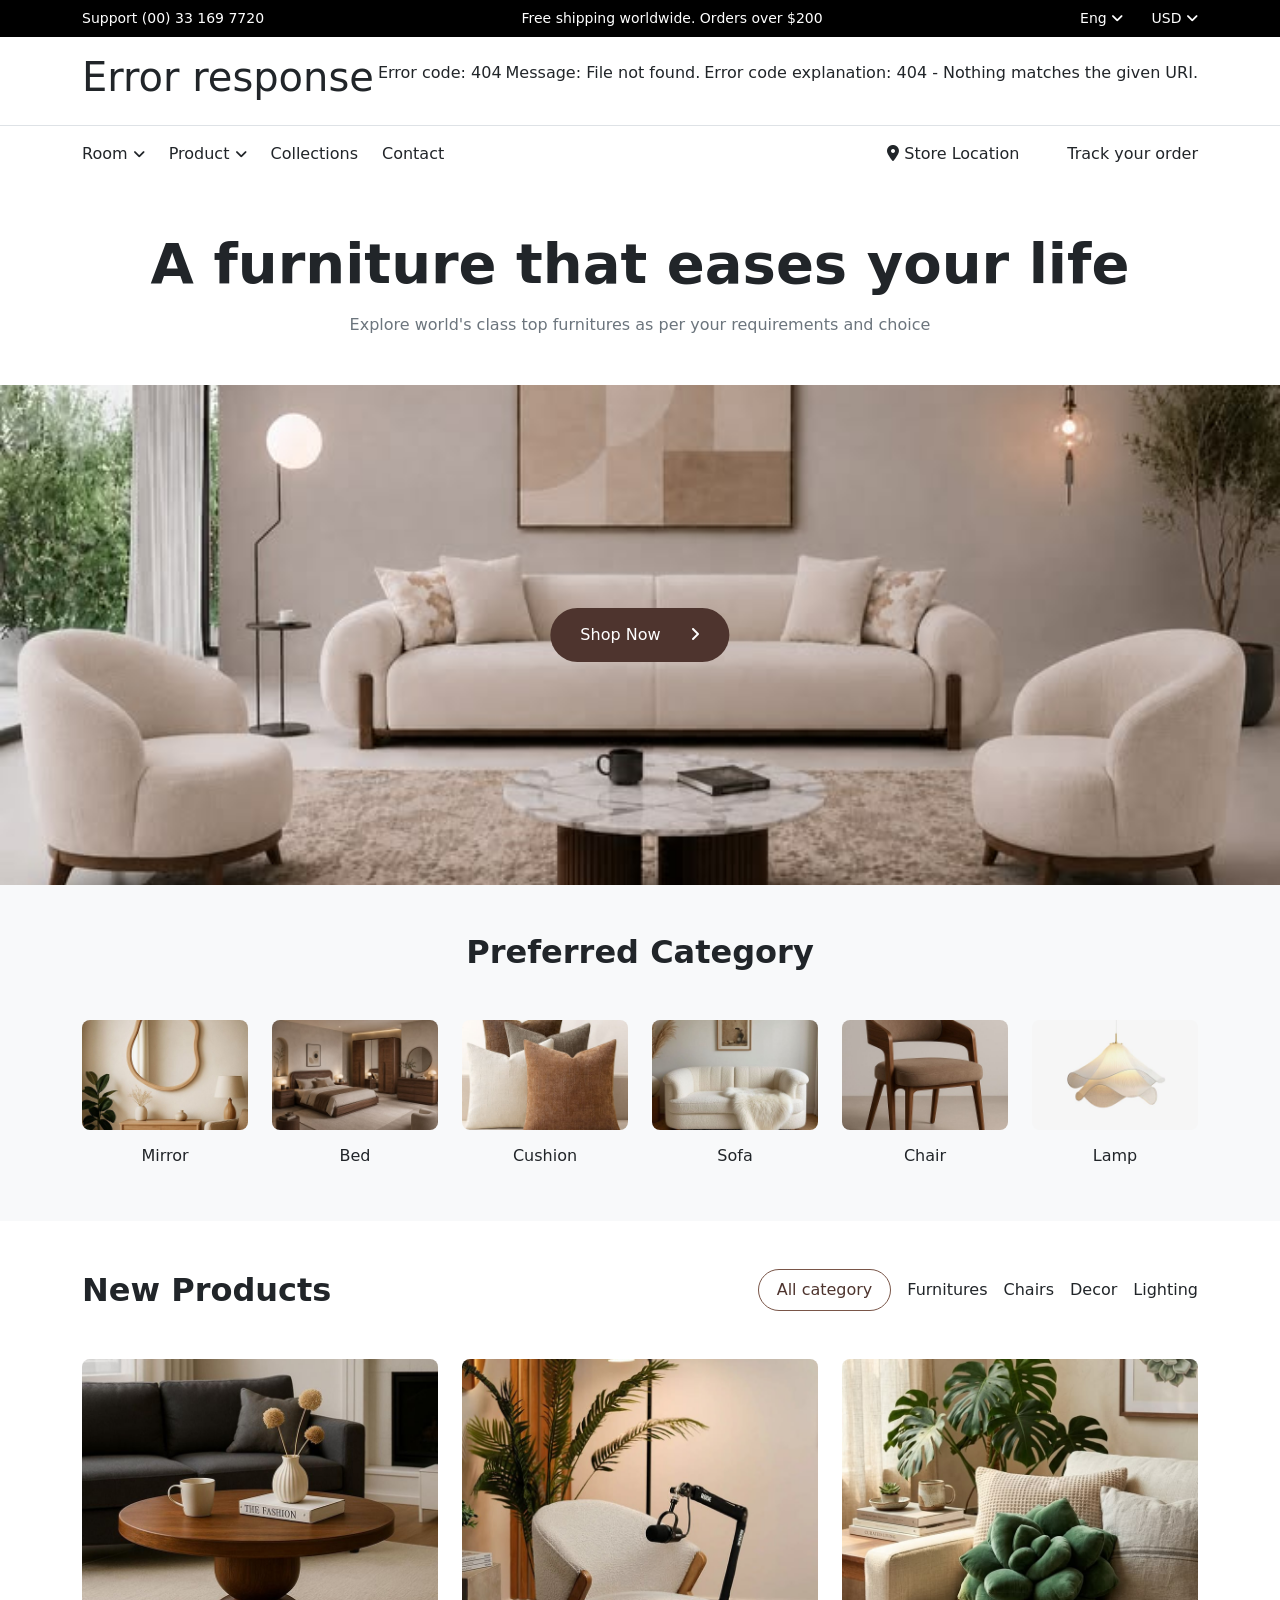
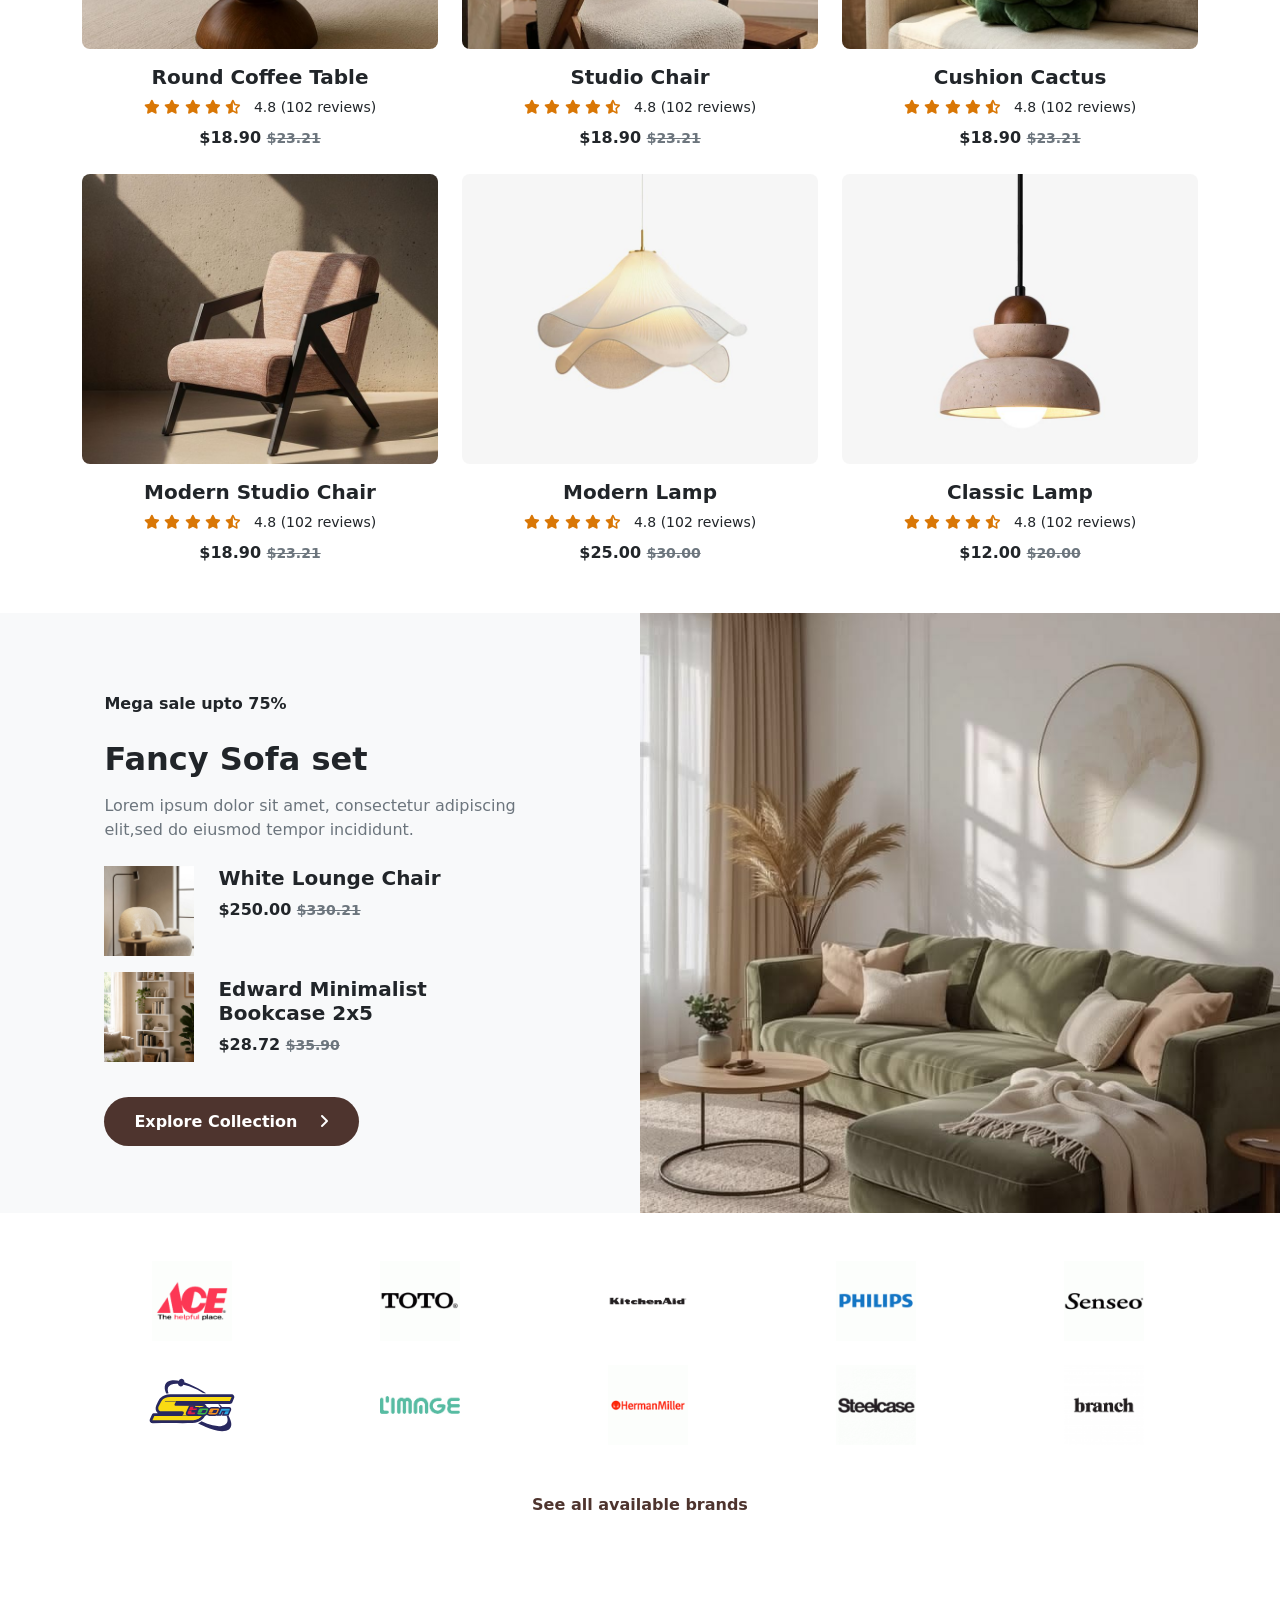
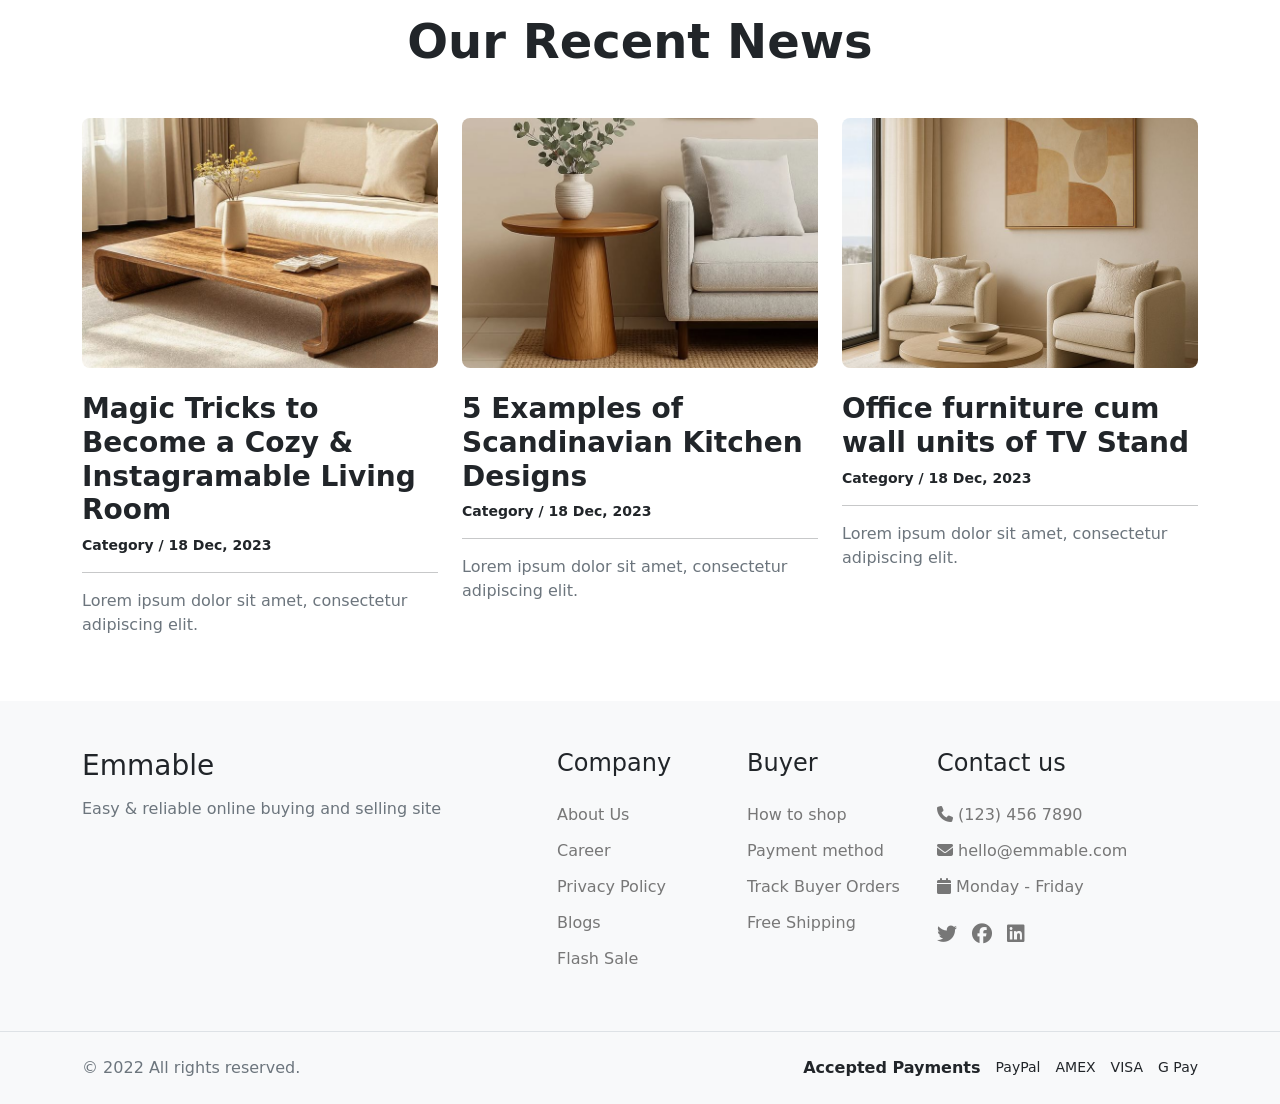
==== index.html @ d362699d "index" ====
<!DOCTYPE html>
<html lang="en">
<head>
    <meta charset="UTF-8">
    <meta name="viewport" content="width=device-width, initial-scale=1.0">
    <title>Furniture</title>
    <link href="https://cdn.jsdelivr.net/npm/bootstrap@5.3.3/dist/css/bootstrap.min.css" rel="stylesheet">
    <link rel="stylesheet" href="https://cdnjs.cloudflare.com/ajax/libs/font-awesome/6.7.2/css/all.min.css">
    <link rel="stylesheet" href="css/media.css">
    <link rel="stylesheet" href="css/style.css">
</head>

<body>
     <!-- Top BLack Div -->
    <div class="top-bar bg-black text-white py-2">
        <div class="container d-flex justify-content-between align-items-center small">
            <span>Support (00) 33 169 7720</span>
            <span>Free shipping worldwide. Orders over $200</span>
            <div>
                <span>
                    Eng
                    <i class="fa-solid fa-angle-down"></i>
                </span>

                <span class="ms-4">
                    USD
                    <i class="fa-solid fa-angle-down"></i>
                </span>
            </div>
        </div>
    </div>

    <!-- Navbar  -->
     <nav class="main-nav py-3 border-bottom">
        <div class="container d-flex align-items-center justify-content-between" id="navbar">
            <a href="index.html" class="text-decoration-none text-dark fw-bold fs-3"> Emmable </a>

            <div class="search-box d-flex align-items-center">
                <input type="text" class="border-0 bg-transparent w-100" placeholder="Search in Emmable">
                <i class="fa-solid fa-magnifying-glass"></i>
            </div>


            <div class="nav-icons d-flex gap-4 fs-5">
                <i class="fa-solid fa-cart-shopping"></i>
                <i class="fa-solid fa-user"></i>

            </div>
        </div>
    </nav>

    <!-- Navbar-1 -->
    <nav class="menu-nav py-3">
        <div class="container d-flex justify-content-between align-items-center">
            <ul class="menu list-unstyled d-flex gap-4 m-0">

                <li>
                     <a href="" class="text-decoration-none text-dark">
                      Room <i class="fa-solid fa-angle-down small"></i>
                     </a>
                    
                </li>


                <li>
                     <a href="" class="text-decoration-none text-dark">
                         Product <i class="fa-solid fa-angle-down small"></i>
                     </a>
                </li>


                <li>
                    <a href="category-living-room.html" class="text-decoration-none text-dark">
                        Collections
                    </a>
                </li>


                <li>
                    <a href="#contact" class="text-decoration-none text-dark">
                        Contact
                    </a>
                </li>

            </ul>

            <div class="right-menu d-flex gap-5">
                <span>
                    <i class="fa-solid fa-location-dot"></i>
                    Store Location
                </span>
                <span>Track your order</span>
            </div>
        </div>
    </nav>

    <!--Text F-->
     <section class="text-center py-5">
        <div class="container">
            <h1 class="hero-title fw-bold display-4">
                A furniture that eases your life
            </h1>

            <p class="text-secondary mt-3 mb-0">
                Explore world's class top furnitures as per your requirements and choice
            </p>
        </div>

    </section>


    <!--Image Section 1 -->
    <section class="hero-image position-relative">
        <img src="images/New Vionse Life.jpg" class="w-100 d-block object-fit-cover" alt="Furniture">

        <a href="category-living-room.html" class="shop-btn position-absolute top-50 start-50 translate-middle">

            Shop Now
            <i class="fa-solid fa-angle-right ms-4"></i>
        </a>

    </section>

    <!-- Preferred Category -->
    <section class="py-5 bg-light">
        <div class="container">
            <h2 class="text-center fw-bold mb-5"> Preferred Category</h2>
            <div class="row g-4">

                <!-- Mirror -->

                <div class="col-lg-2 col-md-4 col-6 text-center">

                    <a href="category-living-room.html">
                        <img src="images/Mirror.jpg" class="category-img w-100" alt="Mirror">
                    </a>
                    <h6 class="mt-3">Mirror</h6>
                </div>

                <!-- Bed -->

                <div class="col-lg-2 col-md-4 col-6 text-center">
                    <a href="category-living-room.html">

                        <img src="images/bed.jpg" class="category-img w-100" alt="Bed">
                    </a>
                    <h6 class="mt-3">Bed</h6>
                </div>

                <!-- Cushion -->

                <div class="col-lg-2 col-md-4 col-6 text-center">
                    <a href="category-living-room.html">

                        <img src="images/cushion.jpg" class="category-img w-100" alt="Cushion">
                    </a>
                    <h6 class="mt-3">Cushion</h6>
                </div>

                <!-- Sofa -->

                <div class="col-lg-2 col-md-4 col-6 text-center">
                    <a href="category-living-room.html">
                        <img src="images/sofa.jpg"  class="category-img w-100" alt="Sofa">
                    </a>
                    <h6 class="mt-3">Sofa</h6>
                </div>

                <!-- Chair -->

                <div class="col-lg-2 col-md-4 col-6 text-center">
                    <a href="category-living-room.html">
                        <img src="images/chair.jpg" class="category-img w-100" alt="Chair">
                    </a>
                    <h6 class="mt-3">Chair</h6>
                </div>

                <!-- Lamp -->

                <div class="col-lg-2 col-md-4 col-6 text-center">
                    <a href="category-living-room.html">
                        <img src="images/lampa.jpg" class="category-img w-100" alt="Lamp">
                    </a>
                    <h6 class="mt-3">Lamp</h6>
                </div>
            </div>
        </div>
    </section>


    <!-- New Products -->
    <section class="new-products py-5">
        <div class="container">
            <div class="products-head d-flex justify-content-between align-items-center mb-5">
                <h2 class="fw-bold m-0"> New Products</h2>

                <ul class="category-menu list-unstyled d-flex gap-3 align-items-center m-0">
                    <li class="active-category " data-filter="all"> All category </li>
                    <li data-filter="furniture"> Furnitures </li>
                    <li data-filter="chairs"> Chairs </li>
                    <li data-filter="decor"> Decor </li>
                    <li data-filter="lighting"> Lighting</li>
                </ul>
            </div>
            <div class="row g-4">

                <!-- Furniture T -->

                <div class="col-lg-4 col-md-6 product-item" data-category="furniture">
                    <div class="product-card text-center">
                        <img src="images/round coffee.jpg"
                            class="w-100 rounded-3 object-fit-cover"
                            alt="Round Coffee Table">
                        <h5 class="fw-bold mt-3"> Round Coffee Table </h5>
                        <div class="rating">

                            <i class="fa-solid fa-star"></i>
                            <i class="fa-solid fa-star"></i>
                            <i class="fa-solid fa-star"></i>
                            <i class="fa-solid fa-star"></i>
                            <i class="fa-solid fa-star-half-stroke"></i>

                            <span class="text-dark ms-2"> 4.8 (102 reviews) </span>
                        </div>

                        <p class="fw-bold mt-2 mb-0"> $18.90
                            <del class="small text-secondary">
                                $23.21
                            </del>
                        </p>
                    </div>
                </div>


                <!-- Chair 1 -->

                <div class="col-lg-4 col-md-6 product-item" data-category="chairs">
                    <div class="product-card text-center">
                        <img src="images/studio chair-1.jpg" class="w-100 rounded-3 object-fit-cover" alt="Studio Chair">
                        <h5 class="fw-bold mt-3"> Studio Chair </h5>

                        <div class="rating">

                            <i class="fa-solid fa-star"></i>
                            <i class="fa-solid fa-star"></i>
                            <i class="fa-solid fa-star"></i>
                            <i class="fa-solid fa-star"></i>
                            <i class="fa-solid fa-star-half-stroke"></i>

                            <span class="text-dark ms-2">  4.8 (102 reviews) </span>
                        </div>

                        <p class="fw-bold mt-2 mb-0"> $18.90
                            <del class="small text-secondary"> $23.21 </del>
                        </p>
                    </div>
                </div>

                <!-- Decor -->

                <div class="col-lg-4 col-md-6 product-item" data-category="decor">
                    <div class="product-card text-center">

                        <img src="images/cushion -1.jpg"
                            class="w-100 rounded-3 object-fit-cover"
                            alt="Cushion">

                        <h5 class="fw-bold mt-3"> Cushion Cactus </h5>
                        <div class="rating">

                            <i class="fa-solid fa-star"></i>
                            <i class="fa-solid fa-star"></i>
                            <i class="fa-solid fa-star"></i>
                            <i class="fa-solid fa-star"></i>
                            <i class="fa-solid fa-star-half-stroke"></i>

                            <span class="text-dark ms-2"> 4.8 (102 reviews) </span>
                        </div>

                        <p class="fw-bold mt-2 mb-0"> $18.90
                            <del class="small text-secondary">  $23.21 </del>
                        </p>
                    </div>

                </div>

                <!-- Chair 2 -->

                <div class="col-lg-4 col-md-6 product-item" data-category="chairs">
                    <div class="product-card text-center">

                        <img src="images/studio chair-4.jpg" class="w-100 rounded-3 object-fit-cover" alt="Studio Chair">
                        <h5 class="fw-bold mt-3">  Modern Studio Chair </h5>
                        <div class="rating">

                            <i class="fa-solid fa-star"></i>
                            <i class="fa-solid fa-star"></i>
                            <i class="fa-solid fa-star"></i>
                            <i class="fa-solid fa-star"></i>
                            <i class="fa-solid fa-star-half-stroke"></i>

                            <span class="text-dark ms-2"> 4.8 (102 reviews) </span>
                        </div>

                        <p class="fw-bold mt-2 mb-0"> $18.90
                            <del class="small text-secondary"> $23.21 </del>
                        </p>
                    </div>

                </div>

                <!-- Lighting  -->

                <div class="col-lg-4 col-md-6 product-item" data-category="lighting">
                    <div class="product-card text-center">

                        <img src="images/lampa.jpg" class="w-100 rounded-3 object-fit-cover" alt="Lamp">
                        <h5 class="fw-bold mt-3"> Modern Lamp </h5>
                        <div class="rating">

                            <i class="fa-solid fa-star"></i>
                            <i class="fa-solid fa-star"></i>
                            <i class="fa-solid fa-star"></i>
                            <i class="fa-solid fa-star"></i>
                            <i class="fa-solid fa-star-half-stroke"></i>

                            <span class="text-dark ms-2"> 4.8 (102 reviews) </span>
                        </div>

                        <p class="fw-bold mt-2 mb-0"> $25.00
                            <del class="small text-secondary"> $30.00</del>
                        </p>
                    </div>

                </div>

                <!-- Lighting 1 -->

                <div class="col-lg-4 col-md-6 product-item " data-category="lighting">
                    <div class="product-card text-center">
                        <img src="images/Lamp-z.jpg" class="w-100 rounded-3 object-fit-cover"  alt="Lamp">

                        <h5 class="fw-bold mt-3"> Classic Lamp </h5>
                        <div class="rating">

                            <i class="fa-solid fa-star"></i>
                            <i class="fa-solid fa-star"></i>
                            <i class="fa-solid fa-star"></i>
                            <i class="fa-solid fa-star"></i>
                            <i class="fa-solid fa-star-half-stroke"></i>

                            <span class="text-dark ms-2"> 4.8 (102 reviews) </span>
                        </div>

                        <p class="fw-bold mt-2 mb-0"> $12.00
                            <del class="small text-secondary"> $20.00 </del>
                        </p>
                    </div>
                  </div>
               </div>
            </div>
        </div>
    </section>


    <!-- Collection -->
    <section class="collection-section">
        <div class="container-fluid bg-light">
            <div class="row align-items-center">
                <div class="col-lg-6 order-2 order-lg-1 z-0">
                    <div class="collection-content">
                        <p class="fw-bold mb-4"> Mega sale upto 75% </p>

                        <h2 class="fw-bold mb-3 collection-title"> Fancy Sofa set </h2>
                        <p class="text-secondary mb-4"> Lorem ipsum dolor sit amet, consectetur adipiscing elit,sed do eiusmod tempor incididunt.</p>
                        <div class="d-flex mb-3">
                            <img src="images/white loung chair.jpg" class="small-product-img" alt="Chair">
                            <div class="ms-4">
                                <h5 class="fw-bold"> White Lounge Chair </h5>

                                <p class="fw-bold mb-0">  $250.00

                                    <del class="text-secondary small"> $330.21 </del>
                                </p>
                            </div>

                        </div>


                        <div class="d-flex align-items-center mb-5">
                            <img src="images/Bookcase.jpg" class="small-product-img"  alt="Bookcase">
                            <div class="ms-4">
                                <h5 class="fw-bold">Edward Minimalist
                                    <br>
                                    Bookcase 2x5

                                </h5>

                                <p class="fw-bold mb-0"> $28.72
                                    <del class="text-secondary small"> $35.90</del>
                                </p>
                            </div>
                        </div>


                        <a href="category-living-room.html" class="collection-btn"> Explore Collection <i class="fa-solid fa-angle-right ms-3"></i>
                        </a>
                    </div>

                </div>

                <div class="col-lg-6 order-1 order-lg-2 p-0">
                    <img src="images/sofe set.jpg" class="collection-img w-100" alt="Fancy Sofa">
                </div>
            </div>
        </div>
    </section>

    <!-- Brands -->
    <section class="brands-section py-5">
        <div class="container">
            <div class="row row-cols-2 row-cols-sm-3 row-cols-md-5 g-4 align-items-center text-center">
                <div class="col">
                    <img src="images/brand.gif" class="brand-img" alt="Brand">
                </div>

                <div class="col">
                    <img src="images/B-2.png" class="brand-img" alt="Brand">
                </div>

                <div class="col">
                    <img src="images/B-3.png" class="brand-img" alt="Brand">
                </div>

                <div class="col">
                    <img src="images/b-4.png" class="brand-img" alt="Brand">
                </div>

                <div class="col">
                    <img src="images/b-5.gif" class="brand-img" alt="Brand">
                </div>

                <div class="col">
                    <img src="images/B-51.svg" class="brand-img" alt="Brand">
                </div>

                <div class="col">
                    <img src="images/b-6.png" class="brand-img" alt="Brand">
                </div>

                <div class="col">
                    <img src="images/b-8.gif" class="brand-img" alt="Brand">
                </div>

                <div class="col">
                    <img src="images/b-9.gif" class="brand-img" alt="Brand">
                </div>

                <div class="col">
                    <img src="images/b-10.png" class="brand-img" alt="Brand">
                </div>

            </div>

            <div class="text-center mt-5">
                <a href="#" class="all-brands fw-bold text-decoration-none"> See all available brands</a>
            </div>
        </div>
    </section>

    <!-- Recent News -->
    <section class="recent-news py-5">
        <div class="container">
            <h2 class="text-center fw-bold display-5 mb-5"> Our Recent News </h2>
            <div class="row g-4">

                <div class="col-lg-4 col-md-6">
                    <div class="news-card">

                        <img src="images/z-1.jpg" class="w-100 rounded-3 news-img" alt="News">
                        <h3 class="fw-bold mt-4">   Magic Tricks to Become a Cozy & Instagramable Living Room</h3>
                        <p class="fw-bold small"> Category / 18 Dec, 2023</p>
                        <hr>
                        <p class="text-secondary">Lorem ipsum dolor sit amet, consectetur adipiscing elit.</p>
                    </div>
                </div>


                <div class="col-lg-4 col-md-6">
                    <div class="news-card">

                        <img src="images/z-2.jpg" class="w-100 rounded-3 news-img" alt="News">
                        <h3 class="fw-bold mt-4"> 5 Examples of Scandinavian Kitchen Designs</h3>
                        <p class="fw-bold small">  Category / 18 Dec, 2023 </p>

                        <hr>

                        <p class="text-secondary">Lorem ipsum dolor sit amet, consectetur adipiscing elit.  </p>
                    </div>
                </div>


                <div class="col-lg-4 col-md-6">

                    <div class="news-card">
                        <img src="images/z-3.jpg" class="w-100 rounded-3 news-img" alt="News">
                        <h3 class="fw-bold mt-4"> Office furniture cum wall units of TV Stand</h3>
                        <p class="fw-bold small"> Category / 18 Dec, 2023 </p>

                        <hr>
                        <p class="text-secondary">Lorem ipsum dolor sit amet, consectetur adipiscing elit.</p>
                    </div>
                </div>
            </div>
        </div>
    </section>
    
    <!-- Footer -->
    <footer class="bg-light" id="contact footer">
        <div class="container py-5">
            <div class="row g-4">

                <div class="col-lg-5 col-md-6">
                    <h3>Emmable</h3>
                    <p class="text-secondary"> Easy & reliable online buying and selling site</p>
                </div>


                <div class="col-lg-2 col-md-6">

                    <h4>Company</h4>
                    <a href="#">About Us</a>
                    <a href="#">Career</a>
                    <a href="#">Privacy Policy</a>
                    <a href="#">Blogs</a>
                    <a href="#">Flash Sale</a>

                </div>

                <div class="col-lg-2 col-md-6">

                    <h4>Buyer</h4>

                    <a href="#">How to shop</a>
                    <a href="#">Payment method</a>
                    <a href="#">Track Buyer Orders</a>
                    <a href="#">Free Shipping</a>

                </div>

                <div class="col-lg-3 col-md-6">

                    <h4>Contact us</h4>

                    <a href="#"><i class="fa-solid fa-phone"></i> (123) 456 7890</a>

                    <a href="#"><i class="fa-solid fa-envelope"></i>
                        hello@emmable.com
                    </a>

                    <a href="#"><i class="fa-solid fa-calendar"></i>
                        Monday - Friday
                    </a>


                    <div class="social">

                        <a href="#"> <i class="fa-brands fa-twitter"></i></a>
                        <a href="#"> <i class="fa-brands fa-facebook"></i></a>
                        <a href="#"> <i class="fa-brands fa-linkedin"></i></a>

                    </div>
                </div>
            </div>
        </div>

        <div class="border-top">
            <div class="container py-4">
                <div class="row gy-3 align-items-center">

                    <div class="col-md-6">

                        <p class="text-secondary mb-0">
                            © 2022 All rights reserved.
                        </p>
                    </div>


                    <div class="col-md-6 text-md-end">
                        <div class="payments">
                            <strong>Accepted Payments</strong>
                            <span>PayPal</span>
                            <span>AMEX</span>
                            <span>VISA</span>
                            <span>G Pay</span>
                        </div>
                    </div>
                </div>
            </div>
        </div>
    </footer>
       
   <!-- links -->
    <script src="https://cdn.jsdelivr.net/npm/bootstrap@5.3.3/dist/js/bootstrap.bundle.min.js"></script>
    <script src="js/script.js"></script>
</body>
</html>
---- css/media.css ----
/* <---------------------------index-------------------------> */

@media (max-width: 1200px) {

    .collection-img {
        height: 450px;
    }
}

/* <----------------TABLET--------------> */
   
@media (max-width: 991px) {

    .top-bar .container {
        flex-wrap: wrap;
        row-gap: 6px;
        justify-content: center;
        text-align: center;
    }
   .z-0{
        height: 485px;
        padding-top: 10px;
   }
    
    .row-cols-md-5{
        width: 90%;
    }
}

  /* <----------- MOBILE ----------------> */

@media (max-width: 767px) {

    /* Top Bar */
    .top-bar .container {
        padding: 2px 12px;
        font-size: 8px;
        flex-wrap: nowrap;
        justify-content: space-between;
    }

    /* First Navbar */
    .main-nav .container {
        padding: 0 12px;
        flex-wrap: nowrap;
        gap: 10px;
    }

    .search-box input {
        font-size: 11px;
    }

   
    .menu-nav .menu li {
        font-size: 12px;
        white-space: nowrap;
    }

    .right-menu span:nth-child(2) {
        display: none;
    }

    .right-menu span:first-child {
        font-size: 0;
    }

    .right-menu span:first-child i {
        font-size: 15px;
    }


    .hero-title {
        font-size: 33px;
    }


    .shop-btn {
        font-size: 10px;
    }


    /* New Products */
    .category-menu li {
        font-size: 11px;
        padding: 6px 13px;
    }


    /* Collection */
    .collection-content {
        padding: 30px 15px;
        text-align: center;
    }

    /* Brands */
   .row-cols-2 {
    width: 90%;
   }

    /* Footer */
    footer .row > .col-lg-5 {
        text-align: center;
    }

    footer .row > .col-lg-2 {
        width: 50%;
    }

    footer .row > .col-lg-3 {
        width: 100%;
        margin-top: 20px;
    }

    footer h3 {
        font-size: 24px;
    }

    footer h4 {
        font-size: 17px;
    }

    footer a {
        font-size: 14px;
    }

}
---- css/style.css ----
/* <------------index----------> */
* {
  box-sizing: border-box;
  }
  

html{
  scroll-behavior: smooth;
  }


 body {
  margin: 0;
  overflow-x: hidden;
}


.search-box {
width: 65%;
background-color: #f5f5f5;
border-radius: 30px;
padding: 12px 20px;
}

.search-box input {
outline: none;
}


.hero-image img {
height: 500px;
}

.shop-btn,
.collection-btn {
background-color: #4e342e;
color: white;
border: none;
padding: 15px 30px;
border-radius: 50px;
transition: 0.3s;
text-decoration: none;
}

.shop-btn:hover,
.collection-btn:hover {
background-color: #795548;
}


.category-img {
height: 110px;
object-fit: cover;
border-radius: 8px;
transition: 0.3s;
}

.category-img:hover {
transform: scale(1.05);
}


.category-menu li {
cursor: pointer;
}

.active-category {
border: 1px solid #795548;
border-radius: 30px;
padding: 8px 18px;
color: #4e342e;
}

.featured-product {
height: 100%;
}

.product-card img {
height: 290px;
}

.rating {
color: #d97706;
font-size: 14px;
}


.collection-content {
width: 70%;
margin: auto;
}

.small-product-img {
width: 90px;
height: 90px;
object-fit: cover;
}

.collection-img {
height: 600px;
object-fit: cover;
}

.collection-btn {
font-weight: bold;
}


.brand-img {
    width: 220px;
    height: 80px;
    object-fit: contain;
}

.all-brands {
color: #4e342e;
transition: 0.3s;
}

.all-brands:hover {
color: #8d6e63;
}


.news-img {
height: 250px;
object-fit: cover;
}

footer a {
display: block;
text-decoration: none;
color: #777;
margin-bottom: 12px;
transition: 0.3s;
}

footer a:hover {
color: #4e342e;
}

footer h3 {
margin-bottom: 15px;
}

footer h4 {
margin-bottom: 25px;
}

.social {
display: flex;
gap: 15px;
margin-top: 20px;
}

.social a {
margin-bottom: 0;
font-size: 20px;
}

.payments {
display: flex;
align-items: center;
justify-content: end;
gap: 15px;
}

.payments span {
font-size: 14px;
}
/* <------------order-success-----------> */
.check-icon {
    width: 70px;
    height: 70px;
    border: 1px solid  #795548;
    border-radius: 50px;
    display: flex;
    align-items: center;
    justify-content: center;
}

.check-icon i {
    color: #795548;
    font-size: 25px;
}

.check-btn {
    background-color:  #795548;
    color: white;
}

.check-btn:hover {
    background-color:  #d6aea0;
    color: white;
}
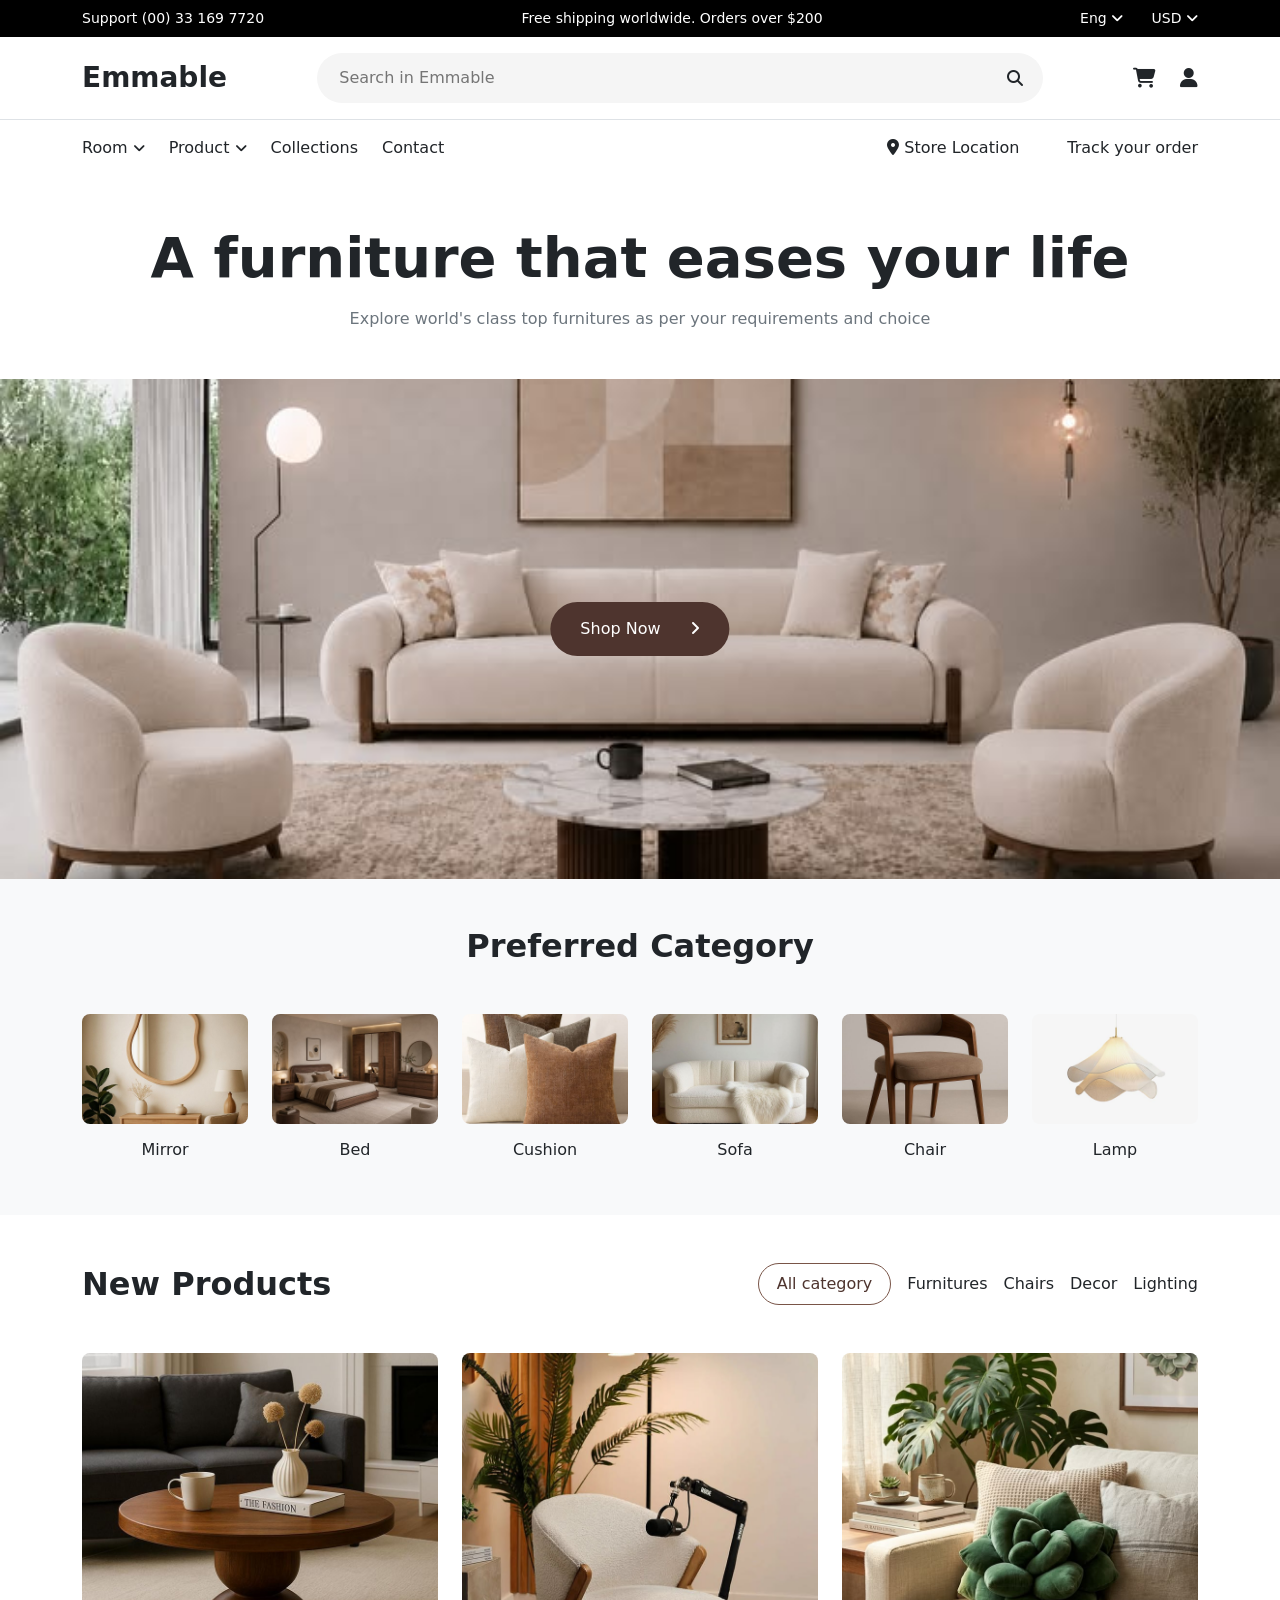
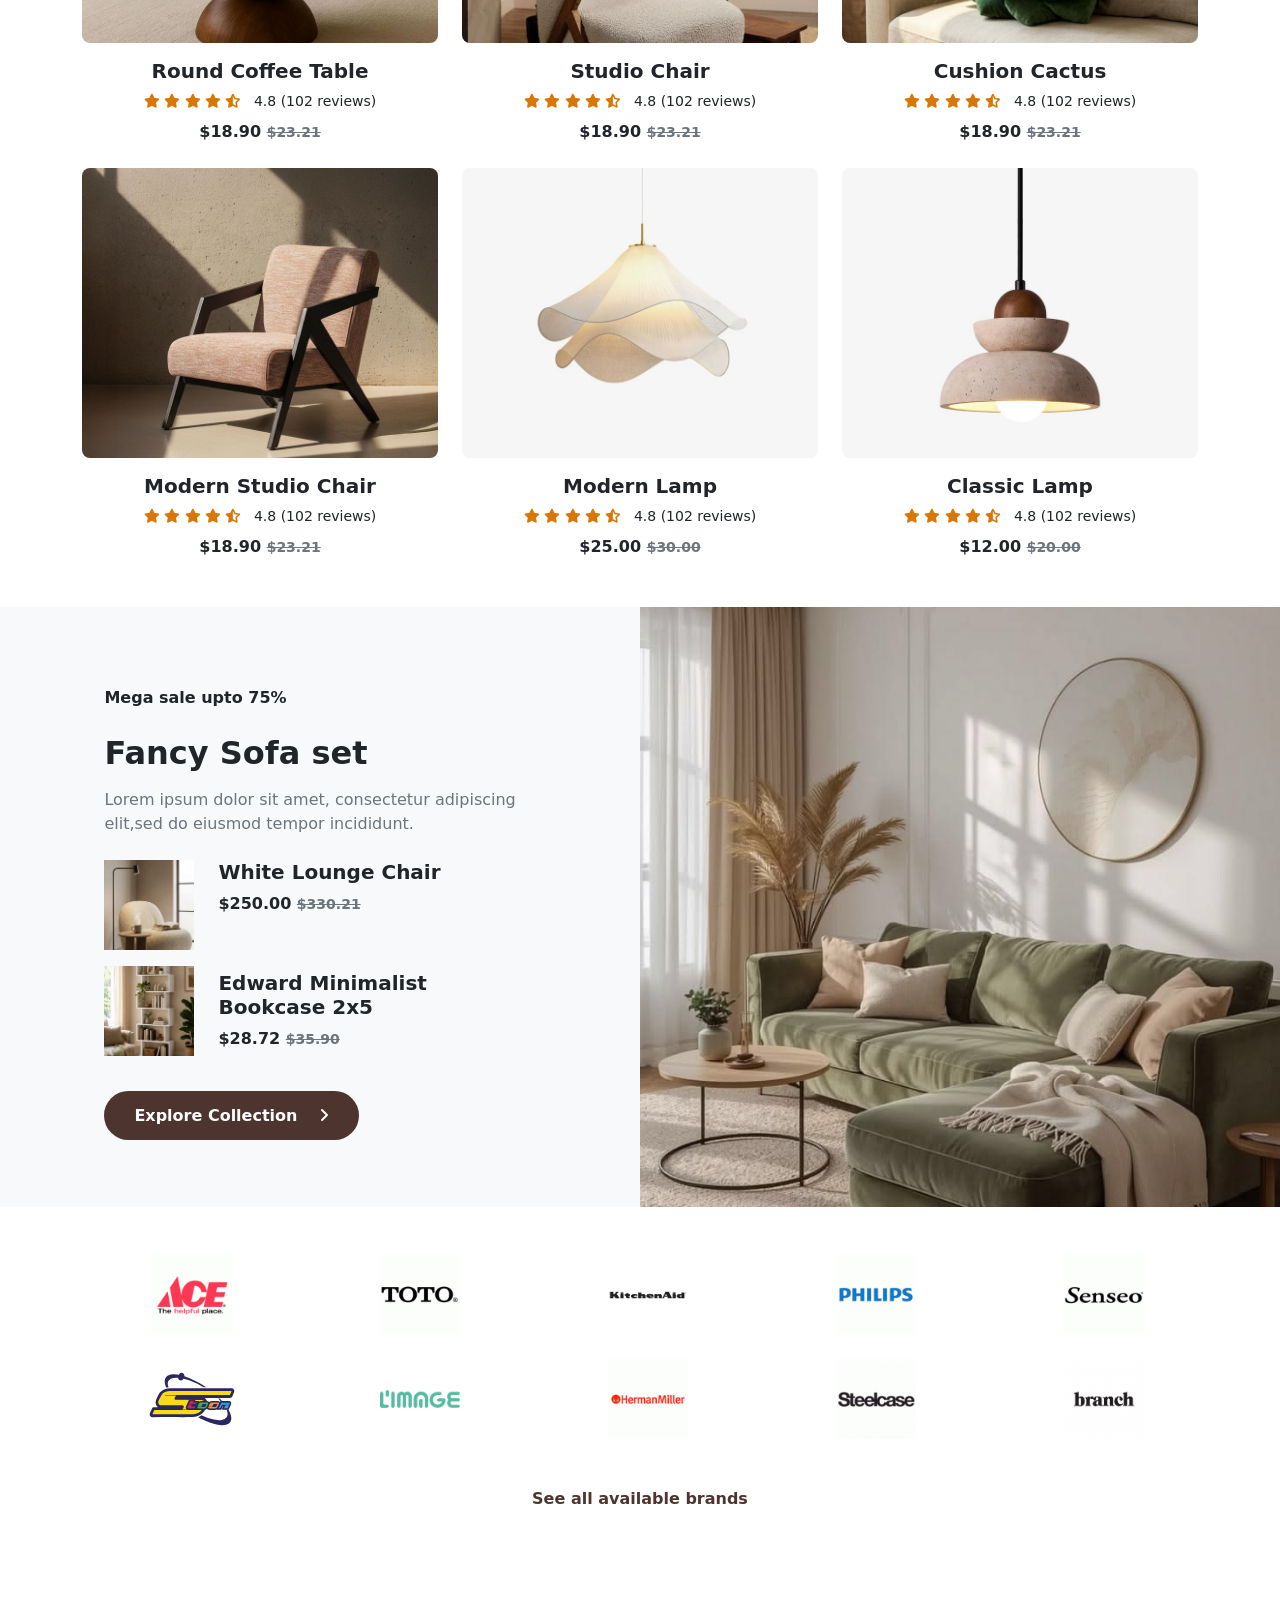
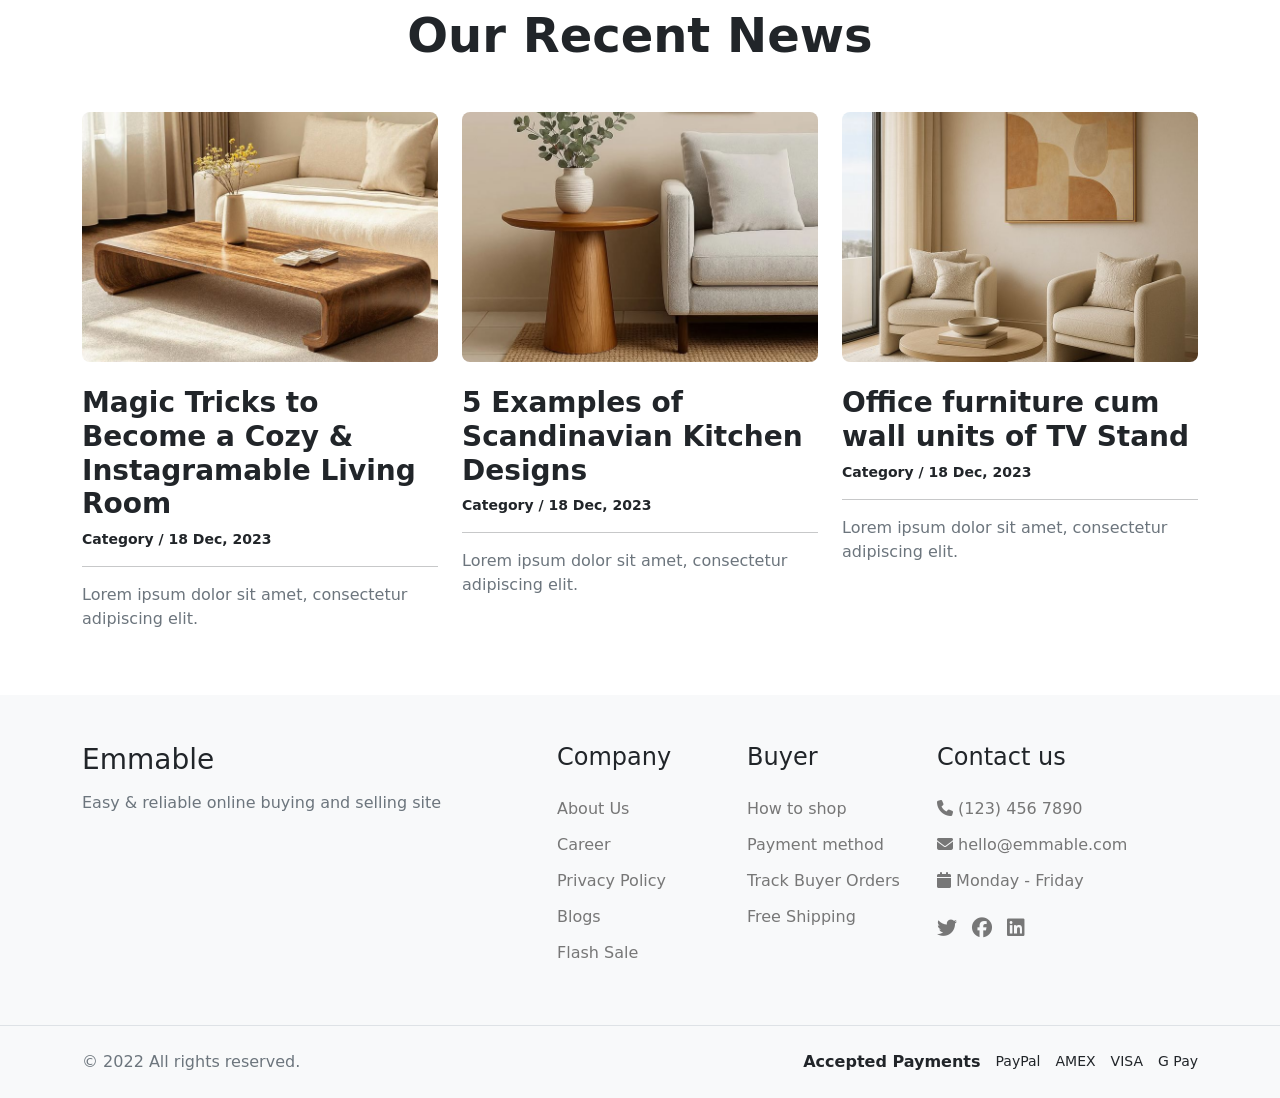
==== commit 2c9b5369: "index" ====
--- a/index.html
+++ b/index.html
@@ -32,7 +32,7 @@
 
     <!-- Navbar  -->
      <nav class="main-nav py-3 border-bottom">
-        <div class="container d-flex align-items-center justify-content-between" id="navbar">
+        <div class="container d-flex align-items-center justify-content-between">
             <a href="index.html" class="text-decoration-none text-dark fw-bold fs-3"> Emmable </a>
 
             <div class="search-box d-flex align-items-center">
--- a/css/media.css
+++ b/css/media.css
@@ -83,7 +83,10 @@
     .category-menu li {
         font-size: 11px;
         padding: 6px 13px;
+        white-space: nowarp;
     }
+
+
 
 
     /* Collection */
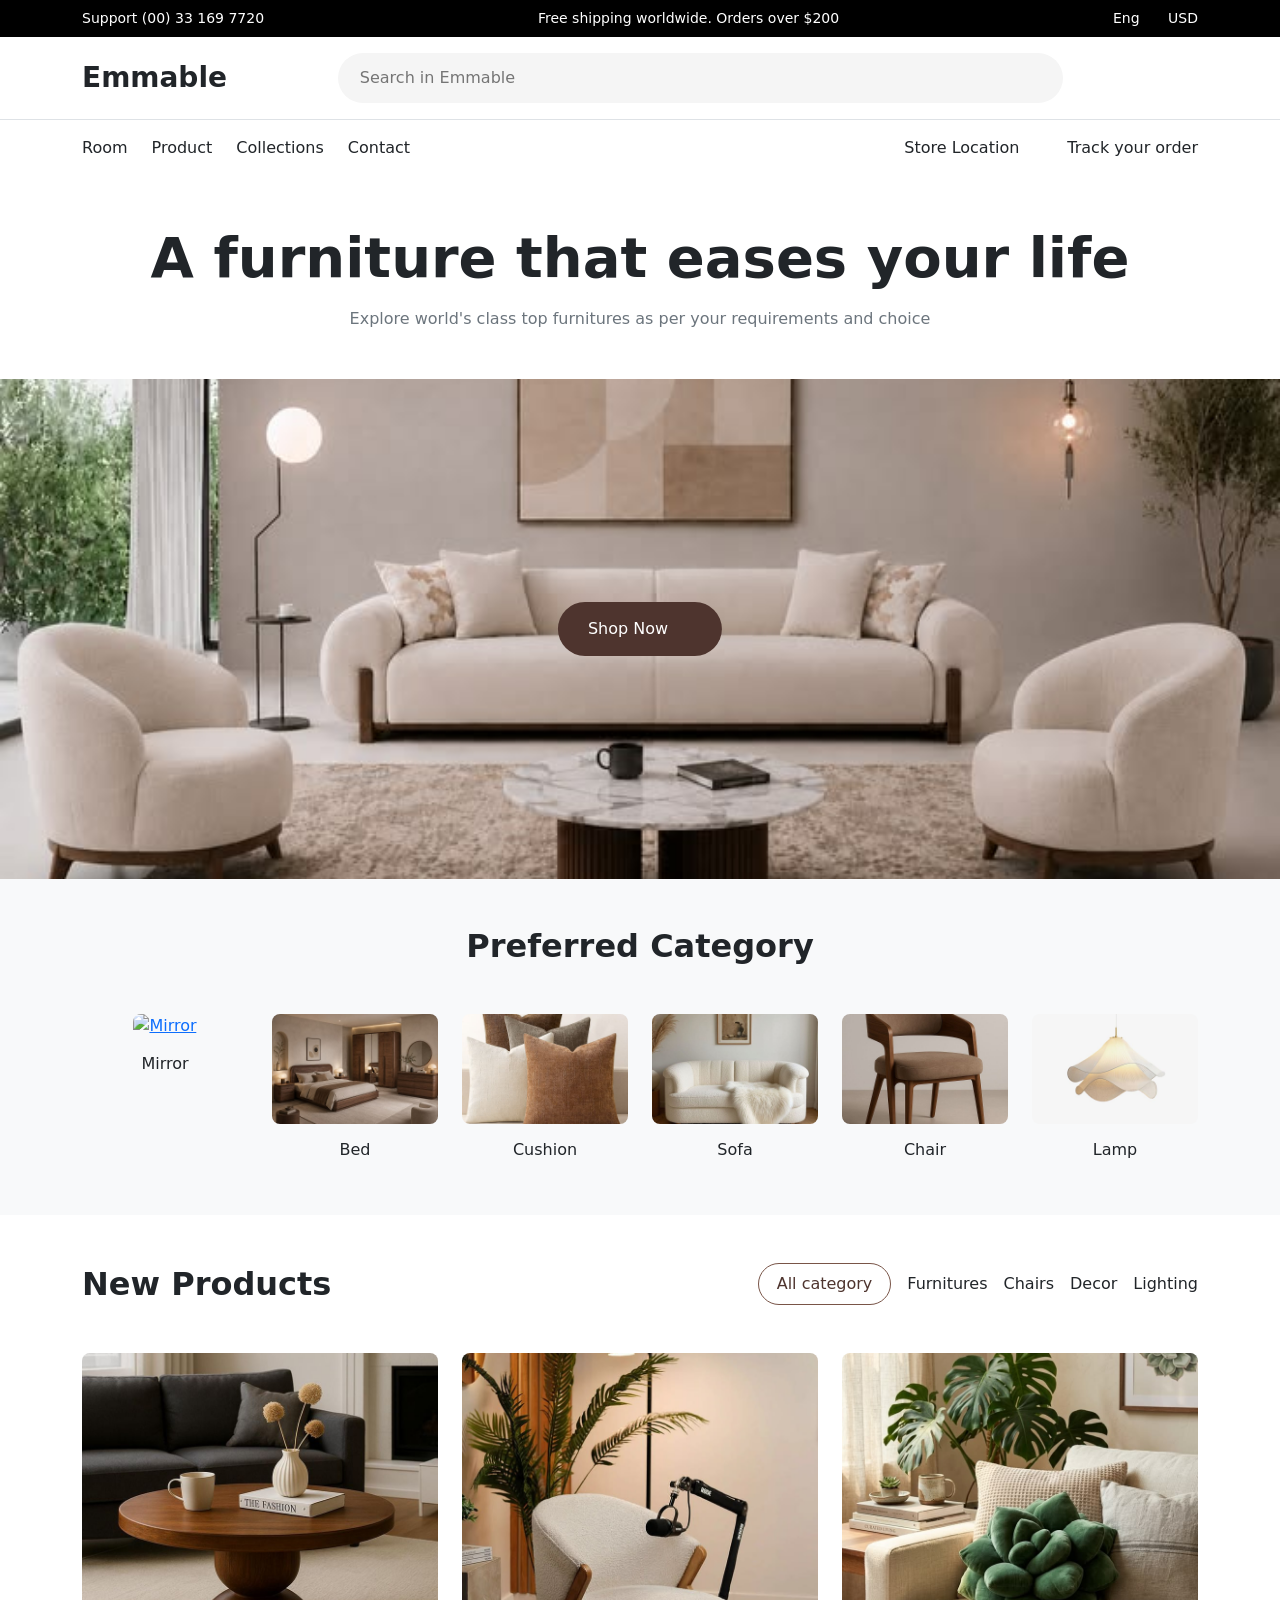
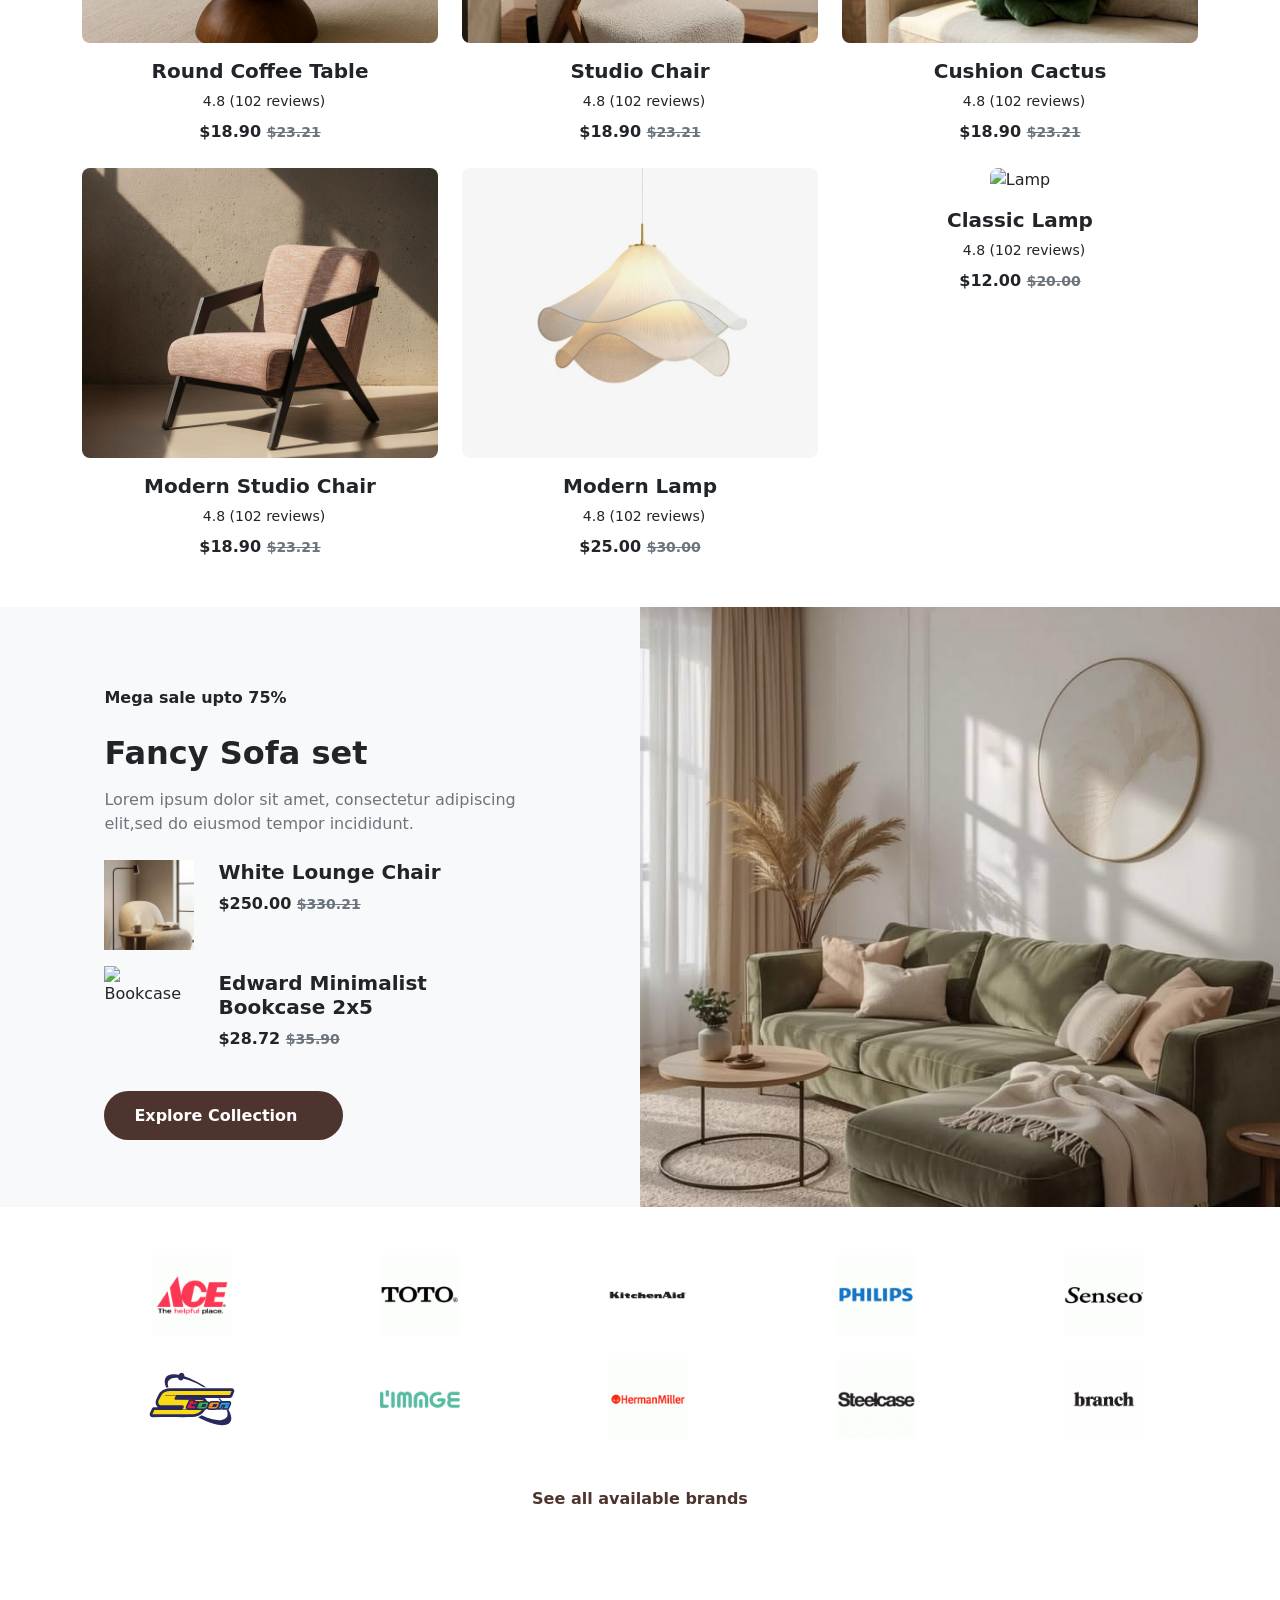
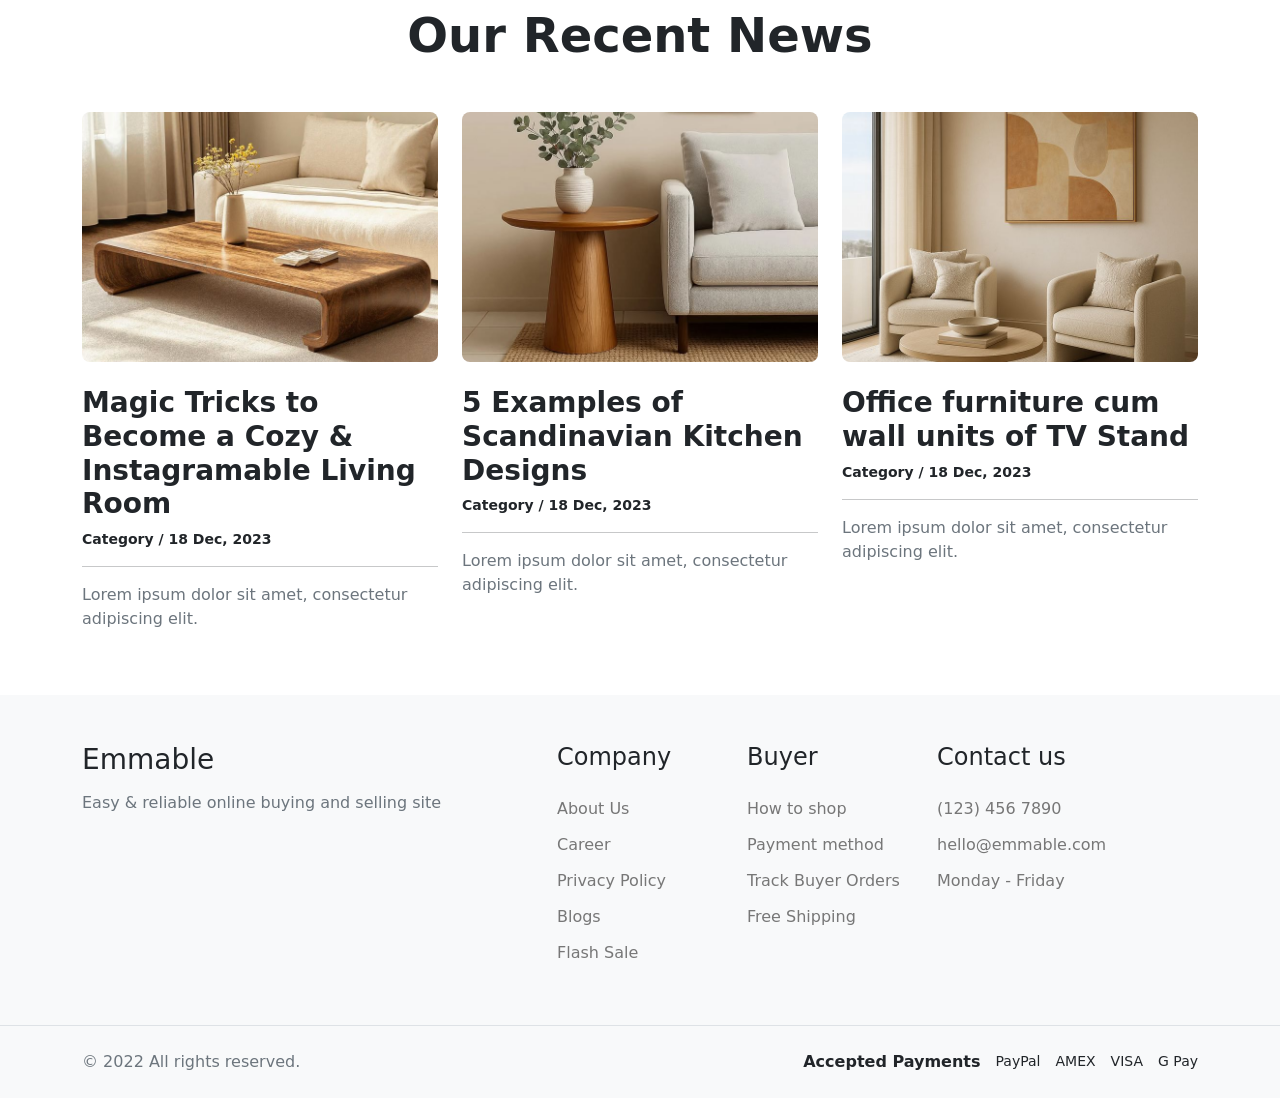
==== commit 507b3312: "image" ====
--- a/index.html
+++ b/index.html
@@ -4,9 +4,8 @@
     <meta charset="UTF-8">
     <meta name="viewport" content="width=device-width, initial-scale=1.0">
     <title>Furniture</title>
-    <link href="https://cdn.jsdelivr.net/npm/bootstrap@5.3.3/dist/css/bootstrap.min.css" rel="stylesheet">
-    <link rel="stylesheet" href="https://cdnjs.cloudflare.com/ajax/libs/font-awesome/6.7.2/css/all.min.css">
-    <link rel="stylesheet" href="css/media.css">
+    <link rel="stylesheet" href="css/bootstrap.css">
+    <link rel="stylesheet" href="css/all.min.css">
     <link rel="stylesheet" href="css/style.css">
 </head>
 
@@ -70,7 +69,7 @@
 
 
                 <li>
-                    <a href="category-living-room.html" class="text-decoration-none text-dark">
+                    <a href="products.html" class="text-decoration-none text-dark">
                         Collections
                     </a>
                 </li>
@@ -113,7 +112,7 @@
     <section class="hero-image position-relative">
         <img src="images/New Vionse Life.jpg" class="w-100 d-block object-fit-cover" alt="Furniture">
 
-        <a href="category-living-room.html" class="shop-btn position-absolute top-50 start-50 translate-middle">
+        <a href="products.html" class="shop-btn position-absolute top-50 start-50 translate-middle">
 
             Shop Now
             <i class="fa-solid fa-angle-right ms-4"></i>
@@ -131,8 +130,8 @@
 
                 <div class="col-lg-2 col-md-4 col-6 text-center">
 
-                    <a href="category-living-room.html">
-                        <img src="images/Mirror.jpg" class="category-img w-100" alt="Mirror">
+                    <a href="products.html">
+                        <img src="images/mirror.jpg" class="category-img w-100" alt="Mirror">
                     </a>
                     <h6 class="mt-3">Mirror</h6>
                 </div>
@@ -140,7 +139,7 @@
                 <!-- Bed -->
 
                 <div class="col-lg-2 col-md-4 col-6 text-center">
-                    <a href="category-living-room.html">
+                    <a href="products.html">
 
                         <img src="images/bed.jpg" class="category-img w-100" alt="Bed">
                     </a>
@@ -150,7 +149,7 @@
                 <!-- Cushion -->
 
                 <div class="col-lg-2 col-md-4 col-6 text-center">
-                    <a href="category-living-room.html">
+                    <a href="products.html">
 
                         <img src="images/cushion.jpg" class="category-img w-100" alt="Cushion">
                     </a>
@@ -160,7 +159,7 @@
                 <!-- Sofa -->
 
                 <div class="col-lg-2 col-md-4 col-6 text-center">
-                    <a href="category-living-room.html">
+                    <a href="products.html">
                         <img src="images/sofa.jpg"  class="category-img w-100" alt="Sofa">
                     </a>
                     <h6 class="mt-3">Sofa</h6>
@@ -169,7 +168,7 @@
                 <!-- Chair -->
 
                 <div class="col-lg-2 col-md-4 col-6 text-center">
-                    <a href="category-living-room.html">
+                    <a href="products.html">
                         <img src="images/chair.jpg" class="category-img w-100" alt="Chair">
                     </a>
                     <h6 class="mt-3">Chair</h6>
@@ -178,7 +177,7 @@
                 <!-- Lamp -->
 
                 <div class="col-lg-2 col-md-4 col-6 text-center">
-                    <a href="category-living-room.html">
+                    <a href="products.html">
                         <img src="images/lampa.jpg" class="category-img w-100" alt="Lamp">
                     </a>
                     <h6 class="mt-3">Lamp</h6>
@@ -207,155 +206,164 @@
                 <!-- Furniture T -->
 
                 <div class="col-lg-4 col-md-6 product-item" data-category="furniture">
-                    <div class="product-card text-center">
-                        <img src="images/round coffee.jpg"
-                            class="w-100 rounded-3 object-fit-cover"
-                            alt="Round Coffee Table">
-                        <h5 class="fw-bold mt-3"> Round Coffee Table </h5>
-                        <div class="rating">
-
-                            <i class="fa-solid fa-star"></i>
-                            <i class="fa-solid fa-star"></i>
-                            <i class="fa-solid fa-star"></i>
-                            <i class="fa-solid fa-star"></i>
-                            <i class="fa-solid fa-star-half-stroke"></i>
-
-                            <span class="text-dark ms-2"> 4.8 (102 reviews) </span>
-                        </div>
-
-                        <p class="fw-bold mt-2 mb-0"> $18.90
-                            <del class="small text-secondary">
-                                $23.21
-                            </del>
-                        </p>
-                    </div>
+                    <a href="product-details.html?id=101" class="text-decoration-none text-dark">
+                        <div class="product-card text-center">
+                            <img src="images/round coffee.jpg"
+                                class="w-100 rounded-3 object-fit-cover"
+                                alt="Round Coffee Table">
+                            <h5 class="fw-bold mt-3"> Round Coffee Table </h5>
+                            <div class="rating">
+
+                                <i class="fa-solid fa-star"></i>
+                                <i class="fa-solid fa-star"></i>
+                                <i class="fa-solid fa-star"></i>
+                                <i class="fa-solid fa-star"></i>
+                                <i class="fa-solid fa-star-half-stroke"></i>
+
+                                <span class="text-dark ms-2"> 4.8 (102 reviews) </span>
+                            </div>
+
+                            <p class="fw-bold mt-2 mb-0"> $18.90
+                                <del class="small text-secondary">
+                                    $23.21
+                                </del>
+                            </p>
+                        </div>
+                    </a>
                 </div>
 
 
                 <!-- Chair 1 -->
 
                 <div class="col-lg-4 col-md-6 product-item" data-category="chairs">
-                    <div class="product-card text-center">
-                        <img src="images/studio chair-1.jpg" class="w-100 rounded-3 object-fit-cover" alt="Studio Chair">
-                        <h5 class="fw-bold mt-3"> Studio Chair </h5>
-
-                        <div class="rating">
-
-                            <i class="fa-solid fa-star"></i>
-                            <i class="fa-solid fa-star"></i>
-                            <i class="fa-solid fa-star"></i>
-                            <i class="fa-solid fa-star"></i>
-                            <i class="fa-solid fa-star-half-stroke"></i>
-
-                            <span class="text-dark ms-2">  4.8 (102 reviews) </span>
-                        </div>
-
-                        <p class="fw-bold mt-2 mb-0"> $18.90
-                            <del class="small text-secondary"> $23.21 </del>
-                        </p>
-                    </div>
+                    <a href="product-details.html?id=102" class="text-decoration-none text-dark">
+                        <div class="product-card text-center">
+                            <img src="images/studio chair-1.jpg" class="w-100 rounded-3 object-fit-cover" alt="Studio Chair">
+                            <h5 class="fw-bold mt-3"> Studio Chair </h5>
+
+                            <div class="rating">
+
+                                <i class="fa-solid fa-star"></i>
+                                <i class="fa-solid fa-star"></i>
+                                <i class="fa-solid fa-star"></i>
+                                <i class="fa-solid fa-star"></i>
+                                <i class="fa-solid fa-star-half-stroke"></i>
+
+                                <span class="text-dark ms-2">  4.8 (102 reviews) </span>
+                            </div>
+
+                            <p class="fw-bold mt-2 mb-0"> $18.90
+                                <del class="small text-secondary"> $23.21 </del>
+                            </p>
+                        </div>
+                    </a>
                 </div>
 
                 <!-- Decor -->
 
                 <div class="col-lg-4 col-md-6 product-item" data-category="decor">
-                    <div class="product-card text-center">
-
-                        <img src="images/cushion -1.jpg"
-                            class="w-100 rounded-3 object-fit-cover"
-                            alt="Cushion">
-
-                        <h5 class="fw-bold mt-3"> Cushion Cactus </h5>
-                        <div class="rating">
-
-                            <i class="fa-solid fa-star"></i>
-                            <i class="fa-solid fa-star"></i>
-                            <i class="fa-solid fa-star"></i>
-                            <i class="fa-solid fa-star"></i>
-                            <i class="fa-solid fa-star-half-stroke"></i>
-
-                            <span class="text-dark ms-2"> 4.8 (102 reviews) </span>
-                        </div>
-
-                        <p class="fw-bold mt-2 mb-0"> $18.90
-                            <del class="small text-secondary">  $23.21 </del>
-                        </p>
-                    </div>
-
+                    <a href="product-details.html?id=103" class="text-decoration-none text-dark">
+                        <div class="product-card text-center">
+
+                            <img src="images/cushion -1.jpg"
+                                class="w-100 rounded-3 object-fit-cover"
+                                alt="Cushion">
+
+                            <h5 class="fw-bold mt-3"> Cushion Cactus </h5>
+                            <div class="rating">
+
+                                <i class="fa-solid fa-star"></i>
+                                <i class="fa-solid fa-star"></i>
+                                <i class="fa-solid fa-star"></i>
+                                <i class="fa-solid fa-star"></i>
+                                <i class="fa-solid fa-star-half-stroke"></i>
+
+                                <span class="text-dark ms-2"> 4.8 (102 reviews) </span>
+                            </div>
+
+                            <p class="fw-bold mt-2 mb-0"> $18.90
+                                <del class="small text-secondary">  $23.21 </del>
+                            </p>
+                        </div>
+                    </a>
                 </div>
 
                 <!-- Chair 2 -->
 
                 <div class="col-lg-4 col-md-6 product-item" data-category="chairs">
-                    <div class="product-card text-center">
-
-                        <img src="images/studio chair-4.jpg" class="w-100 rounded-3 object-fit-cover" alt="Studio Chair">
-                        <h5 class="fw-bold mt-3">  Modern Studio Chair </h5>
-                        <div class="rating">
-
-                            <i class="fa-solid fa-star"></i>
-                            <i class="fa-solid fa-star"></i>
-                            <i class="fa-solid fa-star"></i>
-                            <i class="fa-solid fa-star"></i>
-                            <i class="fa-solid fa-star-half-stroke"></i>
-
-                            <span class="text-dark ms-2"> 4.8 (102 reviews) </span>
-                        </div>
-
-                        <p class="fw-bold mt-2 mb-0"> $18.90
-                            <del class="small text-secondary"> $23.21 </del>
-                        </p>
-                    </div>
-
+                    <a href="product-details.html?id=104" class="text-decoration-none text-dark">
+                        <div class="product-card text-center">
+
+                            <img src="images/studio chair-4.jpg" class="w-100 rounded-3 object-fit-cover" alt="Studio Chair">
+                            <h5 class="fw-bold mt-3">  Modern Studio Chair </h5>
+                            <div class="rating">
+
+                                <i class="fa-solid fa-star"></i>
+                                <i class="fa-solid fa-star"></i>
+                                <i class="fa-solid fa-star"></i>
+                                <i class="fa-solid fa-star"></i>
+                                <i class="fa-solid fa-star-half-stroke"></i>
+
+                                <span class="text-dark ms-2"> 4.8 (102 reviews) </span>
+                            </div>
+
+                            <p class="fw-bold mt-2 mb-0"> $18.90
+                                <del class="small text-secondary"> $23.21 </del>
+                            </p>
+                        </div>
+                    </a>
                 </div>
 
                 <!-- Lighting  -->
 
                 <div class="col-lg-4 col-md-6 product-item" data-category="lighting">
-                    <div class="product-card text-center">
-
-                        <img src="images/lampa.jpg" class="w-100 rounded-3 object-fit-cover" alt="Lamp">
-                        <h5 class="fw-bold mt-3"> Modern Lamp </h5>
-                        <div class="rating">
-
-                            <i class="fa-solid fa-star"></i>
-                            <i class="fa-solid fa-star"></i>
-                            <i class="fa-solid fa-star"></i>
-                            <i class="fa-solid fa-star"></i>
-                            <i class="fa-solid fa-star-half-stroke"></i>
-
-                            <span class="text-dark ms-2"> 4.8 (102 reviews) </span>
-                        </div>
-
-                        <p class="fw-bold mt-2 mb-0"> $25.00
-                            <del class="small text-secondary"> $30.00</del>
-                        </p>
-                    </div>
-
+                    <a href="product-details.html?id=105" class="text-decoration-none text-dark">
+                        <div class="product-card text-center">
+
+                            <img src="images/lampa.jpg" class="w-100 rounded-3 object-fit-cover" alt="Lamp">
+                            <h5 class="fw-bold mt-3"> Modern Lamp </h5>
+                            <div class="rating">
+
+                                <i class="fa-solid fa-star"></i>
+                                <i class="fa-solid fa-star"></i>
+                                <i class="fa-solid fa-star"></i>
+                                <i class="fa-solid fa-star"></i>
+                                <i class="fa-solid fa-star-half-stroke"></i>
+
+                                <span class="text-dark ms-2"> 4.8 (102 reviews) </span>
+                            </div>
+
+                            <p class="fw-bold mt-2 mb-0"> $25.00
+                                <del class="small text-secondary"> $30.00</del>
+                            </p>
+                        </div>
+                    </a>
                 </div>
 
                 <!-- Lighting 1 -->
 
                 <div class="col-lg-4 col-md-6 product-item " data-category="lighting">
-                    <div class="product-card text-center">
-                        <img src="images/Lamp-z.jpg" class="w-100 rounded-3 object-fit-cover"  alt="Lamp">
-
-                        <h5 class="fw-bold mt-3"> Classic Lamp </h5>
-                        <div class="rating">
-
-                            <i class="fa-solid fa-star"></i>
-                            <i class="fa-solid fa-star"></i>
-                            <i class="fa-solid fa-star"></i>
-                            <i class="fa-solid fa-star"></i>
-                            <i class="fa-solid fa-star-half-stroke"></i>
-
-                            <span class="text-dark ms-2"> 4.8 (102 reviews) </span>
-                        </div>
-
-                        <p class="fw-bold mt-2 mb-0"> $12.00
-                            <del class="small text-secondary"> $20.00 </del>
-                        </p>
-                    </div>
+                    <a href="product-details.html?id=106" class="text-decoration-none text-dark">
+                        <div class="product-card text-center">
+                            <img src="images/lamp-z.jpg" class="w-100 rounded-3 object-fit-cover"  alt="Lamp">
+
+                            <h5 class="fw-bold mt-3"> Classic Lamp </h5>
+                            <div class="rating">
+
+                                <i class="fa-solid fa-star"></i>
+                                <i class="fa-solid fa-star"></i>
+                                <i class="fa-solid fa-star"></i>
+                                <i class="fa-solid fa-star"></i>
+                                <i class="fa-solid fa-star-half-stroke"></i>
+
+                                <span class="text-dark ms-2"> 4.8 (102 reviews) </span>
+                            </div>
+
+                            <p class="fw-bold mt-2 mb-0"> $12.00
+                                <del class="small text-secondary"> $20.00 </del>
+                            </p>
+                        </div>
+                    </a>
                   </div>
                </div>
             </div>
@@ -374,7 +382,7 @@
                         <h2 class="fw-bold mb-3 collection-title"> Fancy Sofa set </h2>
                         <p class="text-secondary mb-4"> Lorem ipsum dolor sit amet, consectetur adipiscing elit,sed do eiusmod tempor incididunt.</p>
                         <div class="d-flex mb-3">
-                            <img src="images/white loung chair.jpg" class="small-product-img" alt="Chair">
+                            <img src="images/white-lounge-chair.jpg" class="small-product-img" alt="Chair">
                             <div class="ms-4">
                                 <h5 class="fw-bold"> White Lounge Chair </h5>
 
@@ -388,7 +396,7 @@
 
 
                         <div class="d-flex align-items-center mb-5">
-                            <img src="images/Bookcase.jpg" class="small-product-img"  alt="Bookcase">
+                            <img src="images/bookcase.jpg" class="small-product-img"  alt="Bookcase">
                             <div class="ms-4">
                                 <h5 class="fw-bold">Edward Minimalist
                                     <br>
@@ -403,7 +411,7 @@
                         </div>
 
 
-                        <a href="category-living-room.html" class="collection-btn"> Explore Collection <i class="fa-solid fa-angle-right ms-3"></i>
+                        <a href="products.html" class="collection-btn"> Explore Collection <i class="fa-solid fa-angle-right ms-3"></i>
                         </a>
                     </div>
 
@@ -516,7 +524,7 @@
     </section>
     
     <!-- Footer -->
-    <footer class="bg-light" id="contact footer">
+    <footer class="bg-light" id="contact">
         <div class="container py-5">
             <div class="row g-4">
 
@@ -601,7 +609,9 @@
     </footer>
        
    <!-- links -->
-    <script src="https://cdn.jsdelivr.net/npm/bootstrap@5.3.3/dist/js/bootstrap.bundle.min.js"></script>
-    <script src="js/script.js"></script>
+    <script src="js/jquery-4.0.0.min.js"></script>
+    <script src="js/popper.min.js"></script>
+    <script src="js/bootstrap.js"></script>
+    <script src="js/main.js"></script>
 </body>
 </html>
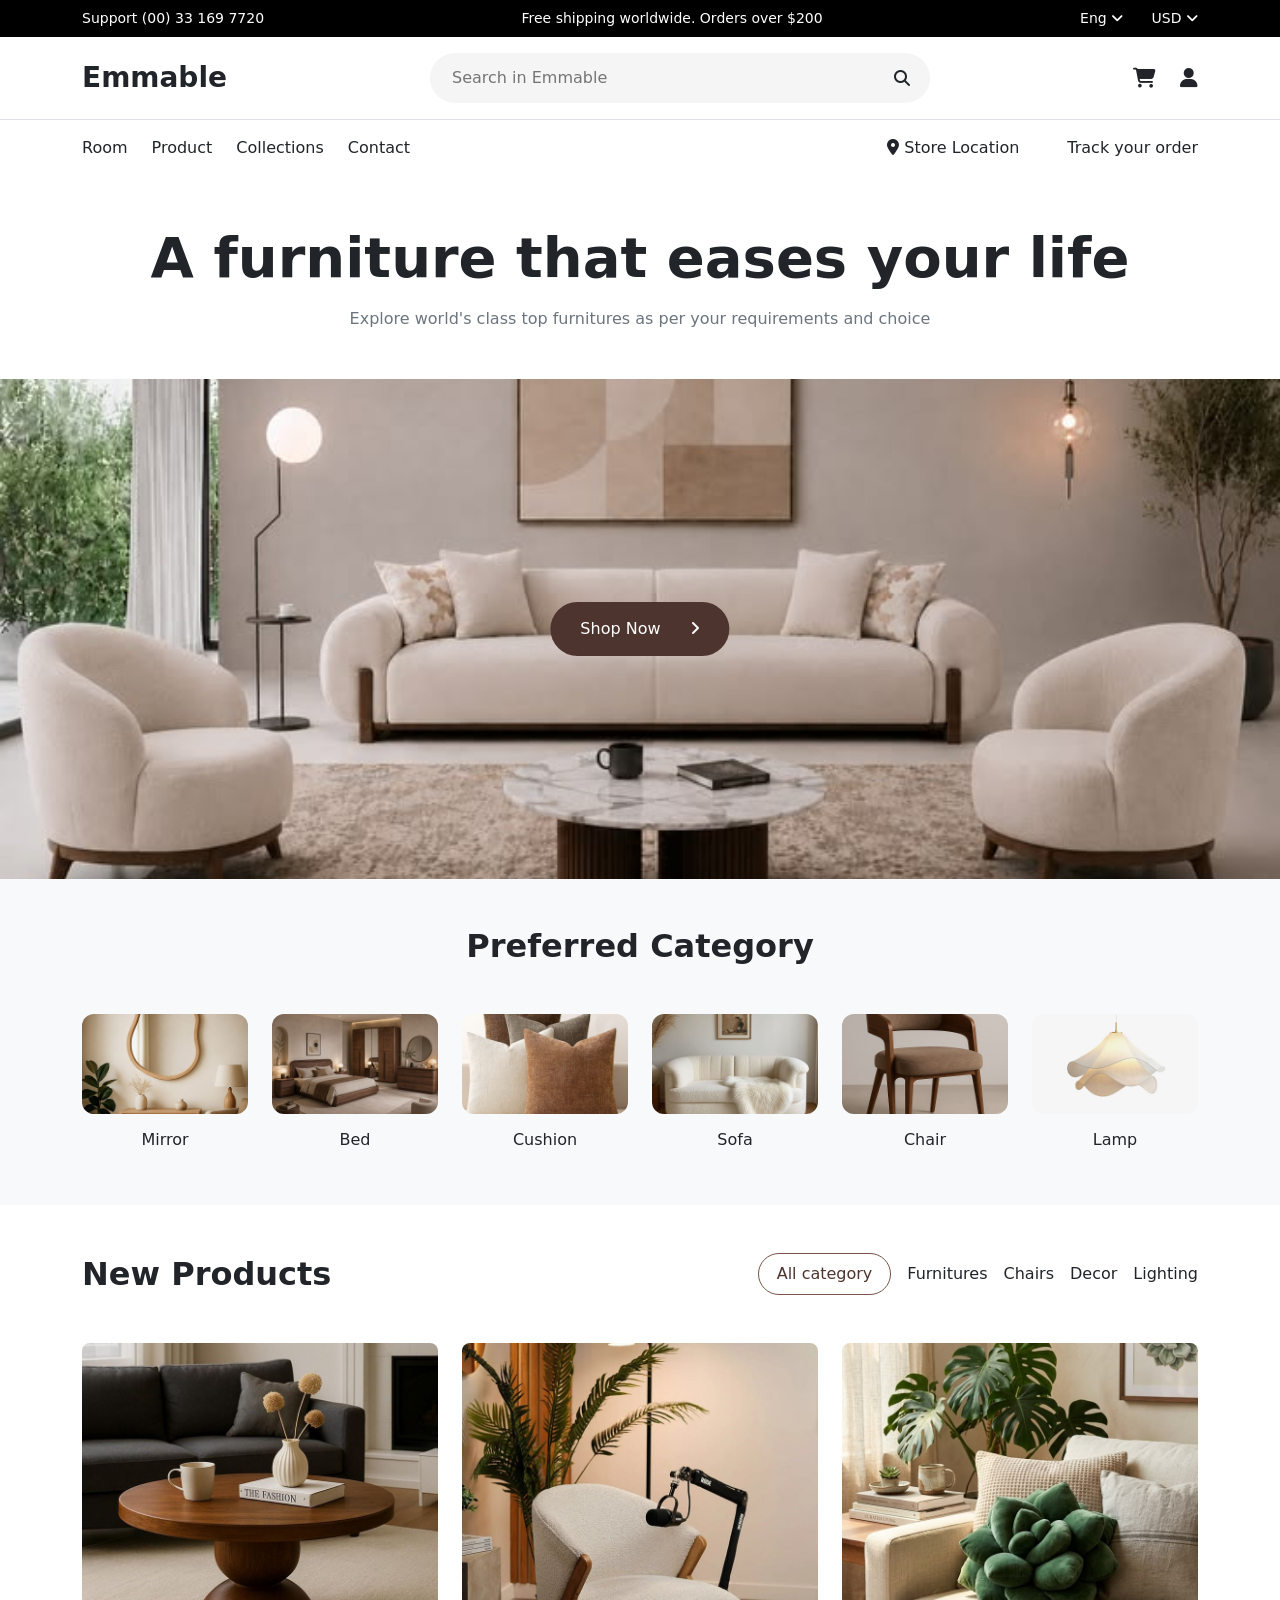
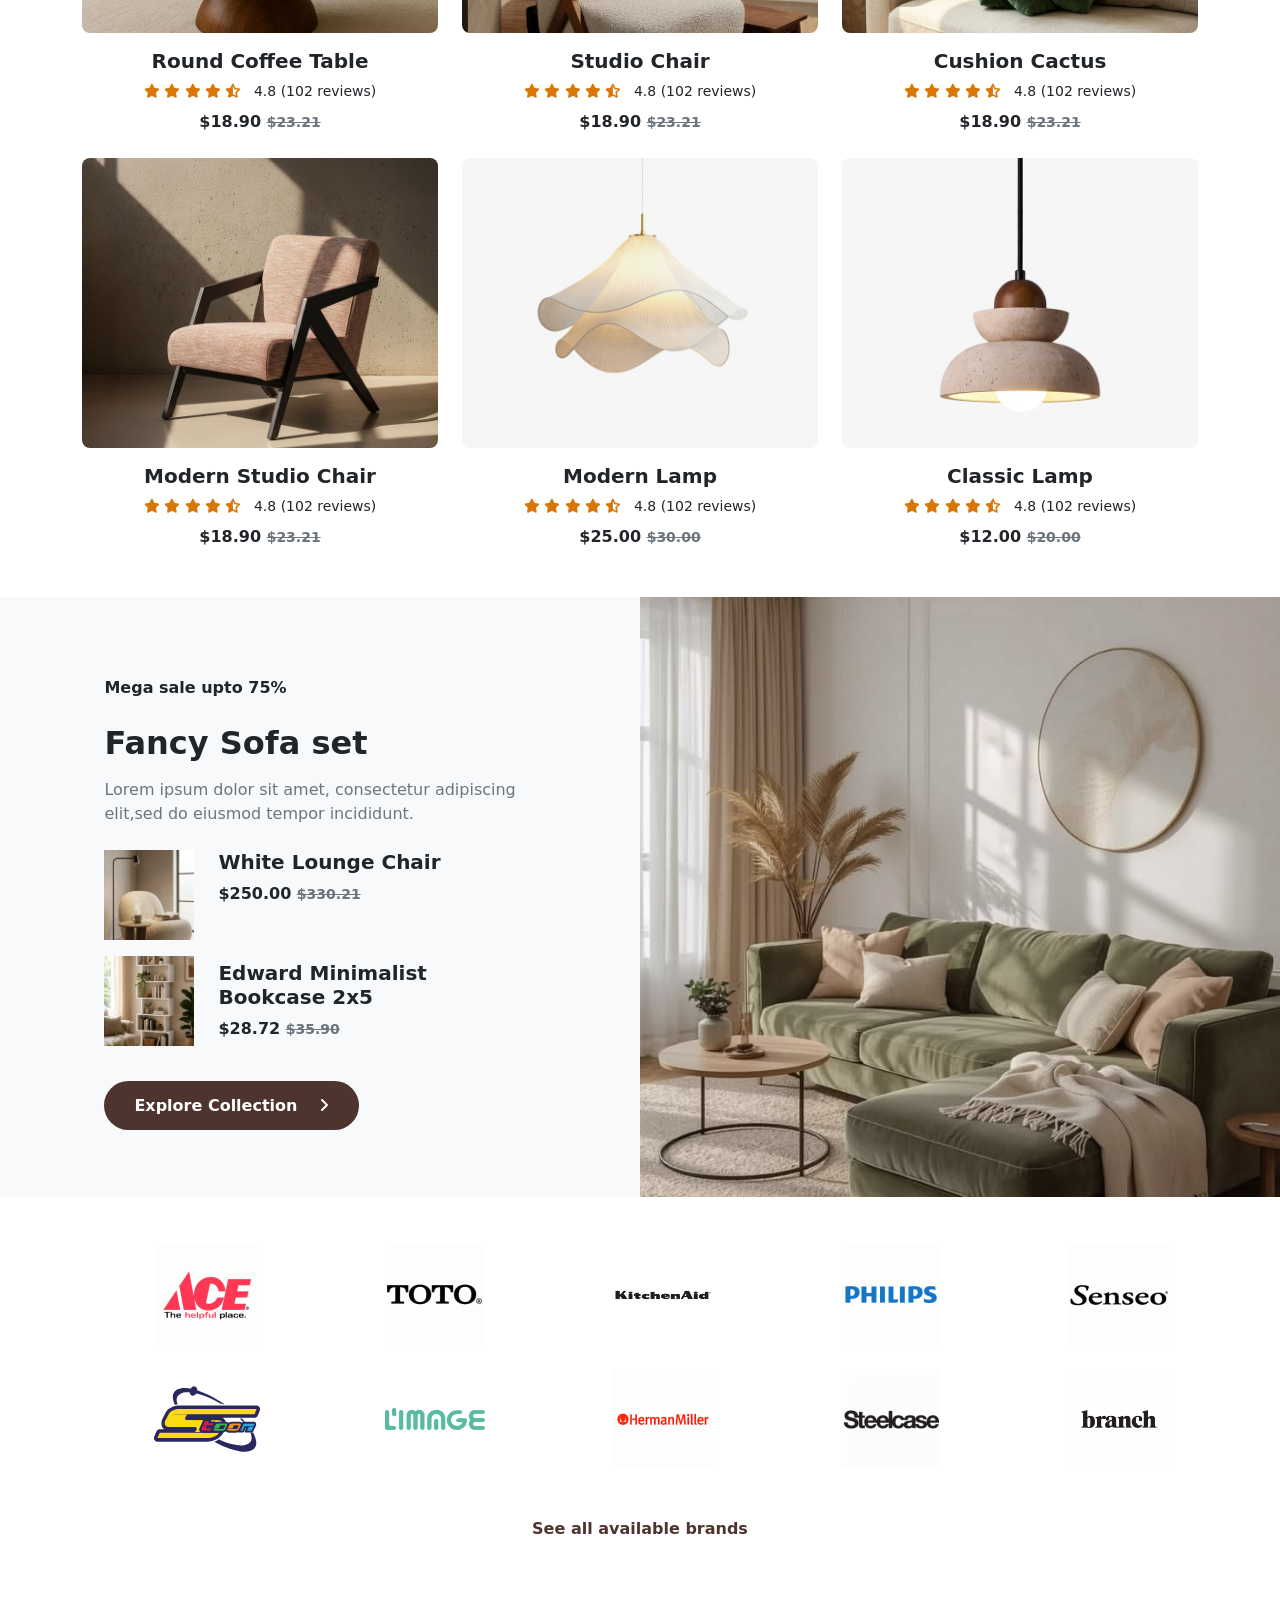
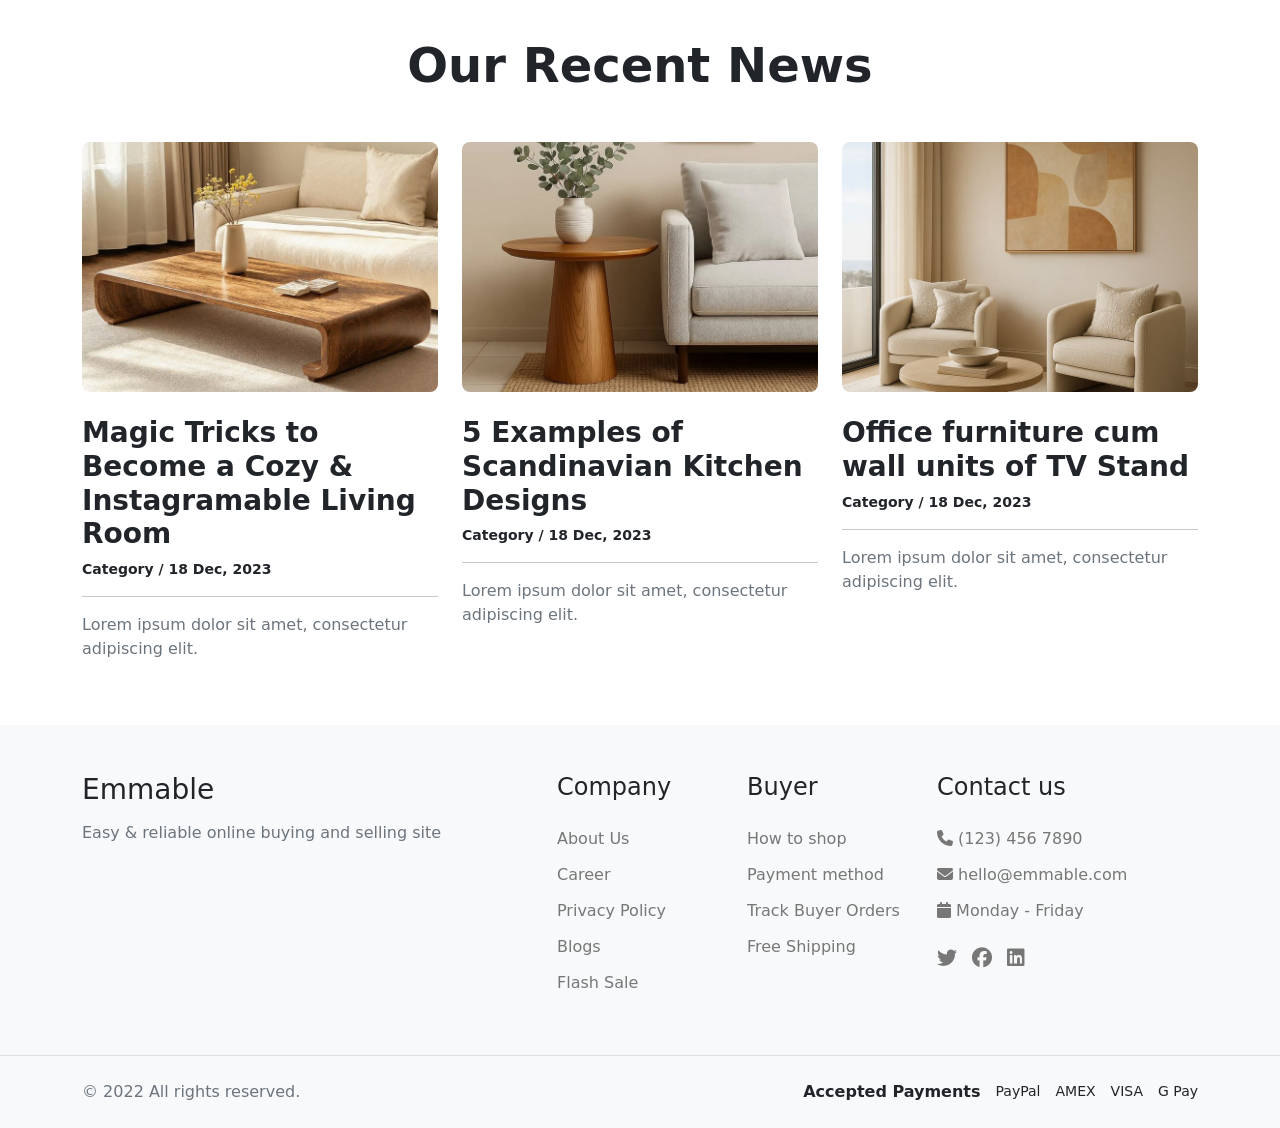
==== commit fb15b896: "index" ====
--- a/index.html
+++ b/index.html
@@ -4,8 +4,9 @@
     <meta charset="UTF-8">
     <meta name="viewport" content="width=device-width, initial-scale=1.0">
     <title>Furniture</title>
-    <link rel="stylesheet" href="css/bootstrap.css">
-    <link rel="stylesheet" href="css/all.min.css">
+    <link href="https://cdn.jsdelivr.net/npm/bootstrap@5.3.3/dist/css/bootstrap.min.css" rel="stylesheet">
+    <link rel="stylesheet" href="https://cdnjs.cloudflare.com/ajax/libs/font-awesome/6.7.2/css/all.min.css">
+    <link rel="stylesheet" href="css/media.css">
     <link rel="stylesheet" href="css/style.css">
 </head>
 
@@ -16,13 +17,11 @@
             <span>Support (00) 33 169 7720</span>
             <span>Free shipping worldwide. Orders over $200</span>
             <div>
-                <span>
-                    Eng
+                <span> Eng
                     <i class="fa-solid fa-angle-down"></i>
                 </span>
 
-                <span class="ms-4">
-                    USD
+                <span class="ms-4"> USD
                     <i class="fa-solid fa-angle-down"></i>
                 </span>
             </div>
@@ -30,7 +29,7 @@
     </div>
 
     <!-- Navbar  -->
-     <nav class="main-nav py-3 border-bottom">
+     <nav class="main-nav py-3 border-bottom navbar">
         <div class="container d-flex align-items-center justify-content-between">
             <a href="index.html" class="text-decoration-none text-dark fw-bold fs-3"> Emmable </a>
 
@@ -55,15 +54,15 @@
 
                 <li>
                      <a href="" class="text-decoration-none text-dark">
-                      Room <i class="fa-solid fa-angle-down small"></i>
+                      Room
                      </a>
                     
                 </li>
 
 
                 <li>
-                     <a href="" class="text-decoration-none text-dark">
-                         Product <i class="fa-solid fa-angle-down small"></i>
+                     <a href="#Products" class="text-decoration-none text-dark">
+                         Product
                      </a>
                 </li>
 
@@ -113,8 +112,7 @@
         <img src="images/New Vionse Life.jpg" class="w-100 d-block object-fit-cover" alt="Furniture">
 
         <a href="products.html" class="shop-btn position-absolute top-50 start-50 translate-middle">
-
-            Shop Now
+             Shop Now
             <i class="fa-solid fa-angle-right ms-4"></i>
         </a>
 
@@ -131,7 +129,7 @@
                 <div class="col-lg-2 col-md-4 col-6 text-center">
 
                     <a href="products.html">
-                        <img src="images/mirror.jpg" class="category-img w-100" alt="Mirror">
+                        <img src="images/Mirror.jpg" class="category-img w-100" alt="Mirror">
                     </a>
                     <h6 class="mt-3">Mirror</h6>
                 </div>
@@ -186,10 +184,9 @@
         </div>
     </section>
 
-
     <!-- New Products -->
     <section class="new-products py-5">
-        <div class="container">
+        <div class="container" id="Products">
             <div class="products-head d-flex justify-content-between align-items-center mb-5">
                 <h2 class="fw-bold m-0"> New Products</h2>
 
@@ -206,164 +203,164 @@
                 <!-- Furniture T -->
 
                 <div class="col-lg-4 col-md-6 product-item" data-category="furniture">
-                    <a href="product-details.html?id=101" class="text-decoration-none text-dark">
-                        <div class="product-card text-center">
-                            <img src="images/round coffee.jpg"
-                                class="w-100 rounded-3 object-fit-cover"
-                                alt="Round Coffee Table">
-                            <h5 class="fw-bold mt-3"> Round Coffee Table </h5>
-                            <div class="rating">
-
-                                <i class="fa-solid fa-star"></i>
-                                <i class="fa-solid fa-star"></i>
-                                <i class="fa-solid fa-star"></i>
-                                <i class="fa-solid fa-star"></i>
-                                <i class="fa-solid fa-star-half-stroke"></i>
-
-                                <span class="text-dark ms-2"> 4.8 (102 reviews) </span>
-                            </div>
-
-                            <p class="fw-bold mt-2 mb-0"> $18.90
-                                <del class="small text-secondary">
-                                    $23.21
-                                </del>
-                            </p>
-                        </div>
-                    </a>
+                    <div class="product-card text-center">
+
+                        <a href="products.html">
+                            <img src="images/round coffee.jpg" class="w-100 rounded-3 object-fit-cover" alt="Round Coffee Table">
+                             </a>
+                        <h5 class="fw-bold mt-3"> Round Coffee Table </h5>
+                        <div class="rating">
+
+                            <i class="fa-solid fa-star"></i>
+                            <i class="fa-solid fa-star"></i>
+                            <i class="fa-solid fa-star"></i>
+                            <i class="fa-solid fa-star"></i>
+                            <i class="fa-solid fa-star-half-stroke"></i>
+
+                            <span class="text-dark ms-2"> 4.8 (102 reviews) </span>
+                        </div>
+
+                        <p class="fw-bold mt-2 mb-0"> $18.90
+                            <del class="small text-secondary">
+                                $23.21
+                            </del>
+                        </p>
+                    </div>
                 </div>
 
 
                 <!-- Chair 1 -->
 
                 <div class="col-lg-4 col-md-6 product-item" data-category="chairs">
-                    <a href="product-details.html?id=102" class="text-decoration-none text-dark">
-                        <div class="product-card text-center">
+                    <div class="product-card text-center">
+                        <a href="products.html">
                             <img src="images/studio chair-1.jpg" class="w-100 rounded-3 object-fit-cover" alt="Studio Chair">
-                            <h5 class="fw-bold mt-3"> Studio Chair </h5>
-
-                            <div class="rating">
-
-                                <i class="fa-solid fa-star"></i>
-                                <i class="fa-solid fa-star"></i>
-                                <i class="fa-solid fa-star"></i>
-                                <i class="fa-solid fa-star"></i>
-                                <i class="fa-solid fa-star-half-stroke"></i>
-
-                                <span class="text-dark ms-2">  4.8 (102 reviews) </span>
-                            </div>
-
-                            <p class="fw-bold mt-2 mb-0"> $18.90
-                                <del class="small text-secondary"> $23.21 </del>
-                            </p>
-                        </div>
-                    </a>
+                        </a>
+                        
+                        <h5 class="fw-bold mt-3"> Studio Chair </h5>
+
+                        <div class="rating">
+
+                            <i class="fa-solid fa-star"></i>
+                            <i class="fa-solid fa-star"></i>
+                            <i class="fa-solid fa-star"></i>
+                            <i class="fa-solid fa-star"></i>
+                            <i class="fa-solid fa-star-half-stroke"></i>
+
+                            <span class="text-dark ms-2">  4.8 (102 reviews) </span>
+                        </div>
+
+                        <p class="fw-bold mt-2 mb-0"> $18.90
+                            <del class="small text-secondary"> $23.21 </del>
+                        </p>
+                    </div>
                 </div>
 
                 <!-- Decor -->
 
                 <div class="col-lg-4 col-md-6 product-item" data-category="decor">
-                    <a href="product-details.html?id=103" class="text-decoration-none text-dark">
-                        <div class="product-card text-center">
-
-                            <img src="images/cushion -1.jpg"
-                                class="w-100 rounded-3 object-fit-cover"
-                                alt="Cushion">
-
-                            <h5 class="fw-bold mt-3"> Cushion Cactus </h5>
-                            <div class="rating">
-
-                                <i class="fa-solid fa-star"></i>
-                                <i class="fa-solid fa-star"></i>
-                                <i class="fa-solid fa-star"></i>
-                                <i class="fa-solid fa-star"></i>
-                                <i class="fa-solid fa-star-half-stroke"></i>
-
-                                <span class="text-dark ms-2"> 4.8 (102 reviews) </span>
-                            </div>
-
-                            <p class="fw-bold mt-2 mb-0"> $18.90
-                                <del class="small text-secondary">  $23.21 </del>
-                            </p>
-                        </div>
-                    </a>
+                    <div class="product-card text-center">
+                          <a href="products.html"> 
+                         <img src="images/cushion -1.jpg" class="w-100 rounded-3 object-fit-cover" alt="Cushion">
+                          </a>
+
+                        <h5 class="fw-bold mt-3"> Cushion Cactus </h5>
+                        <div class="rating">
+
+                            <i class="fa-solid fa-star"></i>
+                            <i class="fa-solid fa-star"></i>
+                            <i class="fa-solid fa-star"></i>
+                            <i class="fa-solid fa-star"></i>
+                            <i class="fa-solid fa-star-half-stroke"></i>
+
+                            <span class="text-dark ms-2"> 4.8 (102 reviews) </span>
+                        </div>
+
+                        <p class="fw-bold mt-2 mb-0"> $18.90
+                            <del class="small text-secondary">  $23.21 </del>
+                        </p>
+                    </div>
+
                 </div>
 
                 <!-- Chair 2 -->
 
                 <div class="col-lg-4 col-md-6 product-item" data-category="chairs">
-                    <a href="product-details.html?id=104" class="text-decoration-none text-dark">
-                        <div class="product-card text-center">
-
-                            <img src="images/studio chair-4.jpg" class="w-100 rounded-3 object-fit-cover" alt="Studio Chair">
-                            <h5 class="fw-bold mt-3">  Modern Studio Chair </h5>
-                            <div class="rating">
-
-                                <i class="fa-solid fa-star"></i>
-                                <i class="fa-solid fa-star"></i>
-                                <i class="fa-solid fa-star"></i>
-                                <i class="fa-solid fa-star"></i>
-                                <i class="fa-solid fa-star-half-stroke"></i>
-
-                                <span class="text-dark ms-2"> 4.8 (102 reviews) </span>
-                            </div>
-
-                            <p class="fw-bold mt-2 mb-0"> $18.90
-                                <del class="small text-secondary"> $23.21 </del>
-                            </p>
-                        </div>
-                    </a>
+                    <div class="product-card text-center">
+
+                        <a href="products.html">
+                        <img src="images/studio chair-4.jpg" class="w-100 rounded-3 object-fit-cover" alt="Studio Chair">  
+                        </a>
+                        <h5 class="fw-bold mt-3">  Modern Studio Chair </h5>
+                        <div class="rating">
+
+                            <i class="fa-solid fa-star"></i>
+                            <i class="fa-solid fa-star"></i>
+                            <i class="fa-solid fa-star"></i>
+                            <i class="fa-solid fa-star"></i>
+                            <i class="fa-solid fa-star-half-stroke"></i>
+
+                            <span class="text-dark ms-2"> 4.8 (102 reviews) </span>
+                        </div>
+
+                        <p class="fw-bold mt-2 mb-0"> $18.90
+                            <del class="small text-secondary"> $23.21 </del>
+                        </p>
+                    </div>
+
                 </div>
 
                 <!-- Lighting  -->
 
                 <div class="col-lg-4 col-md-6 product-item" data-category="lighting">
-                    <a href="product-details.html?id=105" class="text-decoration-none text-dark">
-                        <div class="product-card text-center">
-
-                            <img src="images/lampa.jpg" class="w-100 rounded-3 object-fit-cover" alt="Lamp">
-                            <h5 class="fw-bold mt-3"> Modern Lamp </h5>
-                            <div class="rating">
-
-                                <i class="fa-solid fa-star"></i>
-                                <i class="fa-solid fa-star"></i>
-                                <i class="fa-solid fa-star"></i>
-                                <i class="fa-solid fa-star"></i>
-                                <i class="fa-solid fa-star-half-stroke"></i>
-
-                                <span class="text-dark ms-2"> 4.8 (102 reviews) </span>
-                            </div>
-
-                            <p class="fw-bold mt-2 mb-0"> $25.00
-                                <del class="small text-secondary"> $30.00</del>
-                            </p>
-                        </div>
-                    </a>
+                    <div class="product-card text-center">
+
+                        <a href="products.html">
+                        <img src="images/lampa.jpg" class="w-100 rounded-3 object-fit-cover" alt="Lamp">   
+                        </a>
+                        <h5 class="fw-bold mt-3"> Modern Lamp </h5>
+                        <div class="rating">
+
+                            <i class="fa-solid fa-star"></i>
+                            <i class="fa-solid fa-star"></i>
+                            <i class="fa-solid fa-star"></i>
+                            <i class="fa-solid fa-star"></i>
+                            <i class="fa-solid fa-star-half-stroke"></i>
+
+                            <span class="text-dark ms-2"> 4.8 (102 reviews) </span>
+                        </div>
+
+                        <p class="fw-bold mt-2 mb-0"> $25.00
+                            <del class="small text-secondary"> $30.00</del>
+                        </p>
+                    </div>
+
                 </div>
 
                 <!-- Lighting 1 -->
 
                 <div class="col-lg-4 col-md-6 product-item " data-category="lighting">
-                    <a href="product-details.html?id=106" class="text-decoration-none text-dark">
-                        <div class="product-card text-center">
-                            <img src="images/lamp-z.jpg" class="w-100 rounded-3 object-fit-cover"  alt="Lamp">
-
-                            <h5 class="fw-bold mt-3"> Classic Lamp </h5>
-                            <div class="rating">
-
-                                <i class="fa-solid fa-star"></i>
-                                <i class="fa-solid fa-star"></i>
-                                <i class="fa-solid fa-star"></i>
-                                <i class="fa-solid fa-star"></i>
-                                <i class="fa-solid fa-star-half-stroke"></i>
-
-                                <span class="text-dark ms-2"> 4.8 (102 reviews) </span>
-                            </div>
-
-                            <p class="fw-bold mt-2 mb-0"> $12.00
-                                <del class="small text-secondary"> $20.00 </del>
-                            </p>
-                        </div>
-                    </a>
+                    <div class="product-card text-center">
+                        <a href="products.html">
+                        <img src="images/Lamp-z.jpg" class="w-100 rounded-3 object-fit-cover"  alt="Lamp">  
+                        </a>
+
+                        <h5 class="fw-bold mt-3"> Classic Lamp </h5>
+                        <div class="rating">
+
+                            <i class="fa-solid fa-star"></i>
+                            <i class="fa-solid fa-star"></i>
+                            <i class="fa-solid fa-star"></i>
+                            <i class="fa-solid fa-star"></i>
+                            <i class="fa-solid fa-star-half-stroke"></i>
+
+                            <span class="text-dark ms-2"> 4.8 (102 reviews) </span>
+                        </div>
+
+                        <p class="fw-bold mt-2 mb-0"> $12.00
+                            <del class="small text-secondary"> $20.00 </del>
+                        </p>
+                    </div>
                   </div>
                </div>
             </div>
@@ -396,12 +393,11 @@
 
 
                         <div class="d-flex align-items-center mb-5">
-                            <img src="images/bookcase.jpg" class="small-product-img"  alt="Bookcase">
+                            <img src="images/Bookcase.jpg" class="small-product-img"  alt="Bookcase">
                             <div class="ms-4">
                                 <h5 class="fw-bold">Edward Minimalist
                                     <br>
                                     Bookcase 2x5
-
                                 </h5>
 
                                 <p class="fw-bold mb-0"> $28.72
@@ -524,8 +520,8 @@
     </section>
     
     <!-- Footer -->
-    <footer class="bg-light" id="contact">
-        <div class="container py-5">
+    <footer class="bg-light" id="contact footer">
+        <div class="container py-5" id="contact">
             <div class="row g-4">
 
                 <div class="col-lg-5 col-md-6">
@@ -609,9 +605,7 @@
     </footer>
        
    <!-- links -->
-    <script src="js/jquery-4.0.0.min.js"></script>
-    <script src="js/popper.min.js"></script>
-    <script src="js/bootstrap.js"></script>
-    <script src="js/main.js"></script>
+    <script src="https://cdn.jsdelivr.net/npm/bootstrap@5.3.3/dist/js/bootstrap.bundle.min.js"></script>
+    <script src="js/script.js"></script>
 </body>
 </html>
--- a/css/media.css
+++ b/css/media.css
@@ -0,0 +1,128 @@
+/* <---------------------------index-------------------------> */
+
+@media (max-width: 1200px) {
+
+    .collection-img {
+        height: 450px;
+    }
+}
+
+/* <----------------TABLET--------------> */
+   
+@media (max-width: 991px) {
+
+    .top-bar .container {
+        flex-wrap: wrap;
+        row-gap: 6px;
+        justify-content: center;
+        text-align: center;
+    }
+   .z-0{
+        height: 485px;
+        padding-top: 10px;
+   }
+    
+    .row-cols-md-5{
+        width: 90%;
+    }
+}
+
+  /* <----------- MOBILE ----------------> */
+
+@media (max-width: 767px) {
+
+    /* Top Bar */
+    .top-bar .container {
+        padding: 2px 12px;
+        font-size: 8px;
+        flex-wrap: nowrap;
+        justify-content: space-between;
+    }
+
+    /* First Navbar */
+    .main-nav .container {
+        padding: 0 12px;
+        flex-wrap: nowrap;
+        gap: 10px;
+    }
+
+    .search-box input {
+        font-size: 11px;
+    }
+
+   
+    .menu-nav .menu li {
+        font-size: 12px;
+        white-space: nowrap;
+    }
+
+    .right-menu span:nth-child(2) {
+        display: none;
+    }
+
+    .right-menu span:first-child {
+        font-size: 0;
+    }
+
+    .right-menu span:first-child i {
+        font-size: 15px;
+    }
+
+
+    .hero-title {
+        font-size: 33px;
+    }
+
+
+    .shop-btn {
+        font-size: 10px;
+    }
+
+
+    /* New Products */
+    .category-menu li {
+        font-size: 11px;
+        padding: 6px 13px;
+    }
+
+
+
+
+    /* Collection */
+    .collection-content {
+        padding: 30px 15px;
+        text-align: center;
+    }
+
+    /* Brands */
+   .row-cols-2 {
+    width: 90%;
+   }
+
+    /* Footer */
+    footer .row > .col-lg-5 {
+        text-align: center;
+    }
+
+    footer .row > .col-lg-2 {
+        width: 50%;
+    }
+
+    footer .row > .col-lg-3 {
+        width: 100%;
+        margin-top: 20px;
+    }
+
+    footer h3 {
+        font-size: 24px;
+    }
+
+    footer h4 {
+        font-size: 17px;
+    }
+
+    footer a {
+        font-size: 14px;
+    }
+
+}
--- a/css/style.css
+++ b/css/style.css
@@ -6,6 +6,13 @@
 
 html{
   scroll-behavior: smooth;
+
+  }
+  .navbar{
+    position: sticky;
+    top: 0;
+    z-index: 9999;
+    background: white;
   }
 
 
@@ -107,8 +114,8 @@
 
 
 .brand-img {
-    width: 220px;
-    height: 80px;
+    width: 250px;
+    height: 100px;
     object-fit: contain;
 }
 
@@ -192,4 +199,34 @@
 .check-btn:hover {
     background-color:  #d6aea0;
     color: white;
-}+}
+.category-img {
+    height: 100px;
+    object-fit: cover;
+    border-radius: 12px;
+}
+
+.search-box {
+    max-width: 500px;
+}
+
+.category-icon {
+    width: 40px;
+    height: 40px;
+    object-fit: cover;
+}
+
+.cart-dropdown {
+    width: 320px;
+    z-index: 1050;
+}
+
+.cart-item-img {
+    width: 60px;
+    height: 60px;
+    object-fit: cover;
+}
+
+.quantity-box {
+    width: 110px;
+}
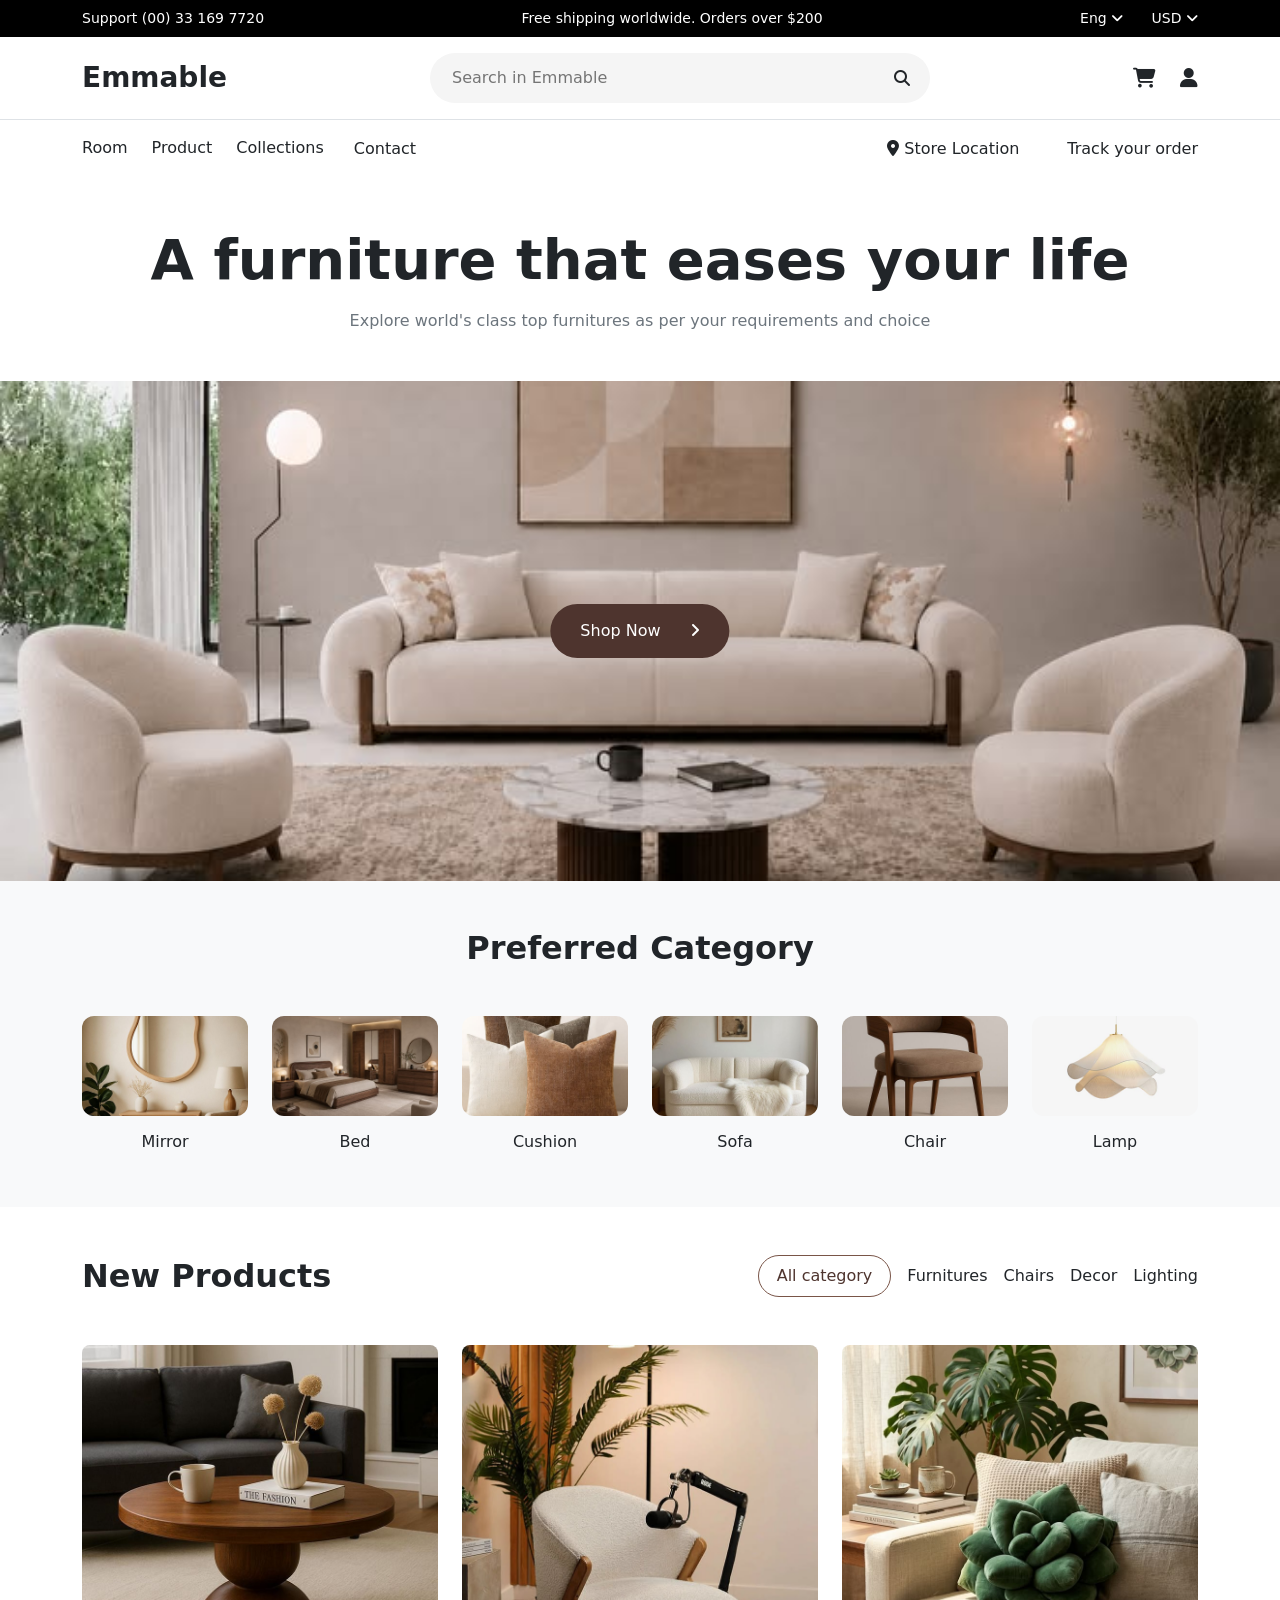
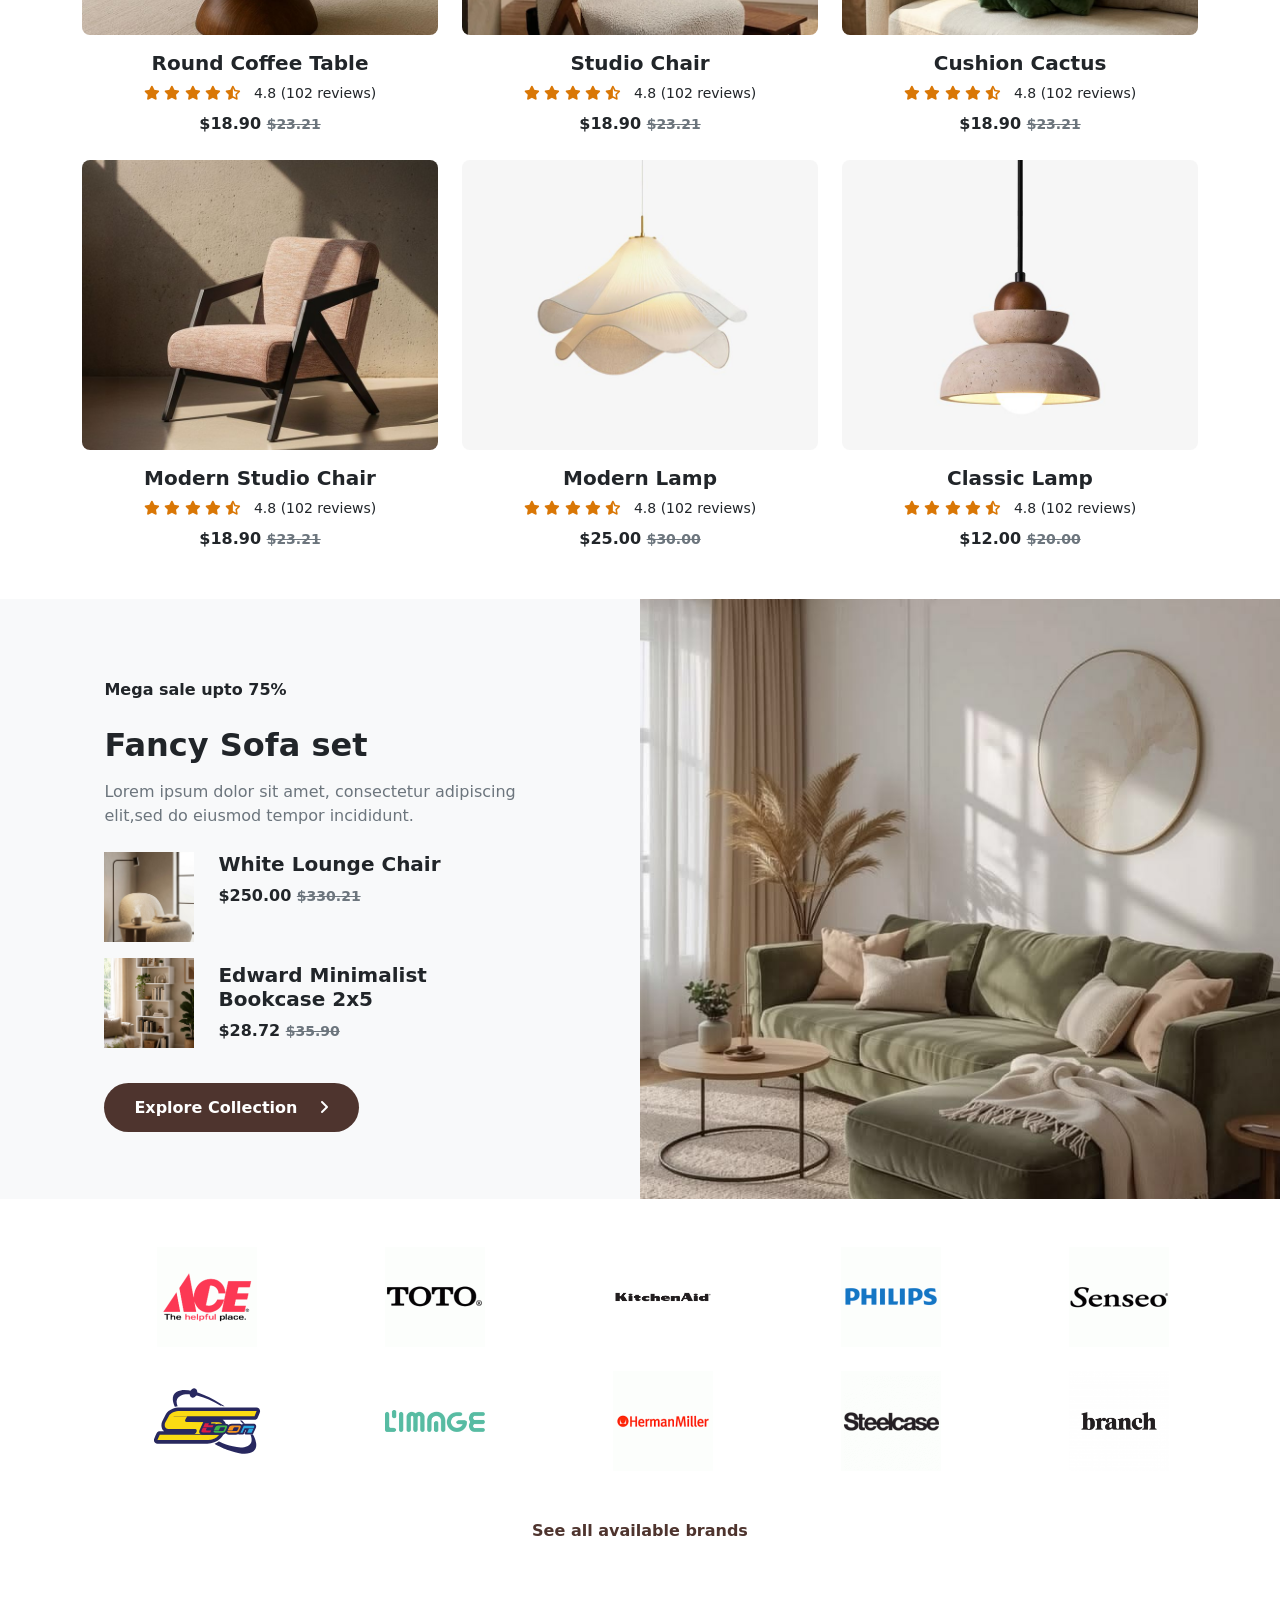
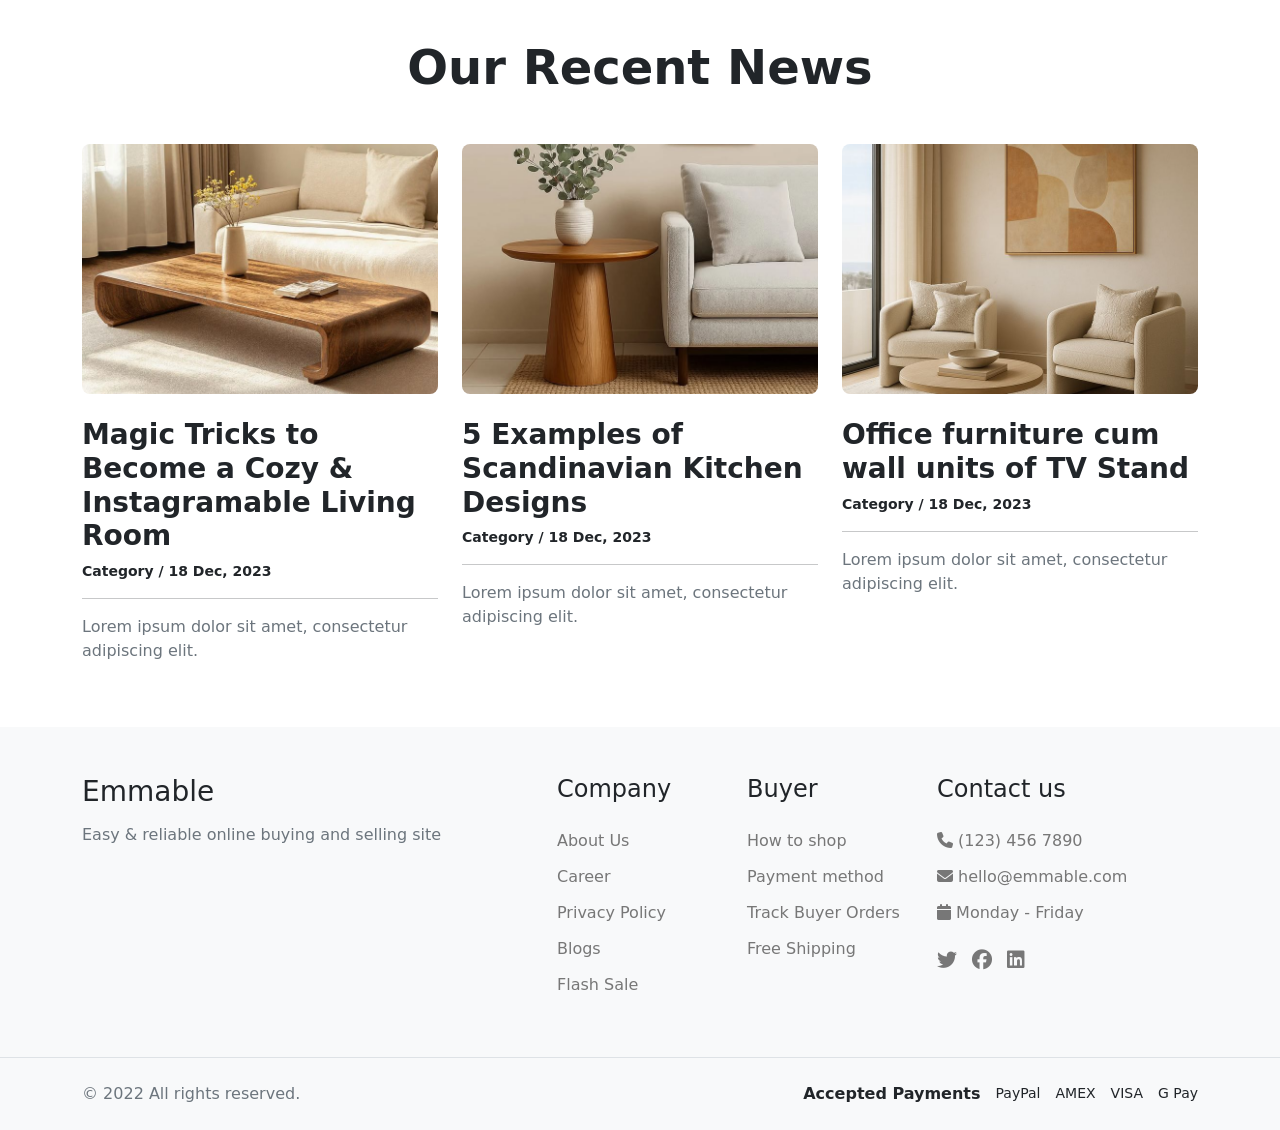
==== commit 40a37e98: "index" ====
--- a/index.html
+++ b/index.html
@@ -75,9 +75,12 @@
 
 
                 <li>
-                    <a href="#contact" class="text-decoration-none text-dark">
+                    <button class="nav-bot">
+                         <a href="#contact" class="text-decoration-none text-dark">
                         Contact
                     </a>
+                    </button>
+                   
                 </li>
 
             </ul>
@@ -106,7 +109,6 @@
 
     </section>
 
-
     <!--Image Section 1 -->
     <section class="hero-image position-relative">
         <img src="images/New Vionse Life.jpg" class="w-100 d-block object-fit-cover" alt="Furniture">
@@ -191,7 +193,7 @@
                 <h2 class="fw-bold m-0"> New Products</h2>
 
                 <ul class="category-menu list-unstyled d-flex gap-3 align-items-center m-0">
-                    <li class="active-category " data-filter="all"> All category </li>
+                    <li class="active-category" data-filter="all"> All category </li>
                     <li data-filter="furniture"> Furnitures </li>
                     <li data-filter="chairs"> Chairs </li>
                     <li data-filter="decor"> Decor </li>
@@ -367,7 +369,6 @@
         </div>
     </section>
 
-
     <!-- Collection -->
     <section class="collection-section">
         <div class="container-fluid bg-light">
--- a/css/style.css
+++ b/css/style.css
@@ -47,6 +47,13 @@
 border-radius: 50px;
 transition: 0.3s;
 text-decoration: none;
+}
+
+.nav-bot{
+  text-decoration: none;
+  border: none;
+  transition: 0.1em;
+  background-color: white;
 }
 
 .shop-btn:hover,
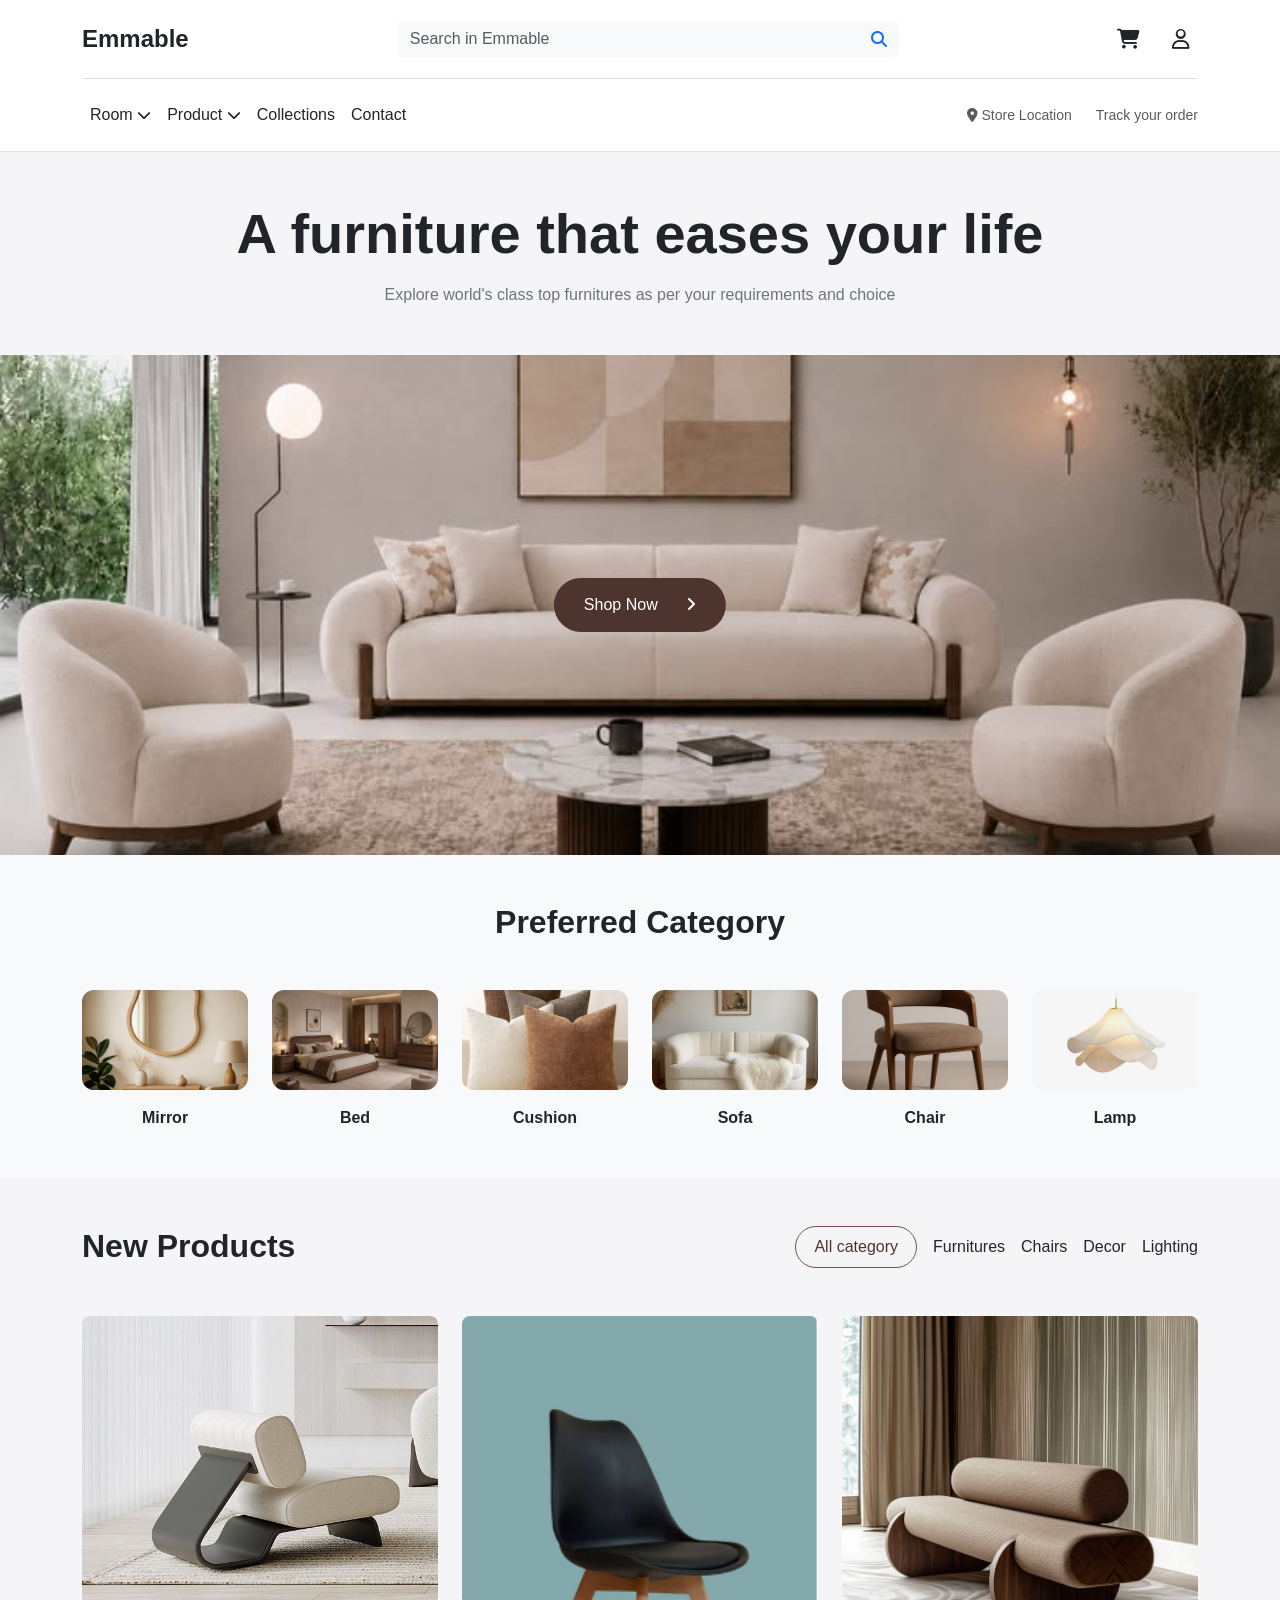
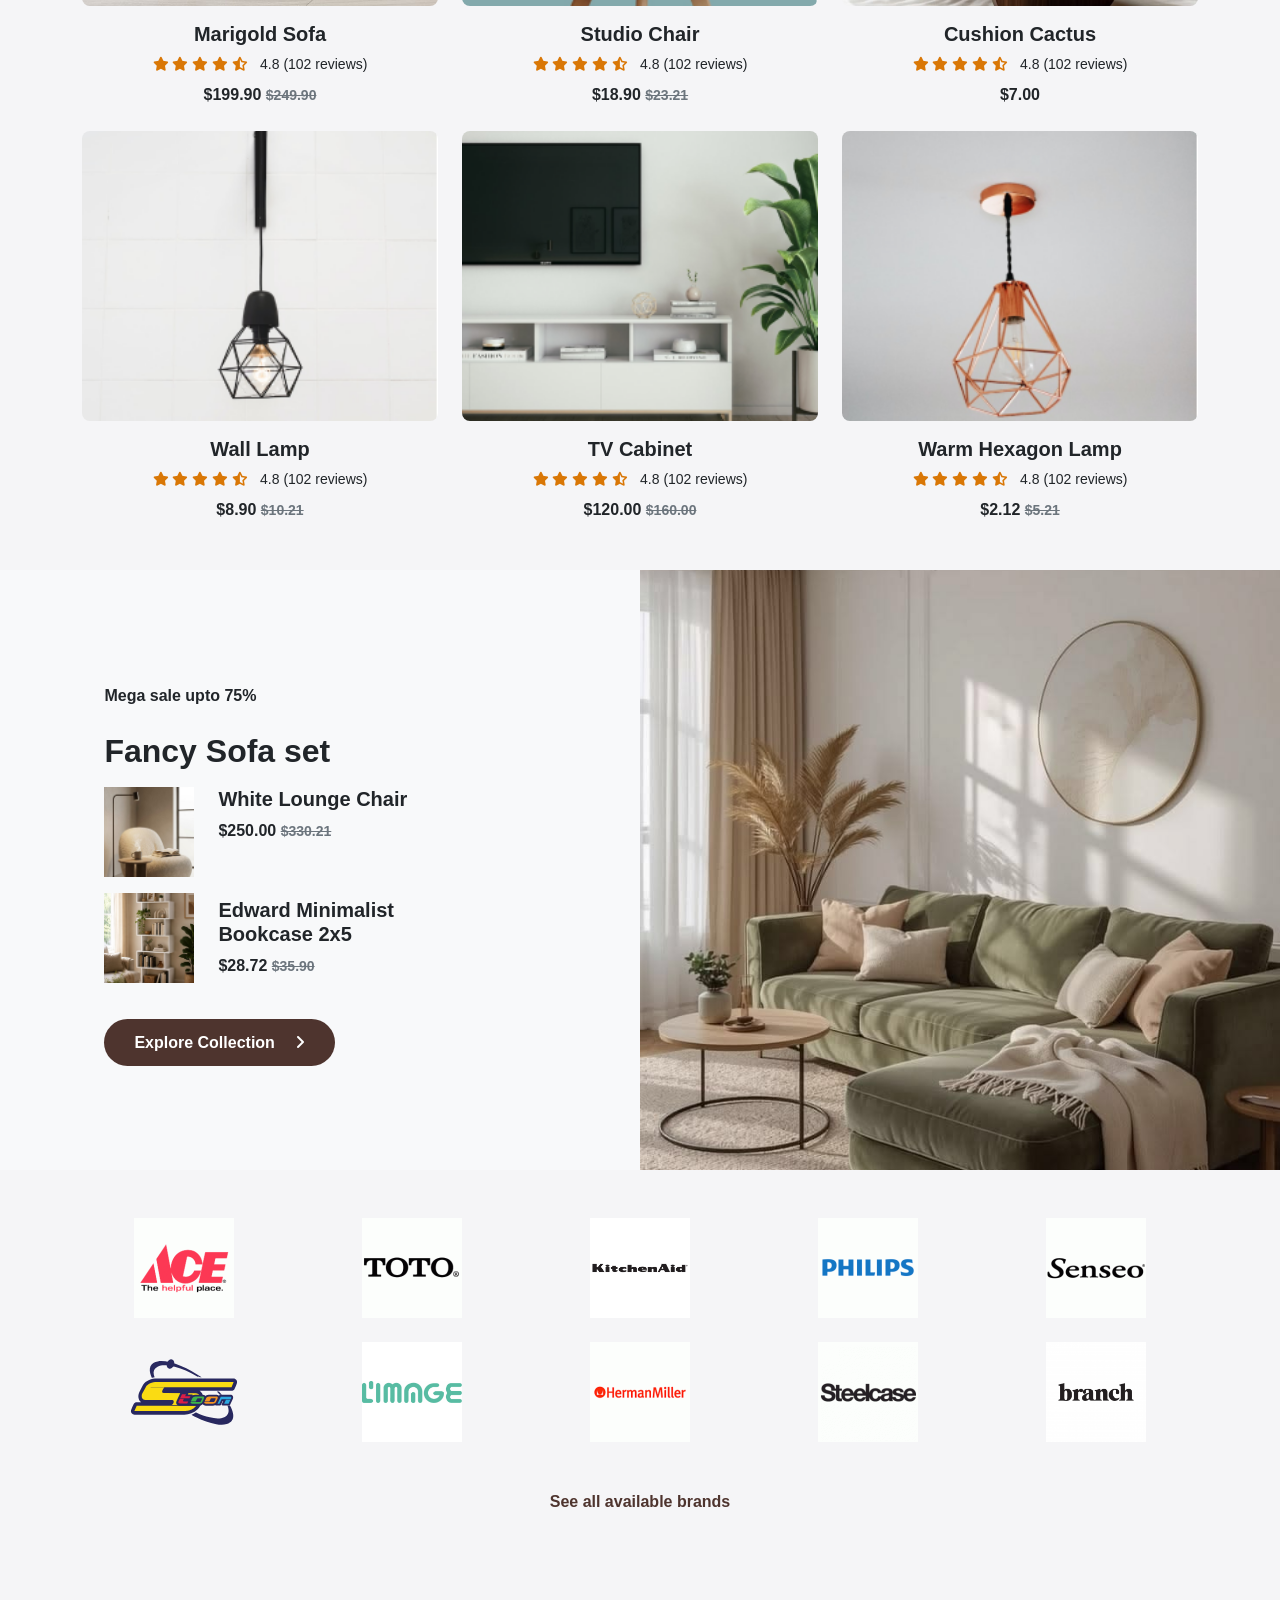
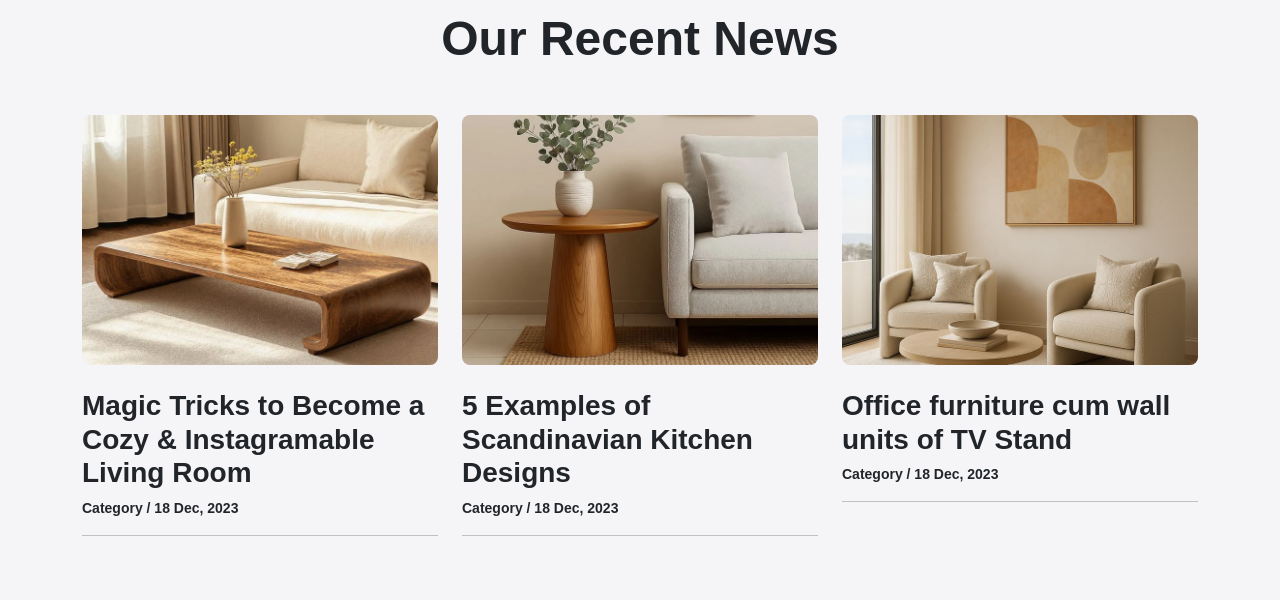
==== commit b3a8cfd9: "M" ====
--- a/index.html
+++ b/index.html
@@ -3,97 +3,74 @@
 <head>
     <meta charset="UTF-8">
     <meta name="viewport" content="width=device-width, initial-scale=1.0">
-    <title>Furniture</title>
-    <link href="https://cdn.jsdelivr.net/npm/bootstrap@5.3.3/dist/css/bootstrap.min.css" rel="stylesheet">
-    <link rel="stylesheet" href="https://cdnjs.cloudflare.com/ajax/libs/font-awesome/6.7.2/css/all.min.css">
-    <link rel="stylesheet" href="css/media.css">
+    <title>Emmable | Furniture & Home Decor</title>
+    <meta name="description" content="Browse Emmable's furniture and home decor collection, including sofas, chairs, tables, and lighting for every room.">
+    <link rel="canonical" href="https://furniture-e-commerce-sand.vercel.app/index.html">
+    <meta property="og:title" content="Emmable | Furniture & Home Decor">
+    <meta property="og:description" content="Browse Emmable's furniture and home decor collection, including sofas, chairs, tables, and lighting for every room.">
+    <meta property="og:type" content="website">
+    <meta property="og:url" content="https://furniture-e-commerce-sand.vercel.app/index.html">
+    <link rel="stylesheet" href="css/bootstrap.css">
+    <link rel="stylesheet" href="css/all.min.css">
     <link rel="stylesheet" href="css/style.css">
 </head>
 
 <body>
      <!-- Top BLack Div -->
-    <div class="top-bar bg-black text-white py-2">
-        <div class="container d-flex justify-content-between align-items-center small">
-            <span>Support (00) 33 169 7720</span>
-            <span>Free shipping worldwide. Orders over $200</span>
-            <div>
-                <span> Eng
-                    <i class="fa-solid fa-angle-down"></i>
-                </span>
-
-                <span class="ms-4"> USD
-                    <i class="fa-solid fa-angle-down"></i>
-                </span>
-            </div>
-        </div>
-    </div>
-
-    <!-- Navbar  -->
-     <nav class="main-nav py-3 border-bottom navbar">
-        <div class="container d-flex align-items-center justify-content-between">
-            <a href="index.html" class="text-decoration-none text-dark fw-bold fs-3"> Emmable </a>
-
-            <div class="search-box d-flex align-items-center">
-                <input type="text" class="border-0 bg-transparent w-100" placeholder="Search in Emmable">
-                <i class="fa-solid fa-magnifying-glass"></i>
-            </div>
-
-
-            <div class="nav-icons d-flex gap-4 fs-5">
-                <i class="fa-solid fa-cart-shopping"></i>
-                <i class="fa-solid fa-user"></i>
-
-            </div>
-        </div>
-    </nav>
-
-    <!-- Navbar-1 -->
-    <nav class="menu-nav py-3">
-        <div class="container d-flex justify-content-between align-items-center">
-            <ul class="menu list-unstyled d-flex gap-4 m-0">
-
-                <li>
-                     <a href="" class="text-decoration-none text-dark">
-                      Room
-                     </a>
-                    
-                </li>
-
-
-                <li>
-                     <a href="#Products" class="text-decoration-none text-dark">
-                         Product
-                     </a>
-                </li>
-
-
-                <li>
-                    <a href="products.html" class="text-decoration-none text-dark">
-                        Collections
-                    </a>
-                </li>
-
-
-                <li>
-                    <button class="nav-bot">
-                         <a href="#contact" class="text-decoration-none text-dark">
-                        Contact
-                    </a>
-                    </button>
-                   
-                </li>
-
-            </ul>
-
-            <div class="right-menu d-flex gap-5">
-                <span>
-                    <i class="fa-solid fa-location-dot"></i>
-                    Store Location
-                </span>
-                <span>Track your order</span>
-            </div>
-        </div>
-    </nav>
+    <header class="border-bottom sticky-top bg-white">
+        <div class="container">
+            <div class="d-flex align-items-center justify-content-between py-3 gap-4">
+                <a href="index.html" class="navbar-brand fw-bold fs-4 text-dark text-nowrap">Emmable</a>
+
+                <div class="input-group flex-grow-1 search-box">
+                    <label for="siteSearchInput" class="visually-hidden">Search in Emmable</label>
+                    <input type="text" class="form-control bg-light border-0" placeholder="Search in Emmable" id="siteSearchInput">
+                    <span class="input-group-text bg-light border-0">
+                        <i class="fa-solid fa-magnifying-glass text-primary" style="cursor:pointer;" onclick="performSiteSearch()"></i>
+                    </span>
+                </div>
+
+                <div class="d-flex align-items-center gap-3 fs-5 flex-shrink-0">
+
+                    <!--زرار الكارت -->
+                    <div class="position-relative">
+                        <a href="#" class="text-dark p-2" id="cartToggle"><i class="fa-solid fa-cart-shopping"></i></a>
+
+                        <div class="cart-dropdown bg-white shadow rounded-3 p-3 position-absolute top-100 end-0 mt-2 d-none" id="cartDropdown">
+                            <p class="fw-bold mb-3">Cart (<span id="cartCount">0</span>)</p>
+
+                            <div id="cartItemsContainer"></div>
+
+                            <!-- الإجمالي وزراير الدفع -->
+                            <div class="d-flex justify-content-between mb-3">
+                                <span class="fw-semibold">Subtotal</span>
+                                <span class="fw-bold" id="cartSubtotal">$36.88</span>
+                            </div>
+
+                            <a href="shipping.html" class="btn btn-primary w-100 rounded-pill mb-2">Checkout</a>
+                            <a href="shopping.html" class="btn btn-outline-dark w-100 rounded-pill">View Cart</a>
+                        </div>
+                    </div>
+
+                    <a href="#" class="text-dark p-2"><i class="fa-regular fa-user"></i></a>
+                </div>
+            </div>
+
+            <div class="d-flex justify-content-between align-items-center py-3 border-top">
+                <ul class="nav">
+                    <li class="nav-item"><a class="nav-link text-dark px-2" href="products.html">Room <i class="fa-solid fa-chevron-down small"></i></a></li>
+                    <li class="nav-item"><a class="nav-link text-dark px-2" href="products.html">Product <i class="fa-solid fa-chevron-down small"></i></a></li>
+                    <li class="nav-item"><a class="nav-link text-dark px-2" href="products.html">Collections</a></li>
+                    <li class="nav-item"><a class="nav-link text-dark px-2" href="#">Contact</a></li>
+                </ul>
+
+                <div class="d-flex gap-4 text-muted small">
+                    <a href="#" class="text-muted text-decoration-none"><i class="fa-solid fa-location-dot me-1"></i>Store Location</a>
+                    <a href="#" class="text-muted text-decoration-none">Track your order</a>
+                </div>
+            </div>
+        </div>
+    </header>
 
     <!--Text F-->
      <section class="text-center py-5">
@@ -111,7 +88,7 @@
 
     <!--Image Section 1 -->
     <section class="hero-image position-relative">
-        <img src="images/New Vionse Life.jpg" class="w-100 d-block object-fit-cover" alt="Furniture">
+        <img src="images/New Vionse Life.jpg" class="w-100 d-block object-fit-cover" alt="Furnished living room with sofa and armchairs">
 
         <a href="products.html" class="shop-btn position-absolute top-50 start-50 translate-middle">
              Shop Now
@@ -130,57 +107,57 @@
 
                 <div class="col-lg-2 col-md-4 col-6 text-center">
 
-                    <a href="products.html">
+                    <a href="products.html?category=mirror">
                         <img src="images/Mirror.jpg" class="category-img w-100" alt="Mirror">
                     </a>
-                    <h6 class="mt-3">Mirror</h6>
+                    <p class="mt-3 mb-0 fw-semibold">Mirror</p>
                 </div>
 
                 <!-- Bed -->
 
                 <div class="col-lg-2 col-md-4 col-6 text-center">
-                    <a href="products.html">
+                    <a href="products.html?category=bed">
 
                         <img src="images/bed.jpg" class="category-img w-100" alt="Bed">
                     </a>
-                    <h6 class="mt-3">Bed</h6>
+                    <p class="mt-3 mb-0 fw-semibold">Bed</p>
                 </div>
 
                 <!-- Cushion -->
 
                 <div class="col-lg-2 col-md-4 col-6 text-center">
-                    <a href="products.html">
+                    <a href="products.html?category=cushion">
 
                         <img src="images/cushion.jpg" class="category-img w-100" alt="Cushion">
                     </a>
-                    <h6 class="mt-3">Cushion</h6>
+                    <p class="mt-3 mb-0 fw-semibold">Cushion</p>
                 </div>
 
                 <!-- Sofa -->
 
                 <div class="col-lg-2 col-md-4 col-6 text-center">
-                    <a href="products.html">
+                    <a href="products.html?category=sofa">
                         <img src="images/sofa.jpg"  class="category-img w-100" alt="Sofa">
                     </a>
-                    <h6 class="mt-3">Sofa</h6>
+                    <p class="mt-3 mb-0 fw-semibold">Sofa</p>
                 </div>
 
                 <!-- Chair -->
 
                 <div class="col-lg-2 col-md-4 col-6 text-center">
-                    <a href="products.html">
+                    <a href="products.html?category=chair">
                         <img src="images/chair.jpg" class="category-img w-100" alt="Chair">
                     </a>
-                    <h6 class="mt-3">Chair</h6>
+                    <p class="mt-3 mb-0 fw-semibold">Chair</p>
                 </div>
 
                 <!-- Lamp -->
 
                 <div class="col-lg-2 col-md-4 col-6 text-center">
-                    <a href="products.html">
+                    <a href="products.html?category=lamp">
                         <img src="images/lampa.jpg" class="category-img w-100" alt="Lamp">
                     </a>
-                    <h6 class="mt-3">Lamp</h6>
+                    <p class="mt-3 mb-0 fw-semibold">Lamp</p>
                 </div>
             </div>
         </div>
@@ -189,10 +166,10 @@
     <!-- New Products -->
     <section class="new-products py-5">
         <div class="container" id="Products">
-            <div class="products-head d-flex justify-content-between align-items-center mb-5">
+            <div class="products-head d-flex justify-content-between align-items-center mb-5 flex-wrap gap-2">
                 <h2 class="fw-bold m-0"> New Products</h2>
 
-                <ul class="category-menu list-unstyled d-flex gap-3 align-items-center m-0">
+                <ul class="category-menu list-unstyled d-flex gap-3 align-items-center m-0 flex-nowrap overflow-auto">
                     <li class="active-category" data-filter="all"> All category </li>
                     <li data-filter="furniture"> Furnitures </li>
                     <li data-filter="chairs"> Chairs </li>
@@ -200,173 +177,8 @@
                     <li data-filter="lighting"> Lighting</li>
                 </ul>
             </div>
-            <div class="row g-4">
-
-                <!-- Furniture T -->
-
-                <div class="col-lg-4 col-md-6 product-item" data-category="furniture">
-                    <div class="product-card text-center">
-
-                        <a href="products.html">
-                            <img src="images/round coffee.jpg" class="w-100 rounded-3 object-fit-cover" alt="Round Coffee Table">
-                             </a>
-                        <h5 class="fw-bold mt-3"> Round Coffee Table </h5>
-                        <div class="rating">
-
-                            <i class="fa-solid fa-star"></i>
-                            <i class="fa-solid fa-star"></i>
-                            <i class="fa-solid fa-star"></i>
-                            <i class="fa-solid fa-star"></i>
-                            <i class="fa-solid fa-star-half-stroke"></i>
-
-                            <span class="text-dark ms-2"> 4.8 (102 reviews) </span>
-                        </div>
-
-                        <p class="fw-bold mt-2 mb-0"> $18.90
-                            <del class="small text-secondary">
-                                $23.21
-                            </del>
-                        </p>
-                    </div>
-                </div>
-
-
-                <!-- Chair 1 -->
-
-                <div class="col-lg-4 col-md-6 product-item" data-category="chairs">
-                    <div class="product-card text-center">
-                        <a href="products.html">
-                            <img src="images/studio chair-1.jpg" class="w-100 rounded-3 object-fit-cover" alt="Studio Chair">
-                        </a>
-                        
-                        <h5 class="fw-bold mt-3"> Studio Chair </h5>
-
-                        <div class="rating">
-
-                            <i class="fa-solid fa-star"></i>
-                            <i class="fa-solid fa-star"></i>
-                            <i class="fa-solid fa-star"></i>
-                            <i class="fa-solid fa-star"></i>
-                            <i class="fa-solid fa-star-half-stroke"></i>
-
-                            <span class="text-dark ms-2">  4.8 (102 reviews) </span>
-                        </div>
-
-                        <p class="fw-bold mt-2 mb-0"> $18.90
-                            <del class="small text-secondary"> $23.21 </del>
-                        </p>
-                    </div>
-                </div>
-
-                <!-- Decor -->
-
-                <div class="col-lg-4 col-md-6 product-item" data-category="decor">
-                    <div class="product-card text-center">
-                          <a href="products.html"> 
-                         <img src="images/cushion -1.jpg" class="w-100 rounded-3 object-fit-cover" alt="Cushion">
-                          </a>
-
-                        <h5 class="fw-bold mt-3"> Cushion Cactus </h5>
-                        <div class="rating">
-
-                            <i class="fa-solid fa-star"></i>
-                            <i class="fa-solid fa-star"></i>
-                            <i class="fa-solid fa-star"></i>
-                            <i class="fa-solid fa-star"></i>
-                            <i class="fa-solid fa-star-half-stroke"></i>
-
-                            <span class="text-dark ms-2"> 4.8 (102 reviews) </span>
-                        </div>
-
-                        <p class="fw-bold mt-2 mb-0"> $18.90
-                            <del class="small text-secondary">  $23.21 </del>
-                        </p>
-                    </div>
-
-                </div>
-
-                <!-- Chair 2 -->
-
-                <div class="col-lg-4 col-md-6 product-item" data-category="chairs">
-                    <div class="product-card text-center">
-
-                        <a href="products.html">
-                        <img src="images/studio chair-4.jpg" class="w-100 rounded-3 object-fit-cover" alt="Studio Chair">  
-                        </a>
-                        <h5 class="fw-bold mt-3">  Modern Studio Chair </h5>
-                        <div class="rating">
-
-                            <i class="fa-solid fa-star"></i>
-                            <i class="fa-solid fa-star"></i>
-                            <i class="fa-solid fa-star"></i>
-                            <i class="fa-solid fa-star"></i>
-                            <i class="fa-solid fa-star-half-stroke"></i>
-
-                            <span class="text-dark ms-2"> 4.8 (102 reviews) </span>
-                        </div>
-
-                        <p class="fw-bold mt-2 mb-0"> $18.90
-                            <del class="small text-secondary"> $23.21 </del>
-                        </p>
-                    </div>
-
-                </div>
-
-                <!-- Lighting  -->
-
-                <div class="col-lg-4 col-md-6 product-item" data-category="lighting">
-                    <div class="product-card text-center">
-
-                        <a href="products.html">
-                        <img src="images/lampa.jpg" class="w-100 rounded-3 object-fit-cover" alt="Lamp">   
-                        </a>
-                        <h5 class="fw-bold mt-3"> Modern Lamp </h5>
-                        <div class="rating">
-
-                            <i class="fa-solid fa-star"></i>
-                            <i class="fa-solid fa-star"></i>
-                            <i class="fa-solid fa-star"></i>
-                            <i class="fa-solid fa-star"></i>
-                            <i class="fa-solid fa-star-half-stroke"></i>
-
-                            <span class="text-dark ms-2"> 4.8 (102 reviews) </span>
-                        </div>
-
-                        <p class="fw-bold mt-2 mb-0"> $25.00
-                            <del class="small text-secondary"> $30.00</del>
-                        </p>
-                    </div>
-
-                </div>
-
-                <!-- Lighting 1 -->
-
-                <div class="col-lg-4 col-md-6 product-item " data-category="lighting">
-                    <div class="product-card text-center">
-                        <a href="products.html">
-                        <img src="images/Lamp-z.jpg" class="w-100 rounded-3 object-fit-cover"  alt="Lamp">  
-                        </a>
-
-                        <h5 class="fw-bold mt-3"> Classic Lamp </h5>
-                        <div class="rating">
-
-                            <i class="fa-solid fa-star"></i>
-                            <i class="fa-solid fa-star"></i>
-                            <i class="fa-solid fa-star"></i>
-                            <i class="fa-solid fa-star"></i>
-                            <i class="fa-solid fa-star-half-stroke"></i>
-
-                            <span class="text-dark ms-2"> 4.8 (102 reviews) </span>
-                        </div>
-
-                        <p class="fw-bold mt-2 mb-0"> $12.00
-                            <del class="small text-secondary"> $20.00 </del>
-                        </p>
-                    </div>
-                  </div>
-               </div>
-            </div>
-        </div>
+            <div class="row g-4" id="homeNewProductsGrid"></div>
+            </div>
     </section>
 
     <!-- Collection -->
@@ -378,9 +190,8 @@
                         <p class="fw-bold mb-4"> Mega sale upto 75% </p>
 
                         <h2 class="fw-bold mb-3 collection-title"> Fancy Sofa set </h2>
-                        <p class="text-secondary mb-4"> Lorem ipsum dolor sit amet, consectetur adipiscing elit,sed do eiusmod tempor incididunt.</p>
                         <div class="d-flex mb-3">
-                            <img src="images/white-lounge-chair.jpg" class="small-product-img" alt="Chair">
+                            <img src="images/white-lounge-chair.jpg" class="small-product-img" alt="White Lounge Chair" loading="lazy">
                             <div class="ms-4">
                                 <h5 class="fw-bold"> White Lounge Chair </h5>
 
@@ -394,7 +205,7 @@
 
 
                         <div class="d-flex align-items-center mb-5">
-                            <img src="images/Bookcase.jpg" class="small-product-img"  alt="Bookcase">
+                            <img src="images/Bookcase.jpg" class="small-product-img" alt="Bookcase" loading="lazy">
                             <div class="ms-4">
                                 <h5 class="fw-bold">Edward Minimalist
                                     <br>
@@ -415,7 +226,7 @@
                 </div>
 
                 <div class="col-lg-6 order-1 order-lg-2 p-0">
-                    <img src="images/sofe set.jpg" class="collection-img w-100" alt="Fancy Sofa">
+                    <img src="images/sofe set.jpg" class="collection-img w-100" alt="Fancy Sofa" loading="lazy">
                 </div>
             </div>
         </div>
@@ -426,43 +237,43 @@
         <div class="container">
             <div class="row row-cols-2 row-cols-sm-3 row-cols-md-5 g-4 align-items-center text-center">
                 <div class="col">
-                    <img src="images/brand.gif" class="brand-img" alt="Brand">
-                </div>
-
-                <div class="col">
-                    <img src="images/B-2.png" class="brand-img" alt="Brand">
-                </div>
-
-                <div class="col">
-                    <img src="images/B-3.png" class="brand-img" alt="Brand">
-                </div>
-
-                <div class="col">
-                    <img src="images/b-4.png" class="brand-img" alt="Brand">
-                </div>
-
-                <div class="col">
-                    <img src="images/b-5.gif" class="brand-img" alt="Brand">
-                </div>
-
-                <div class="col">
-                    <img src="images/B-51.svg" class="brand-img" alt="Brand">
-                </div>
-
-                <div class="col">
-                    <img src="images/b-6.png" class="brand-img" alt="Brand">
-                </div>
-
-                <div class="col">
-                    <img src="images/b-8.gif" class="brand-img" alt="Brand">
-                </div>
-
-                <div class="col">
-                    <img src="images/b-9.gif" class="brand-img" alt="Brand">
-                </div>
-
-                <div class="col">
-                    <img src="images/b-10.png" class="brand-img" alt="Brand">
+                    <img src="images/brand.gif" class="brand-img" alt="" loading="lazy">
+                </div>
+
+                <div class="col">
+                    <img src="images/B-2.png" class="brand-img" alt="" loading="lazy">
+                </div>
+
+                <div class="col">
+                    <img src="images/B-3.png" class="brand-img" alt="" loading="lazy">
+                </div>
+
+                <div class="col">
+                    <img src="images/b-4.png" class="brand-img" alt="" loading="lazy">
+                </div>
+
+                <div class="col">
+                    <img src="images/b-5.gif" class="brand-img" alt="" loading="lazy">
+                </div>
+
+                <div class="col">
+                    <img src="images/B-51.svg" class="brand-img" alt="" loading="lazy">
+                </div>
+
+                <div class="col">
+                    <img src="images/b-6.png" class="brand-img" alt="" loading="lazy">
+                </div>
+
+                <div class="col">
+                    <img src="images/b-8.gif" class="brand-img" alt="" loading="lazy">
+                </div>
+
+                <div class="col">
+                    <img src="images/b-9.gif" class="brand-img" alt="" loading="lazy">
+                </div>
+
+                <div class="col">
+                    <img src="images/b-10.png" class="brand-img" alt="" loading="lazy">
                 </div>
 
             </div>
@@ -482,11 +293,10 @@
                 <div class="col-lg-4 col-md-6">
                     <div class="news-card">
 
-                        <img src="images/z-1.jpg" class="w-100 rounded-3 news-img" alt="News">
+                        <img src="images/z-1.jpg" class="w-100 rounded-3 news-img" alt="Magic Tricks to Become a Cozy and Instagramable Living Room" loading="lazy">
                         <h3 class="fw-bold mt-4">   Magic Tricks to Become a Cozy & Instagramable Living Room</h3>
                         <p class="fw-bold small"> Category / 18 Dec, 2023</p>
                         <hr>
-                        <p class="text-secondary">Lorem ipsum dolor sit amet, consectetur adipiscing elit.</p>
                     </div>
                 </div>
 
@@ -494,13 +304,12 @@
                 <div class="col-lg-4 col-md-6">
                     <div class="news-card">
 
-                        <img src="images/z-2.jpg" class="w-100 rounded-3 news-img" alt="News">
+                        <img src="images/z-2.jpg" class="w-100 rounded-3 news-img" alt="5 Examples of Scandinavian Kitchen Designs" loading="lazy">
                         <h3 class="fw-bold mt-4"> 5 Examples of Scandinavian Kitchen Designs</h3>
                         <p class="fw-bold small">  Category / 18 Dec, 2023 </p>
 
                         <hr>
 
-                        <p class="text-secondary">Lorem ipsum dolor sit amet, consectetur adipiscing elit.  </p>
                     </div>
                 </div>
 
@@ -508,12 +317,11 @@
                 <div class="col-lg-4 col-md-6">
 
                     <div class="news-card">
-                        <img src="images/z-3.jpg" class="w-100 rounded-3 news-img" alt="News">
+                        <img src="images/z-3.jpg" class="w-100 rounded-3 news-img" alt="Office furniture cum wall units of TV Stand and Music Player" loading="lazy">
                         <h3 class="fw-bold mt-4"> Office furniture cum wall units of TV Stand</h3>
                         <p class="fw-bold small"> Category / 18 Dec, 2023 </p>
 
                         <hr>
-                        <p class="text-secondary">Lorem ipsum dolor sit amet, consectetur adipiscing elit.</p>
                     </div>
                 </div>
             </div>
@@ -521,92 +329,11 @@
     </section>
     
     <!-- Footer -->
-    <footer class="bg-light" id="contact footer">
-        <div class="container py-5" id="contact">
-            <div class="row g-4">
-
-                <div class="col-lg-5 col-md-6">
-                    <h3>Emmable</h3>
-                    <p class="text-secondary"> Easy & reliable online buying and selling site</p>
-                </div>
-
-
-                <div class="col-lg-2 col-md-6">
-
-                    <h4>Company</h4>
-                    <a href="#">About Us</a>
-                    <a href="#">Career</a>
-                    <a href="#">Privacy Policy</a>
-                    <a href="#">Blogs</a>
-                    <a href="#">Flash Sale</a>
-
-                </div>
-
-                <div class="col-lg-2 col-md-6">
-
-                    <h4>Buyer</h4>
-
-                    <a href="#">How to shop</a>
-                    <a href="#">Payment method</a>
-                    <a href="#">Track Buyer Orders</a>
-                    <a href="#">Free Shipping</a>
-
-                </div>
-
-                <div class="col-lg-3 col-md-6">
-
-                    <h4>Contact us</h4>
-
-                    <a href="#"><i class="fa-solid fa-phone"></i> (123) 456 7890</a>
-
-                    <a href="#"><i class="fa-solid fa-envelope"></i>
-                        hello@emmable.com
-                    </a>
-
-                    <a href="#"><i class="fa-solid fa-calendar"></i>
-                        Monday - Friday
-                    </a>
-
-
-                    <div class="social">
-
-                        <a href="#"> <i class="fa-brands fa-twitter"></i></a>
-                        <a href="#"> <i class="fa-brands fa-facebook"></i></a>
-                        <a href="#"> <i class="fa-brands fa-linkedin"></i></a>
-
-                    </div>
-                </div>
-            </div>
-        </div>
-
-        <div class="border-top">
-            <div class="container py-4">
-                <div class="row gy-3 align-items-center">
-
-                    <div class="col-md-6">
-
-                        <p class="text-secondary mb-0">
-                            © 2022 All rights reserved.
-                        </p>
-                    </div>
-
-
-                    <div class="col-md-6 text-md-end">
-                        <div class="payments">
-                            <strong>Accepted Payments</strong>
-                            <span>PayPal</span>
-                            <span>AMEX</span>
-                            <span>VISA</span>
-                            <span>G Pay</span>
-                        </div>
-                    </div>
-                </div>
-            </div>
-        </div>
-    </footer>
+    
        
    <!-- links -->
-    <script src="https://cdn.jsdelivr.net/npm/bootstrap@5.3.3/dist/js/bootstrap.bundle.min.js"></script>
-    <script src="js/script.js"></script>
+    <script src="js/popper.min.js"></script>
+    <script src="js/bootstrap.js"></script>
+    <script src="js/main.js"></script>
 </body>
 </html>
--- a/css/style.css
+++ b/css/style.css
@@ -1,3 +1,6 @@
+/* ============================================================ */
+/*  كود style.css الأصلي (products.html / product-details.html)  */
+/* ============================================================ */
 /* <------------index----------> */
 * {
   box-sizing: border-box;
@@ -21,13 +24,6 @@
   overflow-x: hidden;
 }
 
-
-.search-box {
-width: 65%;
-background-color: #f5f5f5;
-border-radius: 30px;
-padding: 12px 20px;
-}
 
 .search-box input {
 outline: none;
@@ -62,13 +58,6 @@
 }
 
 
-.category-img {
-height: 110px;
-object-fit: cover;
-border-radius: 8px;
-transition: 0.3s;
-}
-
 .category-img:hover {
 transform: scale(1.05);
 }
@@ -121,7 +110,8 @@
 
 
 .brand-img {
-    width: 250px;
+    width: 100%;
+    max-width: 250px;
     height: 100px;
     object-fit: contain;
 }
@@ -207,10 +197,13 @@
     background-color:  #d6aea0;
     color: white;
 }
+
+/* <------------product-----------> */
 .category-img {
     height: 100px;
     object-fit: cover;
     border-radius: 12px;
+    transition: 0.3s;
 }
 
 .search-box {
@@ -237,3 +230,304 @@
 .quantity-box {
     width: 110px;
 }
+.color-dot {
+    width: 24px;
+    height: 24px;
+    border-radius: 50%;
+    display: inline-block;
+}
+/* <------------2-----------> */
+.product-thumb {
+    width: 70px;
+    height: 60px;
+    object-fit: cover;
+    cursor: pointer;
+}
+
+.color-swatch {
+    width: 45px;
+    height: 45px;
+    object-fit: cover;
+    cursor: pointer;
+}
+
+.quantity-box-lg {
+    width: 130px;
+}
+
+.wishlist-btn {
+    width: 55px;
+    height: 55px;
+}
+
+
+/* ============================================================ */
+/*  كود madlen-style.css (صفحات الكارت والشيبينج)                  */
+/* ============================================================ */
+body {
+  background-color: #f5f5f7;
+  font-family: Arial, Helvetica, sans-serif;
+}
+
+.page-card {
+  max-width: 600px;
+  margin: 40px auto;
+  background-color: #ffffff;
+  border-radius: 20px;
+  padding: 30px;
+  box-shadow: 0 2px 10px rgba(0, 0, 0, 0.08);
+}
+
+.item-photo {
+  width: 65px;
+  height: 65px;
+  object-fit: cover;
+  border-radius: 8px;
+}
+
+.qty-btn {
+  width: 28px;
+  height: 28px;
+  padding: 0;
+  line-height: 1;
+}
+
+.trash-btn {
+  border: none;
+  background-color: transparent;
+  font-size: 18px;
+  color: #333;
+}
+
+.btn-checkout {
+  background-color: #6c4bd1;
+  color: #ffffff;
+  border-radius: 50px;
+  border: none;
+  padding: 14px;
+  font-weight: 600;
+}
+
+.btn-checkout:hover {
+  background-color: #5a3cc0;
+  color: #ffffff;
+}
+
+.btn-next {
+  background-color: #6c4bd1;
+  color: #ffffff;
+  border: none;
+  padding: 10px 30px;
+  border-radius: 8px;
+  font-weight: 600;
+}
+
+.btn-next:hover {
+  background-color: #5a3cc0;
+  color: #ffffff;
+}
+
+.form-control:focus,
+.form-select:focus {
+  border-color: #6c4bd1;
+  box-shadow: 0 0 0 0.2rem rgba(108, 75, 209, 0.25);
+}
+
+/* ============================================================ */
+/*  كود yomna-style.css (صفحات الدفع والمراجعة)                   */
+/*  ملحوظة: .product-thumb اتشالت من هنا عشان تعارضت مع النسخة    */
+/*  الأصلية في style.css (70x60) - الأصلية هي اللي فضلت شغالة      */
+/* ============================================================ */
+:root {
+    --main-brand-color: #5343C2;
+}
+
+#checkout-main-content {
+    max-width: 1000px;
+    margin: 0 auto;
+}
+
+.bg-purple {
+    background-color: var(--main-brand-color) !important;
+}
+
+.text-purple {
+    color: var(--main-brand-color) !important;
+}
+
+.border-purple {
+    border-color: var(--main-brand-color) !important;
+}
+
+.step-circle {
+    width: 40px;
+    height: 40px;
+    flex-shrink: 0;
+}
+
+.step-line {
+    position: absolute;
+    top: 40px;
+    bottom: -20px;
+    left: 35px;
+    border-left: 2px dashed #E0E0E0;
+}
+
+.custom-radio:checked {
+    background-color: var(--main-brand-color) !important;
+    border-color: var(--main-brand-color) !important;
+}
+
+.custom-radio:focus {
+    border-color: var(--main-brand-color) !important;
+    box-shadow: 0 0 0 0.25rem rgba(83, 67, 194, 0.25) !important;
+}
+
+.form-control:focus,
+.form-select:focus {
+    border-color: var(--main-brand-color) !important;
+    box-shadow: 0 0 0 0.25rem rgba(83, 67, 194, 0.25) !important;
+}
+
+.detail-label {
+    width: 180px;
+}
+
+
+/* ============================================================ */
+/*  كود media.css (الريسبونسف - Media Queries)                    */
+/*  لازم يفضل ده آخر حاجة في الملف عشان ياخد أولوية صح             */
+/* ============================================================ */
+/* <---------------------------index-------------------------> */
+
+@media (max-width: 1200px) {
+
+    .collection-img {
+        height: 450px;
+    }
+}
+
+/* <----------------TABLET--------------> */
+   
+@media (max-width: 991px) {
+
+    .top-bar .container {
+        flex-wrap: wrap;
+        row-gap: 6px;
+        justify-content: center;
+        text-align: center;
+    }
+   .z-0{
+        height: 485px;
+        padding-top: 10px;
+   }
+    
+    .row-cols-md-5{
+        width: 90%;
+    }
+}
+
+  /* <----------- MOBILE ----------------> */
+
+@media (max-width: 767px) {
+
+    /* Top Bar */
+    .top-bar .container {
+        padding: 2px 12px;
+        font-size: 8px;
+        flex-wrap: nowrap;
+        justify-content: space-between;
+    }
+
+    /* First Navbar */
+    .main-nav .container {
+        padding: 0 12px;
+        flex-wrap: nowrap;
+        gap: 10px;
+    }
+
+    .search-box input {
+        font-size: 11px;
+    }
+
+   
+    .menu-nav .menu li {
+        font-size: 12px;
+        white-space: nowrap;
+    }
+
+    .right-menu span:nth-child(2) {
+        display: none;
+    }
+
+    .right-menu span:first-child {
+        font-size: 0;
+    }
+
+    .right-menu span:first-child i {
+        font-size: 15px;
+    }
+
+
+    .hero-title {
+        font-size: 33px;
+    }
+
+
+    .shop-btn {
+        font-size: 10px;
+    }
+
+
+    /* New Products */
+    .category-menu li {
+        font-size: 11px;
+        padding: 6px 13px;
+    }
+
+
+
+
+    /* Collection */
+    .collection-content {
+        padding: 30px 15px;
+        text-align: center;
+    }
+
+    /* Brands */
+   .row-cols-2 {
+    width: 90%;
+   }
+
+    /* Footer */
+    footer .row > .col-lg-5 {
+        text-align: center;
+    }
+
+    footer .row > .col-lg-2 {
+        width: 50%;
+    }
+
+    footer .row > .col-lg-3 {
+        width: 100%;
+        margin-top: 20px;
+    }
+
+    footer h3 {
+        font-size: 24px;
+    }
+
+    footer h4 {
+        font-size: 17px;
+    }
+
+    footer a {
+        font-size: 14px;
+    }
+
+}
+.checkout-item-thumb {
+    width: 80px;
+    height: 80px;
+    object-fit: cover;
+}
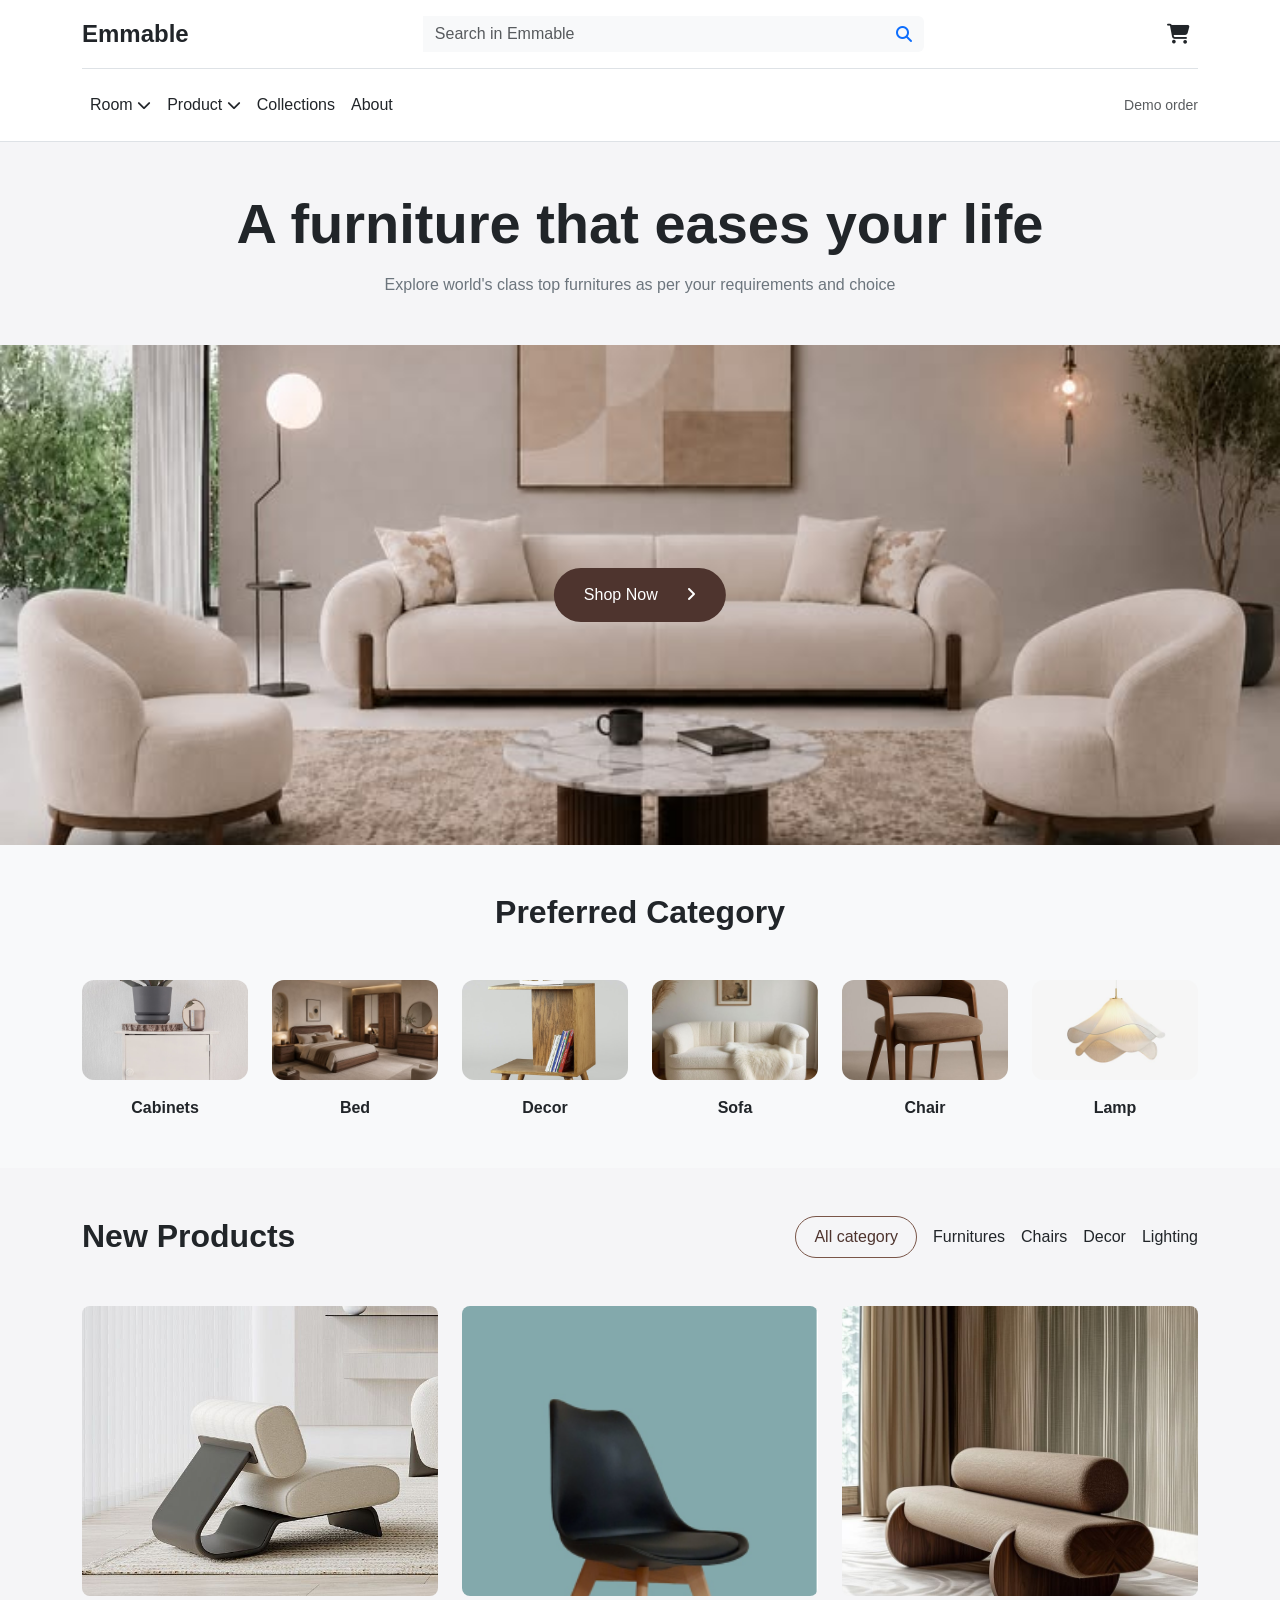
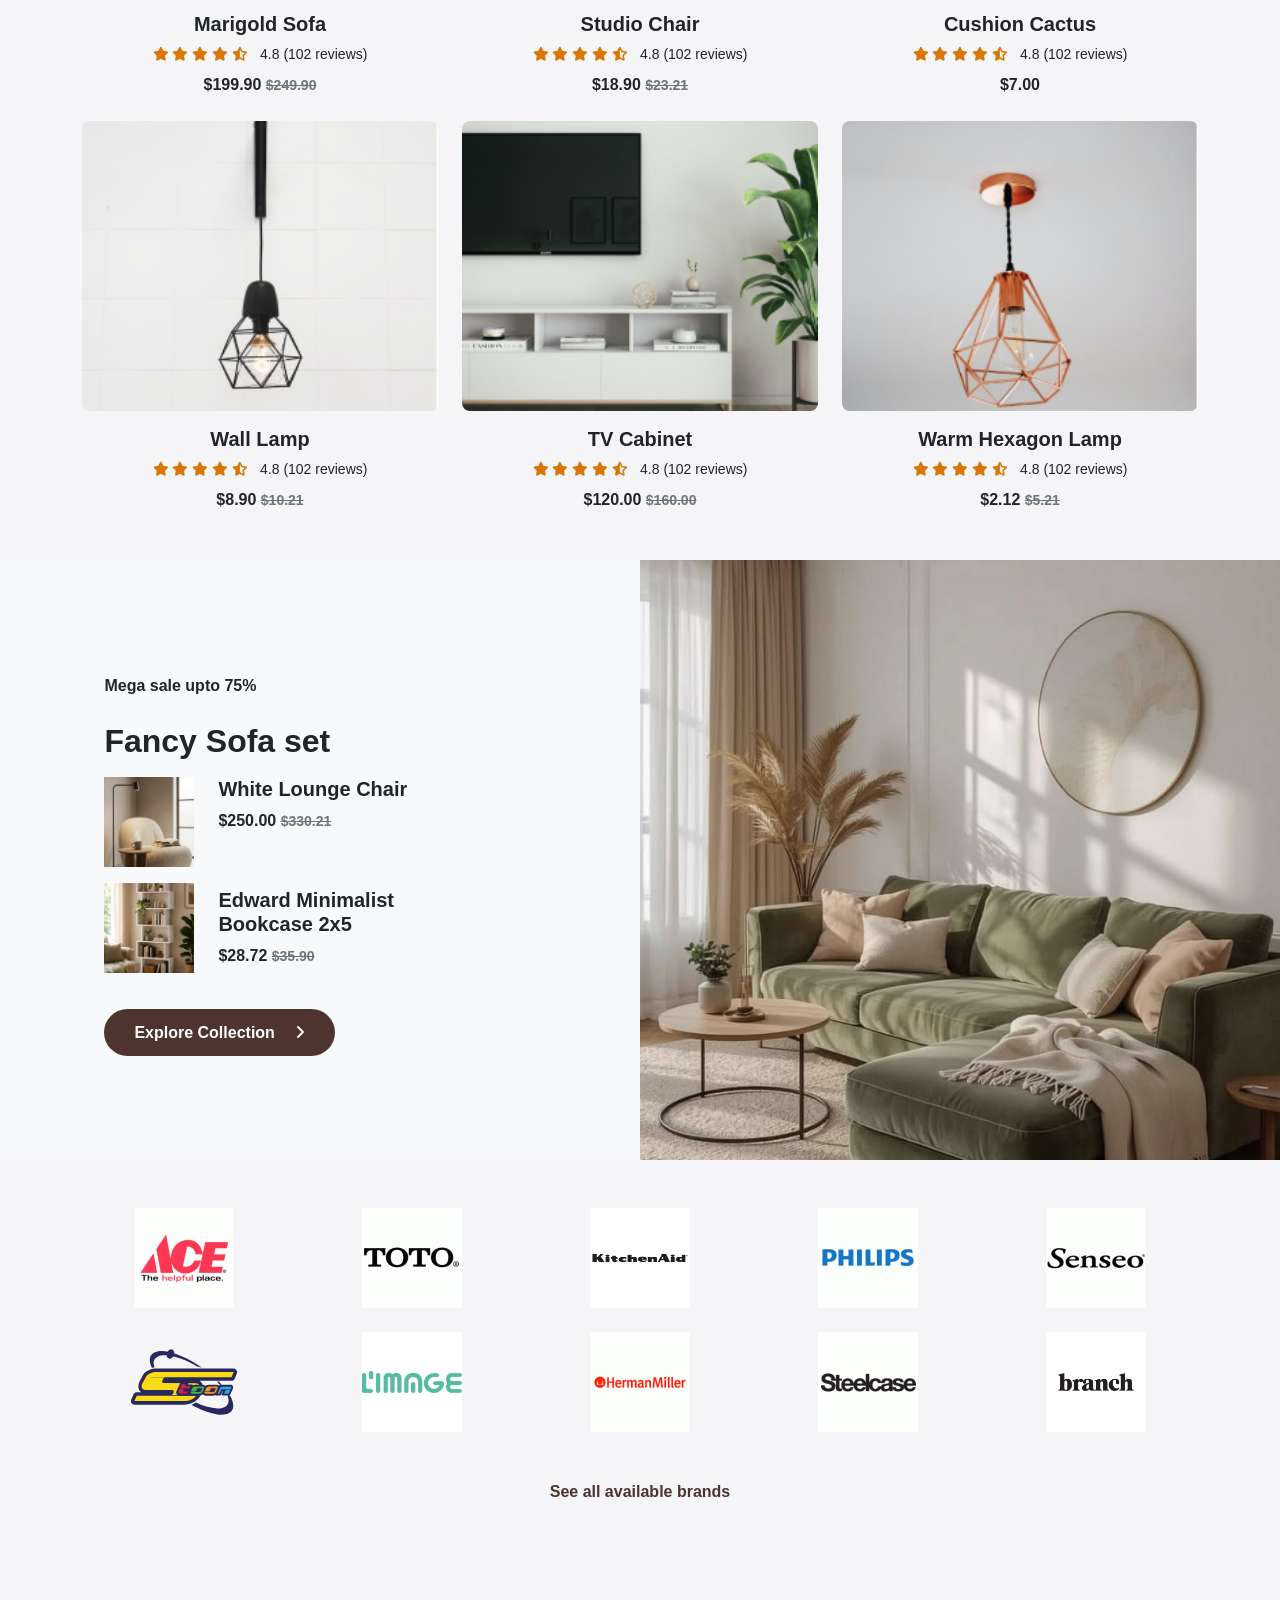
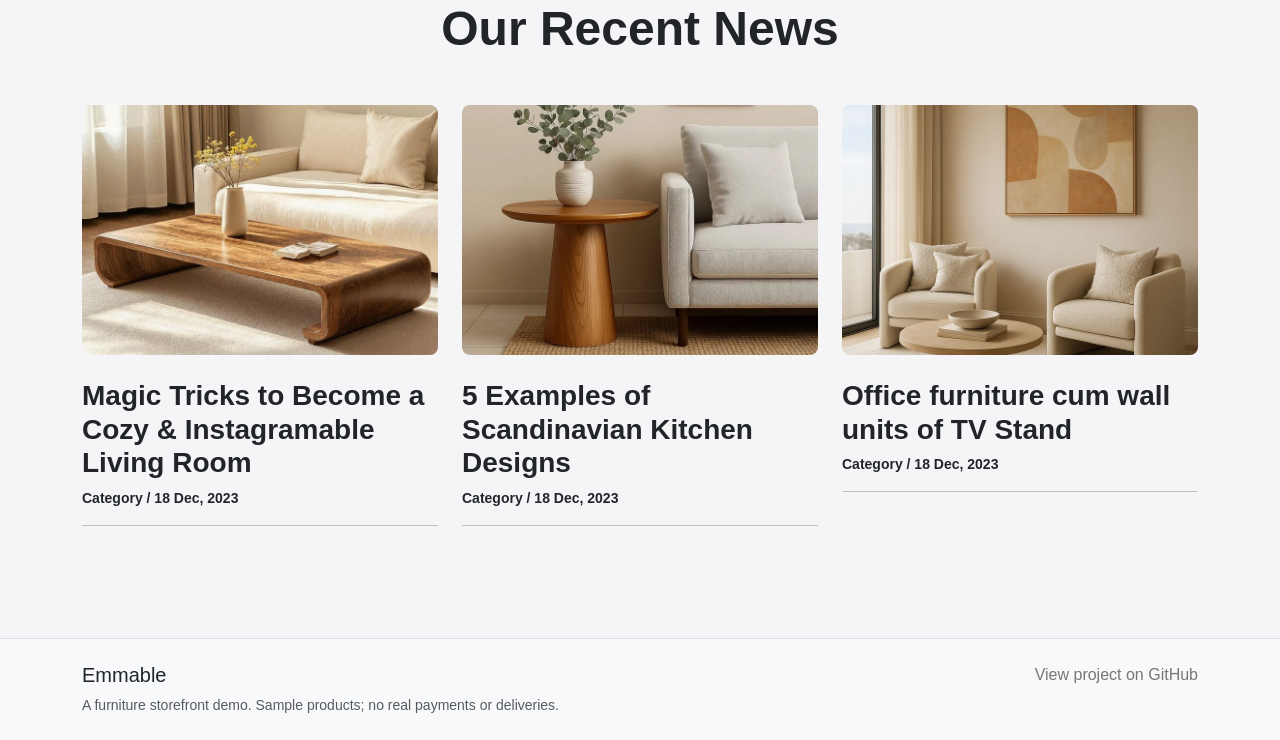
==== commit a1d04ec9: "Fix storefront pages and demo checkout" ====
--- a/index.html
+++ b/index.html
@@ -16,7 +16,7 @@
 </head>
 
 <body>
-     <!-- Top BLack Div -->
+
     <header class="border-bottom sticky-top bg-white">
         <div class="container">
             <div class="d-flex align-items-center justify-content-between py-3 gap-4">
@@ -25,23 +25,19 @@
                 <div class="input-group flex-grow-1 search-box">
                     <label for="siteSearchInput" class="visually-hidden">Search in Emmable</label>
                     <input type="text" class="form-control bg-light border-0" placeholder="Search in Emmable" id="siteSearchInput">
-                    <span class="input-group-text bg-light border-0">
-                        <i class="fa-solid fa-magnifying-glass text-primary" style="cursor:pointer;" onclick="performSiteSearch()"></i>
-                    </span>
+                    <button type="button" class="input-group-text bg-light border-0" onclick="performSiteSearch()" aria-label="Search"><i class="fa-solid fa-magnifying-glass text-primary" aria-hidden="true"></i></button>
                 </div>
 
                 <div class="d-flex align-items-center gap-3 fs-5 flex-shrink-0">
 
-                    <!--زرار الكارت -->
                     <div class="position-relative">
-                        <a href="#" class="text-dark p-2" id="cartToggle"><i class="fa-solid fa-cart-shopping"></i></a>
+                        <a href="shopping.html" class="text-dark p-2" id="cartToggle" aria-label="Open cart" aria-controls="cartDropdown"><i class="fa-solid fa-cart-shopping"></i></a>
 
                         <div class="cart-dropdown bg-white shadow rounded-3 p-3 position-absolute top-100 end-0 mt-2 d-none" id="cartDropdown">
                             <p class="fw-bold mb-3">Cart (<span id="cartCount">0</span>)</p>
 
                             <div id="cartItemsContainer"></div>
 
-                            <!-- الإجمالي وزراير الدفع -->
                             <div class="d-flex justify-content-between mb-3">
                                 <span class="fw-semibold">Subtotal</span>
                                 <span class="fw-bold" id="cartSubtotal">$36.88</span>
@@ -52,7 +48,6 @@
                         </div>
                     </div>
 
-                    <a href="#" class="text-dark p-2"><i class="fa-regular fa-user"></i></a>
                 </div>
             </div>
 
@@ -61,18 +56,17 @@
                     <li class="nav-item"><a class="nav-link text-dark px-2" href="products.html">Room <i class="fa-solid fa-chevron-down small"></i></a></li>
                     <li class="nav-item"><a class="nav-link text-dark px-2" href="products.html">Product <i class="fa-solid fa-chevron-down small"></i></a></li>
                     <li class="nav-item"><a class="nav-link text-dark px-2" href="products.html">Collections</a></li>
-                    <li class="nav-item"><a class="nav-link text-dark px-2" href="#">Contact</a></li>
+                    <li class="nav-item"><a class="nav-link text-dark px-2" href="index.html#contact">About</a></li>
                 </ul>
 
                 <div class="d-flex gap-4 text-muted small">
-                    <a href="#" class="text-muted text-decoration-none"><i class="fa-solid fa-location-dot me-1"></i>Store Location</a>
-                    <a href="#" class="text-muted text-decoration-none">Track your order</a>
+
+                    <a href="order-success.html" class="text-muted text-decoration-none">Demo order</a>
                 </div>
             </div>
         </div>
     </header>
 
-    <!--Text F-->
      <section class="text-center py-5">
         <div class="container">
             <h1 class="hero-title fw-bold display-4">
@@ -86,7 +80,6 @@
 
     </section>
 
-    <!--Image Section 1 -->
     <section class="hero-image position-relative">
         <img src="images/New Vionse Life.jpg" class="w-100 d-block object-fit-cover" alt="Furnished living room with sofa and armchairs">
 
@@ -97,23 +90,18 @@
 
     </section>
 
-    <!-- Preferred Category -->
     <section class="py-5 bg-light">
         <div class="container">
             <h2 class="text-center fw-bold mb-5"> Preferred Category</h2>
             <div class="row g-4">
 
-                <!-- Mirror -->
-
-                <div class="col-lg-2 col-md-4 col-6 text-center">
-
-                    <a href="products.html?category=mirror">
-                        <img src="images/Mirror.jpg" class="category-img w-100" alt="Mirror">
-                    </a>
-                    <p class="mt-3 mb-0 fw-semibold">Mirror</p>
-                </div>
-
-                <!-- Bed -->
+                <div class="col-lg-2 col-md-4 col-6 text-center">
+
+                    <a href="products.html?category=cabinet">
+                        <img src="images/image13.png" class="category-img w-100" alt="Cabinets">
+                    </a>
+                    <p class="mt-3 mb-0 fw-semibold">Cabinets</p>
+                </div>
 
                 <div class="col-lg-2 col-md-4 col-6 text-center">
                     <a href="products.html?category=bed">
@@ -123,17 +111,13 @@
                     <p class="mt-3 mb-0 fw-semibold">Bed</p>
                 </div>
 
-                <!-- Cushion -->
-
-                <div class="col-lg-2 col-md-4 col-6 text-center">
-                    <a href="products.html?category=cushion">
-
-                        <img src="images/cushion.jpg" class="category-img w-100" alt="Cushion">
-                    </a>
-                    <p class="mt-3 mb-0 fw-semibold">Cushion</p>
-                </div>
-
-                <!-- Sofa -->
+                <div class="col-lg-2 col-md-4 col-6 text-center">
+                    <a href="products.html?category=decor">
+
+                        <img src="images/image15.png" class="category-img w-100" alt="Decor">
+                    </a>
+                    <p class="mt-3 mb-0 fw-semibold">Decor</p>
+                </div>
 
                 <div class="col-lg-2 col-md-4 col-6 text-center">
                     <a href="products.html?category=sofa">
@@ -142,8 +126,6 @@
                     <p class="mt-3 mb-0 fw-semibold">Sofa</p>
                 </div>
 
-                <!-- Chair -->
-
                 <div class="col-lg-2 col-md-4 col-6 text-center">
                     <a href="products.html?category=chair">
                         <img src="images/chair.jpg" class="category-img w-100" alt="Chair">
@@ -151,8 +133,6 @@
                     <p class="mt-3 mb-0 fw-semibold">Chair</p>
                 </div>
 
-                <!-- Lamp -->
-
                 <div class="col-lg-2 col-md-4 col-6 text-center">
                     <a href="products.html?category=lamp">
                         <img src="images/lampa.jpg" class="category-img w-100" alt="Lamp">
@@ -163,7 +143,6 @@
         </div>
     </section>
 
-    <!-- New Products -->
     <section class="new-products py-5">
         <div class="container" id="Products">
             <div class="products-head d-flex justify-content-between align-items-center mb-5 flex-wrap gap-2">
@@ -181,7 +160,6 @@
             </div>
     </section>
 
-    <!-- Collection -->
     <section class="collection-section">
         <div class="container-fluid bg-light">
             <div class="row align-items-center">
@@ -202,7 +180,6 @@
                             </div>
 
                         </div>
-
 
                         <div class="d-flex align-items-center mb-5">
                             <img src="images/Bookcase.jpg" class="small-product-img" alt="Bookcase" loading="lazy">
@@ -218,7 +195,6 @@
                             </div>
                         </div>
 
-
                         <a href="products.html" class="collection-btn"> Explore Collection <i class="fa-solid fa-angle-right ms-3"></i>
                         </a>
                     </div>
@@ -232,7 +208,6 @@
         </div>
     </section>
 
-    <!-- Brands -->
     <section class="brands-section py-5">
         <div class="container">
             <div class="row row-cols-2 row-cols-sm-3 row-cols-md-5 g-4 align-items-center text-center">
@@ -279,12 +254,11 @@
             </div>
 
             <div class="text-center mt-5">
-                <a href="#" class="all-brands fw-bold text-decoration-none"> See all available brands</a>
-            </div>
-        </div>
-    </section>
-
-    <!-- Recent News -->
+                <a href="products.html" class="all-brands fw-bold text-decoration-none"> See all available brands</a>
+            </div>
+        </div>
+    </section>
+
     <section class="recent-news py-5">
         <div class="container">
             <h2 class="text-center fw-bold display-5 mb-5"> Our Recent News </h2>
@@ -300,7 +274,6 @@
                     </div>
                 </div>
 
-
                 <div class="col-lg-4 col-md-6">
                     <div class="news-card">
 
@@ -312,7 +285,6 @@
 
                     </div>
                 </div>
-
 
                 <div class="col-lg-4 col-md-6">
 
@@ -327,13 +299,10 @@
             </div>
         </div>
     </section>
-    
-    <!-- Footer -->
-    
-       
-   <!-- links -->
-    <script src="js/popper.min.js"></script>
+
+    <footer id="contact" class="bg-light border-top mt-5 py-4"><div class="container d-flex justify-content-between flex-wrap gap-3"><div><h2 class="h5">Emmable</h2><p class="text-muted small mb-0">A furniture storefront demo. Sample products; no real payments or deliveries.</p></div><a href="https://github.com/moustafax7-dotcom/Furniture-E-Commerce">View project on GitHub</a></div></footer>
+<script src="js/popper.min.js"></script>
     <script src="js/bootstrap.js"></script>
     <script src="js/main.js"></script>
 </body>
-</html>+</html>
